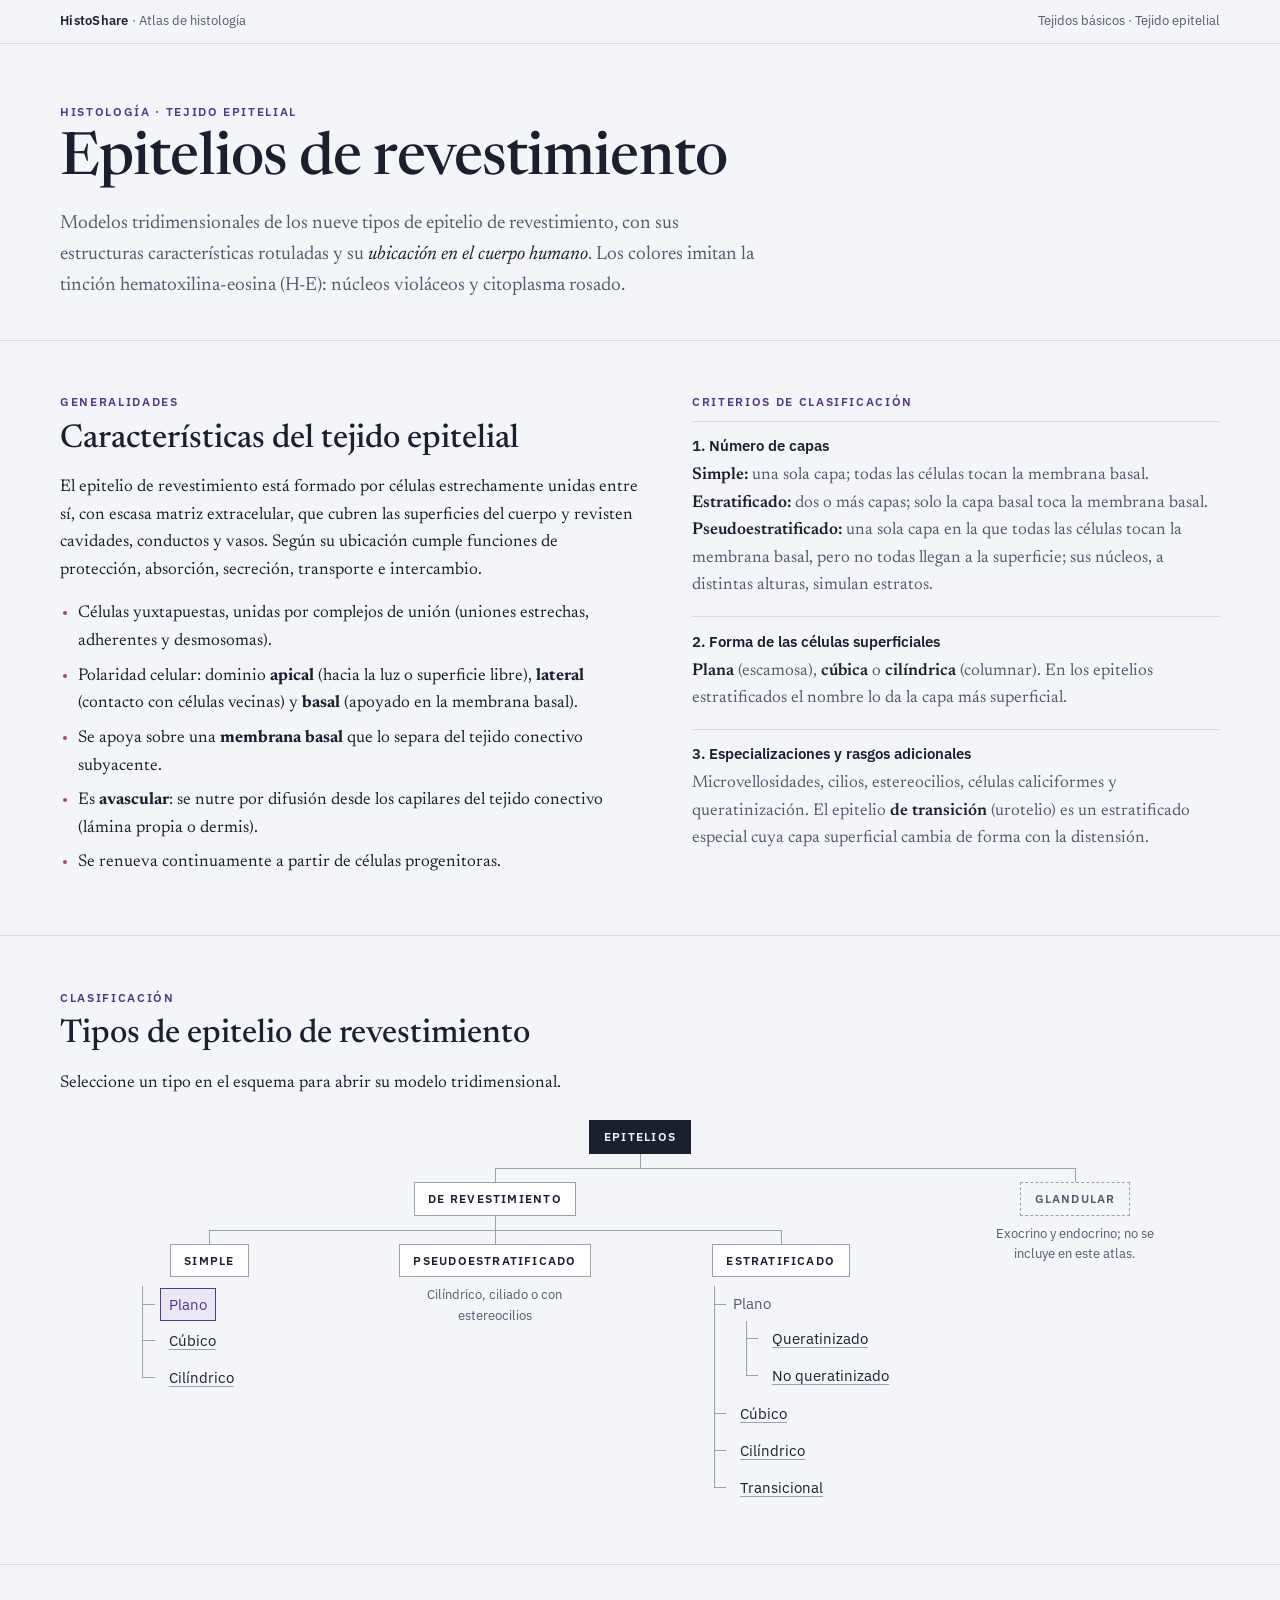
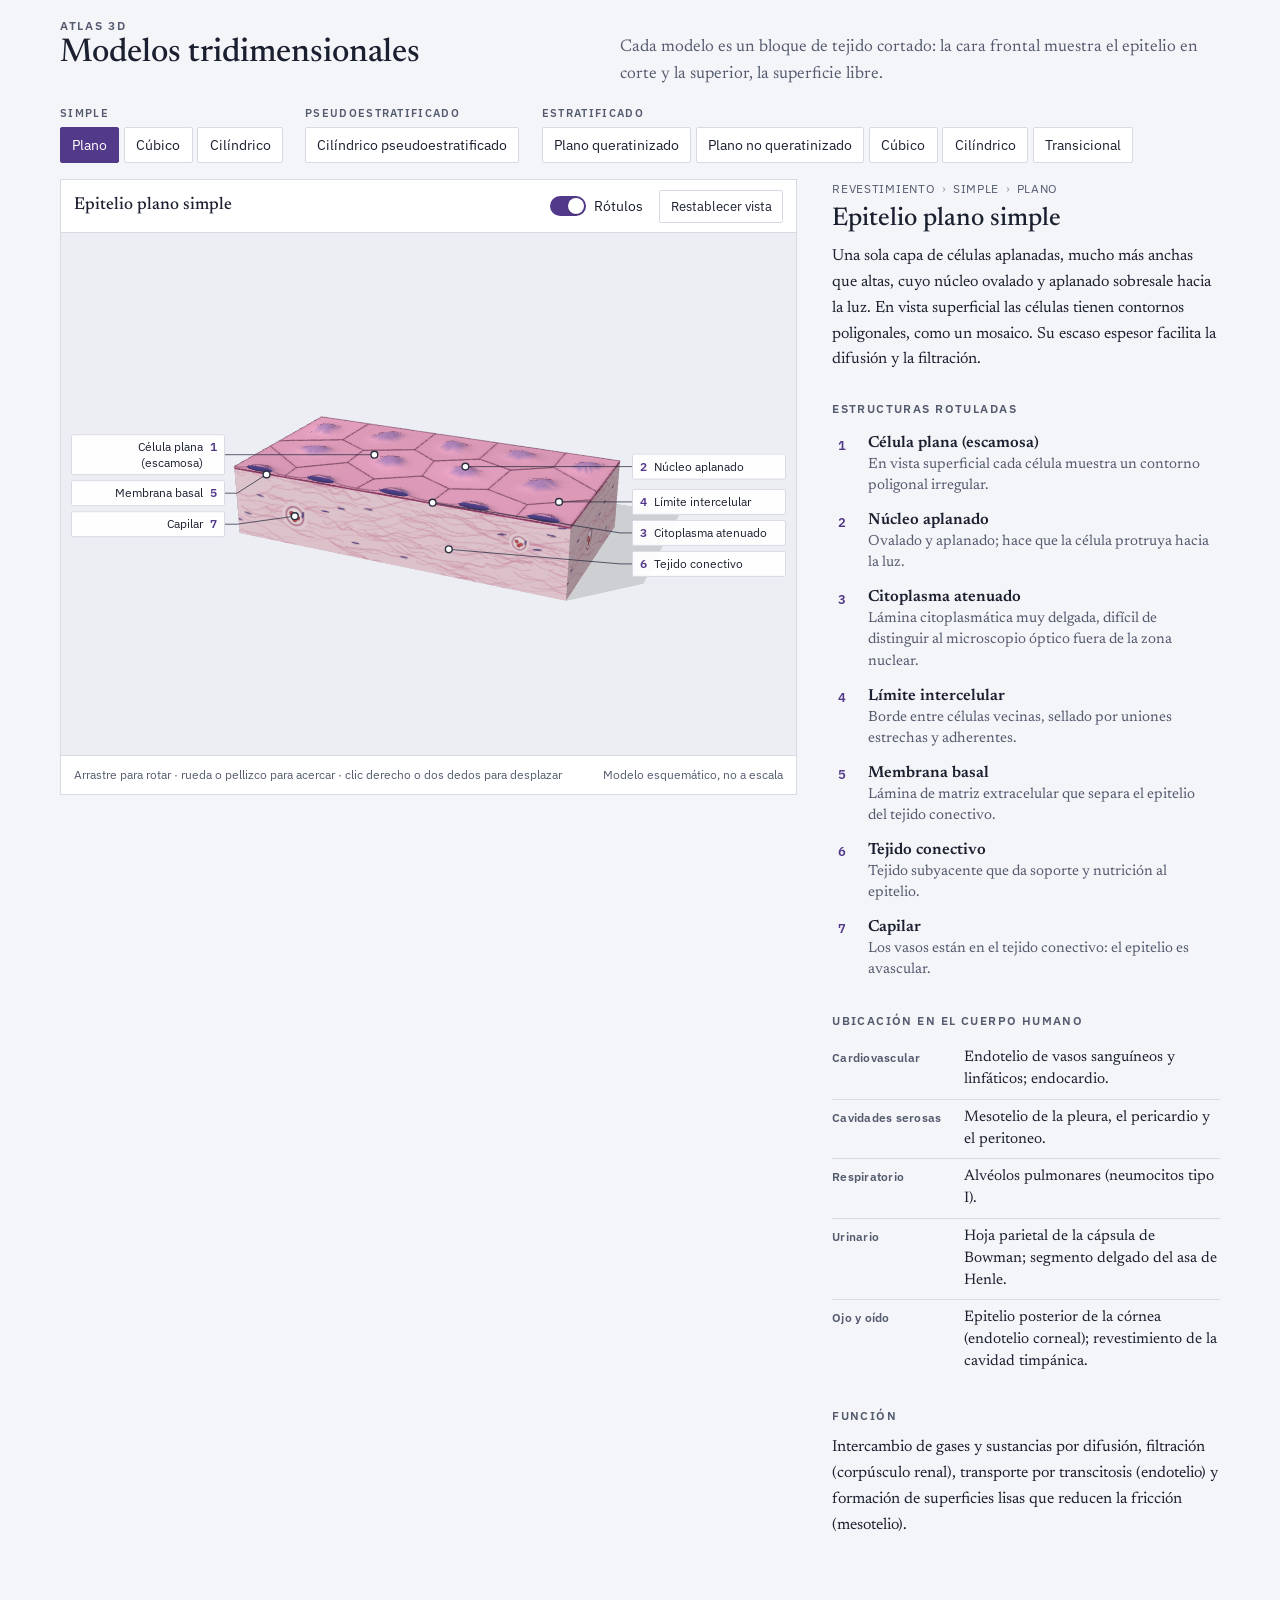
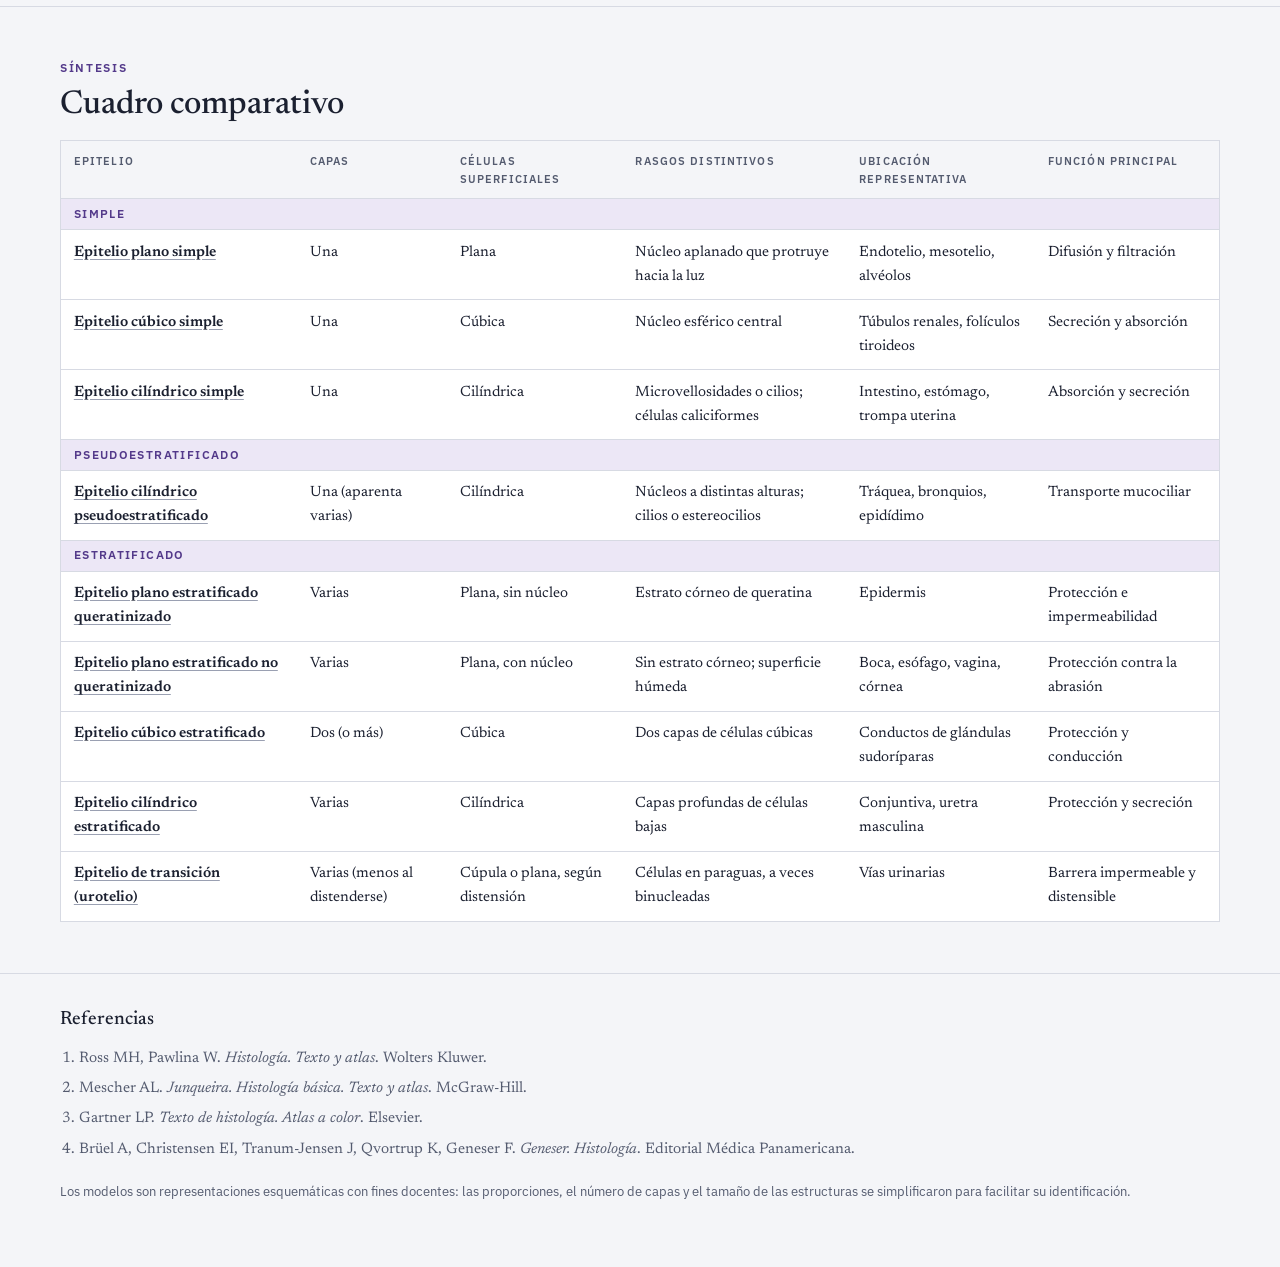
==== epitelios-offline.html @ 2f8d8593 "Add self-contained offline version of epitelios.html (three.js embedded) Co-Authored-By: Claude Opus" ====
<!DOCTYPE html>
<html lang="es">
<head>
<meta charset="UTF-8">
<meta name="viewport" content="width=device-width, initial-scale=1.0, viewport-fit=cover">
<title>Epitelios de revestimiento</title>
<meta name="description" content="Atlas tridimensional de los epitelios de revestimiento: clasificación, estructuras rotuladas y ubicación en el cuerpo humano.">
<link rel="preconnect" href="https://fonts.googleapis.com">
<link rel="preconnect" href="https://fonts.gstatic.com" crossorigin>
<link rel="stylesheet" href="https://fonts.googleapis.com/css2?family=Newsreader:ital,opsz,wght@0,6..72,400;0,6..72,500;0,6..72,600;1,6..72,400&family=IBM+Plex+Sans:wght@400;500;600&display=swap">
<style>
/* Layout: columna de lectura académica + banda ancha del atlas (visor 3D a la izquierda, ficha a la derecha) */
:root{
  --bg:#f4f5f8;
  --surface:#ffffff;
  --ink:#1b2030;
  --ink-2:#545b6f;
  --rule:#d7dae3;
  --line:#9aa0b2;
  --accent:#53398a;      /* hematoxilina */
  --accent-soft:#ece7f6;
  --eosin:#a8436d;       /* eosina */
  --stage:#eceef3;
  --label-bg:rgba(255,255,255,.93);
  --leader:#2a2f40;
  --focus:#7a5cc4;
  --font-display:"Newsreader","Iowan Old Style","Palatino Linotype",Georgia,serif;
  --font-ui:"IBM Plex Sans","Segoe UI",system-ui,-apple-system,sans-serif;
  color-scheme:light;
}
@media (prefers-color-scheme: dark){
  :root:not([data-theme="light"]){
    --bg:#111319; --surface:#181b23; --ink:#e6e4ec; --ink-2:#a4a8b7; --rule:#2c3040; --line:#5d6275;
    --accent:#b9a6ea; --accent-soft:#2a2442; --eosin:#e48bb0; --stage:#1d2029;
    --label-bg:rgba(24,27,35,.92); --leader:#d9d6e4; --focus:#c9b8f5;
    color-scheme:dark;
  }
}
:root[data-theme="dark"]{
  --bg:#111319; --surface:#181b23; --ink:#e6e4ec; --ink-2:#a4a8b7; --rule:#2c3040; --line:#5d6275;
  --accent:#b9a6ea; --accent-soft:#2a2442; --eosin:#e48bb0; --stage:#1d2029;
  --label-bg:rgba(24,27,35,.92); --leader:#d9d6e4; --focus:#c9b8f5;
  color-scheme:dark;
}

*,*::before,*::after{box-sizing:border-box}
html{-webkit-text-size-adjust:100%}
body{margin:0;background:var(--bg);color:var(--ink);font-family:var(--font-display);font-size:1.0625rem;line-height:1.62;font-optical-sizing:auto}
[hidden]{display:none!important}
a{color:var(--accent)}
:focus-visible{outline:2px solid var(--focus);outline-offset:2px}
.wrap{max-width:1240px;margin:0 auto;padding-inline:clamp(16px,4vw,40px)}

/* ---------- cabecera ---------- */
.topbar{border-bottom:1px solid var(--rule);font-family:var(--font-ui);font-size:.8rem;color:var(--ink-2)}
.topbar .wrap{display:flex;justify-content:space-between;gap:1rem;padding-block:.7rem;flex-wrap:wrap}
.topbar strong{color:var(--ink);font-weight:600;letter-spacing:.02em}
.masthead{padding-block:clamp(2rem,6vw,3.6rem) clamp(1.5rem,4vw,2.4rem);border-bottom:1px solid var(--rule)}
.eyebrow{font-family:var(--font-ui);font-size:.74rem;font-weight:600;letter-spacing:.14em;text-transform:uppercase;color:var(--accent);margin:0 0 .6rem}
h1{font-weight:500;font-size:clamp(2.3rem,5.6vw,3.7rem);line-height:1.04;letter-spacing:-.015em;margin:0 0 1rem;text-wrap:balance}
.lede{max-width:64ch;font-size:1.2rem;color:var(--ink-2);margin:0}
.lede em{color:var(--ink)}

/* ---------- secciones ---------- */
section{padding-block:clamp(2rem,5vw,3.2rem);border-bottom:1px solid var(--rule)}
h2{font-weight:500;font-size:clamp(1.6rem,3vw,2.05rem);line-height:1.15;margin:0 0 1rem;text-wrap:balance}
h3{font-weight:500;font-size:1.6rem;line-height:1.15;margin:0 0 .6rem;text-wrap:balance}
h4{font-family:var(--font-ui);font-size:.74rem;font-weight:600;letter-spacing:.12em;text-transform:uppercase;color:var(--ink-2);margin:1.6rem 0 .6rem}
p{margin:0 0 1rem}
.cols{display:grid;grid-template-columns:minmax(0,1.1fr) minmax(0,1fr);gap:clamp(1.5rem,4vw,3.5rem)}
.cols > *{min-width:0}
.prose{max-width:66ch}
.features{margin:0;padding-left:1.1rem}
.features li{margin-bottom:.45rem}
.features li::marker{color:var(--eosin)}
dl.criteria{margin:0;display:grid;gap:1rem}
dl.criteria div{border-top:1px solid var(--rule);padding-top:.8rem}
dl.criteria dt{font-family:var(--font-ui);font-weight:600;font-size:.92rem;margin-bottom:.25rem}
dl.criteria dd{margin:0;color:var(--ink-2)}
dl.criteria b{color:var(--ink);font-weight:600}

/* ---------- árbol de clasificación ---------- */
.tree{font-family:var(--font-ui);margin-top:1.4rem;overflow-x:auto;padding-bottom:.4rem}
.tree-inner{min-width:0}
.t-node{display:inline-block;padding:.38rem .85rem;border:1px solid var(--line);background:var(--surface);font-weight:600;font-size:.76rem;letter-spacing:.1em;text-transform:uppercase;color:var(--ink)}
.t-node.root{background:var(--ink);color:var(--bg);border-color:var(--ink)}
.t-center{text-align:center}
.t-level{display:grid;position:relative;padding-top:28px}
.t-level.two{grid-template-columns:3fr 1fr;--l:37.5%;--r:12.5%}
.t-level.three{grid-template-columns:1fr 1fr 1fr;--l:16.667%;--r:16.667%}
.t-level::before{content:"";position:absolute;top:14px;left:var(--l);right:var(--r);border-top:1px solid var(--line)}
.t-level::after{content:"";position:absolute;top:0;left:50%;height:14px;border-left:1px solid var(--line)}
.t-branch{position:relative;padding-inline:.4rem;min-width:0}
.t-branch > .t-head{text-align:center;position:relative}
.t-branch > .t-head::before{content:"";position:absolute;top:-14px;left:50%;height:14px;border-left:1px solid var(--line)}
.t-branch.muted .t-node{color:var(--ink-2);border-style:dashed;background:transparent}
.t-note{font-size:.8rem;color:var(--ink-2);text-align:center;margin:.5rem auto 0;max-width:22ch}
.leaves{list-style:none;margin:.55rem 0 0 calc(50% - 4.2rem);padding:0}
.leaves .leaves{margin:.1rem 0 0 .9rem}
.leaves li{position:relative;padding:.12rem 0 .12rem 1.1rem}
.leaves li::before{content:"";position:absolute;left:0;top:0;bottom:0;border-left:1px solid var(--line)}
.leaves li:last-child::before{bottom:auto;height:1.08rem}
.leaves li::after{content:"";position:absolute;left:0;top:1.08rem;width:.8rem;border-top:1px solid var(--line)}
.leaf-group{display:inline-block;padding:.22rem .1rem;font-size:.92rem;color:var(--ink-2)}
.leaf{font:inherit;font-size:.92rem;background:none;border:1px solid transparent;color:var(--ink);padding:.22rem .5rem;cursor:pointer;text-align:left;text-decoration:underline;text-decoration-color:var(--line);text-underline-offset:3px}
.leaf:hover{text-decoration-color:var(--accent);color:var(--accent)}
.leaf[aria-current="true"]{background:var(--accent-soft);border-color:var(--accent);color:var(--accent);text-decoration:none}
.t-head .leaf{font-weight:600;font-size:.76rem;letter-spacing:.1em;text-transform:uppercase;border:1px solid var(--line);background:var(--surface);text-decoration:none;padding:.38rem .85rem}
.t-head .leaf[aria-current="true"]{background:var(--accent-soft);border-color:var(--accent)}

/* ---------- atlas ---------- */
.atlas-head{display:flex;justify-content:space-between;align-items:end;gap:1rem;flex-wrap:wrap;margin-bottom:1rem}
.atlas-head p{margin:0;color:var(--ink-2);max-width:60ch}
.picker{display:flex;flex-wrap:wrap;gap:.6rem 1.4rem;font-family:var(--font-ui);margin-bottom:1rem}
.pk-group{display:flex;flex-direction:column;gap:.3rem;min-width:0}
.pk-label{font-size:.68rem;font-weight:600;letter-spacing:.12em;text-transform:uppercase;color:var(--ink-2)}
.pk-btns{display:flex;flex-wrap:wrap;gap:.3rem}
.pk{font:inherit;font-size:.85rem;padding:.38rem .7rem;border:1px solid var(--rule);background:var(--surface);color:var(--ink);cursor:pointer;border-radius:2px}
.pk:hover{border-color:var(--accent)}
.pk[aria-pressed="true"]{background:var(--accent);border-color:var(--accent);color:var(--surface)}

.atlas-grid{display:grid;grid-template-columns:minmax(0,1.9fr) minmax(0,1fr);gap:clamp(1.2rem,3vw,2.2rem);align-items:start}
.atlas-grid > *{min-width:0}
.viewer{margin:0;border:1px solid var(--rule);background:var(--surface);position:sticky;top:max(12px,env(safe-area-inset-top,0px))}
.toolbar{display:flex;align-items:center;justify-content:space-between;gap:.6rem 1rem;flex-wrap:wrap;padding:.6rem .8rem;border-bottom:1px solid var(--rule);font-family:var(--font-ui);font-size:.85rem}
.tb-title{font-family:var(--font-display);font-size:1.08rem;font-weight:500;margin:0;min-width:0}
.tb-controls{display:flex;align-items:center;gap:.6rem 1rem;flex-wrap:wrap}
.seg{display:inline-flex;border:1px solid var(--rule);border-radius:2px;overflow:hidden}
.seg button{font:inherit;font-size:.8rem;border:0;background:var(--surface);color:var(--ink);padding:.32rem .65rem;cursor:pointer}
.seg button + button{border-left:1px solid var(--rule)}
.seg button[aria-pressed="true"]{background:var(--accent-soft);color:var(--accent);font-weight:600}
.switch{display:inline-flex;align-items:center;gap:.5rem;font:inherit;font-size:.85rem;background:none;border:0;color:var(--ink);cursor:pointer;padding:.2rem 0}
.switch .track{width:36px;height:20px;border-radius:10px;background:var(--rule);position:relative;transition:background .18s}
.switch .track::after{content:"";position:absolute;top:2px;left:2px;width:16px;height:16px;border-radius:50%;background:var(--surface);box-shadow:0 1px 2px rgba(0,0,0,.25);transition:transform .18s}
.switch[aria-checked="true"] .track{background:var(--accent)}
.switch[aria-checked="true"] .track::after{transform:translateX(16px)}
.btn-ghost{font:inherit;font-size:.82rem;background:none;border:1px solid var(--rule);color:var(--ink);padding:.3rem .65rem;cursor:pointer;border-radius:2px}
.btn-ghost:hover{border-color:var(--accent)}

.stage{position:relative;height:clamp(380px,58vh,580px);background:var(--stage);overflow:hidden;touch-action:none}
.stage canvas{position:absolute;inset:0;width:100%;height:100%;display:block;cursor:grab}
.stage canvas:active{cursor:grabbing}
.leaders,.labels{position:absolute;inset:0;pointer-events:none}
.leaders{width:100%;height:100%;overflow:visible}
.leaders path{fill:none;stroke:var(--leader);stroke-width:1;opacity:.75}
.leaders circle{fill:var(--surface);stroke:var(--leader);stroke-width:1.4}
.leaders .hot{stroke:var(--eosin);opacity:1;stroke-width:1.6}
.callout{position:absolute;left:0;top:0;font-family:var(--font-ui);font-size:.76rem;line-height:1.25;color:var(--ink);background:var(--label-bg);border:1px solid var(--rule);padding:.28rem .45rem;border-radius:2px;display:flex;gap:.4rem;align-items:baseline;will-change:transform}
.callout.left{flex-direction:row-reverse;text-align:right}
.callout .cn{flex:none;font-weight:600;color:var(--accent);font-variant-numeric:tabular-nums}
.callout.hot{border-color:var(--eosin);box-shadow:0 0 0 1px var(--eosin)}
.labels.narrow .callout{padding:0;width:20px!important;height:20px;border-radius:50%;justify-content:center;align-items:center;background:var(--accent);border-color:var(--surface)}
.labels.narrow .callout .cn{color:var(--surface);font-size:.7rem}
.labels.narrow .callout .ct{display:none}
.labels.narrow .callout.hot{background:var(--eosin)}
.stage-msg{position:absolute;inset:0;display:flex;align-items:center;justify-content:center;text-align:center;padding:2rem;font-family:var(--font-ui);font-size:.9rem;color:var(--ink-2)}
.figcap{font-family:var(--font-ui);font-size:.76rem;color:var(--ink-2);padding:.55rem .8rem;border-top:1px solid var(--rule);display:flex;justify-content:space-between;gap:.4rem 1rem;flex-wrap:wrap}

.info{font-size:1rem}
.crumbs{font-family:var(--font-ui);font-size:.74rem;letter-spacing:.06em;color:var(--ink-2);margin:0 0 .4rem;text-transform:uppercase}
.crumbs span + span::before{content:"›";margin:0 .4rem;color:var(--line)}
.summary{color:var(--ink)}
ol.structs{list-style:none;margin:0;padding:0;display:grid;gap:.15rem}
ol.structs li{display:grid;grid-template-columns:1.6rem minmax(0,1fr);gap:.3rem;padding:.35rem .35rem;border-radius:2px;cursor:default}
ol.structs li:hover,ol.structs li.hot{background:var(--accent-soft)}
ol.structs .n{font-family:var(--font-ui);font-weight:600;font-size:.8rem;color:var(--accent);font-variant-numeric:tabular-nums;padding-top:.15rem}
ol.structs strong{display:block;font-weight:600;font-size:1rem;line-height:1.3}
ol.structs span.d{display:block;color:var(--ink-2);font-size:.92rem;line-height:1.45}
table.loc{width:100%;border-collapse:collapse;font-size:.95rem}
table.loc th{font-family:var(--font-ui);font-size:.76rem;font-weight:600;text-align:left;vertical-align:top;padding:.5rem .8rem .5rem 0;color:var(--ink-2);width:34%;letter-spacing:.02em}
table.loc td{padding:.45rem 0;vertical-align:top;line-height:1.45}
table.loc tr + tr > *{border-top:1px solid var(--rule)}
.tag{display:inline-block;font-family:var(--font-ui);font-size:.68rem;letter-spacing:.04em;padding:.05rem .35rem;border:1px solid var(--rule);border-radius:2px;color:var(--ink-2);margin-left:.35rem;vertical-align:1px;white-space:nowrap}
tr.match .tag{border-color:var(--accent);color:var(--accent);background:var(--accent-soft)}

/* ---------- cuadro comparativo ---------- */
.table-scroll{overflow-x:auto;border:1px solid var(--rule);background:var(--surface)}
table.cmp{border-collapse:collapse;width:100%;min-width:860px;font-size:.93rem}
table.cmp th,table.cmp td{padding:.65rem .8rem;text-align:left;vertical-align:top;border-bottom:1px solid var(--rule)}
table.cmp thead th{font-family:var(--font-ui);font-size:.7rem;letter-spacing:.1em;text-transform:uppercase;color:var(--ink-2);font-weight:600;background:var(--bg)}
table.cmp tbody tr:last-child > *{border-bottom:0}
table.cmp .grp td{font-family:var(--font-ui);font-size:.72rem;letter-spacing:.12em;text-transform:uppercase;font-weight:600;color:var(--accent);background:var(--accent-soft);padding:.35rem .8rem}
.cmp-name{font:inherit;font-weight:600;background:none;border:0;padding:0;color:var(--ink);cursor:pointer;text-align:left;text-decoration:underline;text-decoration-color:var(--line);text-underline-offset:3px}
.cmp-name:hover{color:var(--accent);text-decoration-color:var(--accent)}

/* ---------- pie ---------- */
footer{padding-block:2.2rem 3rem;font-size:.95rem;color:var(--ink-2)}
footer h2{font-size:1.2rem;color:var(--ink)}
footer ol{padding-left:1.2rem;margin:0 0 1.2rem}
footer li{margin-bottom:.35rem}
.note{font-family:var(--font-ui);font-size:.82rem}

@media (max-width:1000px){
  .atlas-grid{grid-template-columns:minmax(0,1fr)}
  .viewer{position:relative;top:auto}
}
@media (max-width:760px){
  .cols{grid-template-columns:minmax(0,1fr)}
  .t-level,.t-level.two,.t-level.three{grid-template-columns:minmax(0,1fr);padding-top:.6rem;padding-left:1rem;margin-left:.6rem;border-left:1px solid var(--line);gap:.8rem}
  .t-level::before,.t-level::after,.t-branch > .t-head::before{display:none}
  .t-center,.t-branch > .t-head{text-align:left}
  .t-note{text-align:left;margin-left:0}
  .leaves{margin-left:.6rem}
  .stage{height:clamp(300px,92vw,460px)}
}
@media (prefers-reduced-motion:reduce){
  *{transition:none!important;scroll-behavior:auto!important}
}
</style>
</head>
<body>

<div class="topbar">
  <div class="wrap">
    <span><strong>HistoShare</strong> · Atlas de histología</span>
    <span>Tejidos básicos · Tejido epitelial</span>
  </div>
</div>

<header class="masthead">
  <div class="wrap">
    <p class="eyebrow">Histología · Tejido epitelial</p>
    <h1>Epitelios de revestimiento</h1>
    <p class="lede">Modelos tridimensionales de los nueve tipos de epitelio de revestimiento, con sus estructuras características rotuladas y su <em>ubicación en el cuerpo humano</em>. Los colores imitan la tinción hematoxilina-eosina (H-E): núcleos violáceos y citoplasma rosado.</p>
  </div>
</header>

<main>
  <section id="generalidades">
    <div class="wrap cols">
      <div class="prose">
        <p class="eyebrow">Generalidades</p>
        <h2>Características del tejido epitelial</h2>
        <p>El epitelio de revestimiento está formado por células estrechamente unidas entre sí, con escasa matriz extracelular, que cubren las superficies del cuerpo y revisten cavidades, conductos y vasos. Según su ubicación cumple funciones de protección, absorción, secreción, transporte e intercambio.</p>
        <ul class="features">
          <li>Células yuxtapuestas, unidas por complejos de unión (uniones estrechas, adherentes y desmosomas).</li>
          <li>Polaridad celular: dominio <b>apical</b> (hacia la luz o superficie libre), <b>lateral</b> (contacto con células vecinas) y <b>basal</b> (apoyado en la membrana basal).</li>
          <li>Se apoya sobre una <b>membrana basal</b> que lo separa del tejido conectivo subyacente.</li>
          <li>Es <b>avascular</b>: se nutre por difusión desde los capilares del tejido conectivo (lámina propia o dermis).</li>
          <li>Se renueva continuamente a partir de células progenitoras.</li>
        </ul>
      </div>
      <div>
        <p class="eyebrow">Criterios de clasificación</p>
        <dl class="criteria">
          <div>
            <dt>1. Número de capas</dt>
            <dd><b>Simple:</b> una sola capa; todas las células tocan la membrana basal. <b>Estratificado:</b> dos o más capas; solo la capa basal toca la membrana basal. <b>Pseudoestratificado:</b> una sola capa en la que todas las células tocan la membrana basal, pero no todas llegan a la superficie; sus núcleos, a distintas alturas, simulan estratos.</dd>
          </div>
          <div>
            <dt>2. Forma de las células superficiales</dt>
            <dd><b>Plana</b> (escamosa), <b>cúbica</b> o <b>cilíndrica</b> (columnar). En los epitelios estratificados el nombre lo da la capa más superficial.</dd>
          </div>
          <div>
            <dt>3. Especializaciones y rasgos adicionales</dt>
            <dd>Microvellosidades, cilios, estereocilios, células caliciformes y queratinización. El epitelio <b>de transición</b> (urotelio) es un estratificado especial cuya capa superficial cambia de forma con la distensión.</dd>
          </div>
        </dl>
      </div>
    </div>
  </section>

  <section id="clasificacion">
    <div class="wrap">
      <p class="eyebrow">Clasificación</p>
      <h2>Tipos de epitelio de revestimiento</h2>
      <p class="prose">Seleccione un tipo en el esquema para abrir su modelo tridimensional.</p>
      <div class="tree" aria-label="Esquema de clasificación de los epitelios">
        <div class="tree-inner">
          <div class="t-center"><span class="t-node root">Epitelios</span></div>
          <div class="t-level two">
            <div class="t-branch">
              <div class="t-head"><span class="t-node">De revestimiento</span></div>
              <div class="t-level three">
                <div class="t-branch">
                  <div class="t-head"><span class="t-node">Simple</span></div>
                  <ul class="leaves">
                    <li><button class="leaf" data-go="simple-plano">Plano</button></li>
                    <li><button class="leaf" data-go="simple-cubico">Cúbico</button></li>
                    <li><button class="leaf" data-go="simple-cilindrico">Cilíndrico</button></li>
                  </ul>
                </div>
                <div class="t-branch">
                  <div class="t-head"><button class="leaf" data-go="pseudo">Pseudoestratificado</button></div>
                  <p class="t-note">Cilíndrico, ciliado o con estereocilios</p>
                </div>
                <div class="t-branch">
                  <div class="t-head"><span class="t-node">Estratificado</span></div>
                  <ul class="leaves">
                    <li><span class="leaf-group">Plano</span>
                      <ul class="leaves">
                        <li><button class="leaf" data-go="estr-plano-q">Queratinizado</button></li>
                        <li><button class="leaf" data-go="estr-plano-nq">No queratinizado</button></li>
                      </ul>
                    </li>
                    <li><button class="leaf" data-go="estr-cubico">Cúbico</button></li>
                    <li><button class="leaf" data-go="estr-cilindrico">Cilíndrico</button></li>
                    <li><button class="leaf" data-go="transicional">Transicional</button></li>
                  </ul>
                </div>
              </div>
            </div>
            <div class="t-branch muted">
              <div class="t-head"><span class="t-node">Glandular</span></div>
              <p class="t-note">Exocrino y endocrino; no se incluye en este atlas.</p>
            </div>
          </div>
        </div>
      </div>
    </div>
  </section>

  <section id="atlas">
    <div class="wrap">
      <div class="atlas-head">
        <div>
          <p class="eyebrow">Atlas 3D</p>
          <h2>Modelos tridimensionales</h2>
        </div>
        <p>Cada modelo es un bloque de tejido cortado: la cara frontal muestra el epitelio en corte y la superior, la superficie libre.</p>
      </div>

      <nav class="picker" id="picker" aria-label="Seleccionar epitelio"></nav>

      <div class="atlas-grid">
        <figure class="viewer" id="viewer">
          <div class="toolbar">
            <p class="tb-title" id="tb-title">Epitelio plano simple</p>
            <div class="tb-controls">
              <div class="seg" id="variants" role="group" aria-label="Variante" hidden></div>
              <button class="switch" id="sw-labels" role="switch" aria-checked="true" type="button">
                <span class="track" aria-hidden="true"></span><span>Rótulos</span>
              </button>
              <button class="btn-ghost" id="btn-reset" type="button">Restablecer vista</button>
            </div>
          </div>
          <div class="stage" id="stage">
            <svg class="leaders" id="leaders" aria-hidden="true"></svg>
            <div class="labels" id="labels"></div>
            <div class="stage-msg" id="stage-msg">Cargando modelo 3D…</div>
          </div>
          <figcaption class="figcap">
            <span>Arrastre para rotar · rueda o pellizco para acercar · clic derecho o dos dedos para desplazar</span>
            <span>Modelo esquemático, no a escala</span>
          </figcaption>
        </figure>

        <aside class="info" id="info" aria-live="polite"></aside>
      </div>
    </div>
  </section>

  <section id="cuadro">
    <div class="wrap">
      <p class="eyebrow">Síntesis</p>
      <h2>Cuadro comparativo</h2>
      <div class="table-scroll">
        <table class="cmp" id="cmp">
          <thead>
            <tr><th scope="col">Epitelio</th><th scope="col">Capas</th><th scope="col">Células superficiales</th><th scope="col">Rasgos distintivos</th><th scope="col">Ubicación representativa</th><th scope="col">Función principal</th></tr>
          </thead>
          <tbody></tbody>
        </table>
      </div>
    </div>
  </section>
</main>

<footer>
  <div class="wrap">
    <h2>Referencias</h2>
    <ol>
      <li>Ross MH, Pawlina W. <i>Histología. Texto y atlas</i>. Wolters Kluwer.</li>
      <li>Mescher AL. <i>Junqueira. Histología básica. Texto y atlas</i>. McGraw-Hill.</li>
      <li>Gartner LP. <i>Texto de histología. Atlas a color</i>. Elsevier.</li>
      <li>Brüel A, Christensen EI, Tranum-Jensen J, Qvortrup K, Geneser F. <i>Geneser. Histología</i>. Editorial Médica Panamericana.</li>
    </ol>
    <p class="note">Los modelos son representaciones esquemáticas con fines docentes: las proporciones, el número de capas y el tamaño de las estructuras se simplificaron para facilitar su identificación.</p>
  </div>
</footer>

<!-- Contenido, ficha descriptiva y controles (funciona aunque el visor 3D no cargue) -->
<script>
(function () {
  var DATA = [
    {
      id: 'simple-plano', grupo: 'Simple', corto: 'Plano',
      nombre: 'Epitelio plano simple', ruta: ['Revestimiento', 'Simple', 'Plano'],
      resumen: 'Una sola capa de células aplanadas, mucho más anchas que altas, cuyo núcleo ovalado y aplanado sobresale hacia la luz. En vista superficial las células tienen contornos poligonales, como un mosaico. Su escaso espesor facilita la difusión y la filtración.',
      variantes: [{ id: 'base', nombre: null, estructuras: [
        { k: 'celula', t: 'Célula plana (escamosa)', d: 'En vista superficial cada célula muestra un contorno poligonal irregular.' },
        { k: 'nucleo', t: 'Núcleo aplanado', d: 'Ovalado y aplanado; hace que la célula protruya hacia la luz.' },
        { k: 'citoplasma', t: 'Citoplasma atenuado', d: 'Lámina citoplasmática muy delgada, difícil de distinguir al microscopio óptico fuera de la zona nuclear.' },
        { k: 'limite', t: 'Límite intercelular', d: 'Borde entre células vecinas, sellado por uniones estrechas y adherentes.' },
        { k: 'mb', t: 'Membrana basal', d: 'Lámina de matriz extracelular que separa el epitelio del tejido conectivo.' },
        { k: 'tc', t: 'Tejido conectivo', d: 'Tejido subyacente que da soporte y nutrición al epitelio.' },
        { k: 'capilar', t: 'Capilar', d: 'Los vasos están en el tejido conectivo: el epitelio es avascular.' }
      ] }],
      ubicacion: [
        { s: 'Cardiovascular', t: 'Endotelio de vasos sanguíneos y linfáticos; endocardio.' },
        { s: 'Cavidades serosas', t: 'Mesotelio de la pleura, el pericardio y el peritoneo.' },
        { s: 'Respiratorio', t: 'Alvéolos pulmonares (neumocitos tipo I).' },
        { s: 'Urinario', t: 'Hoja parietal de la cápsula de Bowman; segmento delgado del asa de Henle.' },
        { s: 'Ojo y oído', t: 'Epitelio posterior de la córnea (endotelio corneal); revestimiento de la cavidad timpánica.' }
      ],
      funcion: 'Intercambio de gases y sustancias por difusión, filtración (corpúsculo renal), transporte por transcitosis (endotelio) y formación de superficies lisas que reducen la fricción (mesotelio).',
      tabla: { capas: 'Una', forma: 'Plana', rasgos: 'Núcleo aplanado que protruye hacia la luz', ubic: 'Endotelio, mesotelio, alvéolos', fn: 'Difusión y filtración' }
    },
    {
      id: 'simple-cubico', grupo: 'Simple', corto: 'Cúbico',
      nombre: 'Epitelio cúbico simple', ruta: ['Revestimiento', 'Simple', 'Cúbico'],
      resumen: 'Una sola capa de células cuya altura es aproximadamente igual a su ancho. En corte se ven como cuadrados con un núcleo esférico central; en vista superficial, como polígonos. Es frecuente en conductos y túbulos con funciones de secreción y absorción.',
      variantes: [{ id: 'base', nombre: null, estructuras: [
        { k: 'celula', t: 'Célula cúbica', d: 'Altura y ancho similares; en vista superficial es poligonal.' },
        { k: 'nucleo', t: 'Núcleo esférico central', d: 'Redondo y ubicado en el centro de la célula.' },
        { k: 'apical', t: 'Superficie apical', d: 'Dominio orientado hacia la luz; en el túbulo contorneado proximal presenta ribete en cepillo (microvellosidades).' },
        { k: 'lateral', t: 'Superficie lateral', d: 'Zona de contacto con las células vecinas mediante complejos de unión.' },
        { k: 'mb', t: 'Membrana basal', d: 'Separa el epitelio del tejido conectivo subyacente.' },
        { k: 'tc', t: 'Tejido conectivo', d: 'Contiene los vasos que nutren al epitelio.' },
        { k: 'capilar', t: 'Capilar', d: 'Ubicado en el tejido conectivo, nunca entre las células epiteliales.' }
      ] }],
      ubicacion: [
        { s: 'Urinario', t: 'Túbulos renales (contorneados proximal y distal) y túbulos colectores.' },
        { s: 'Endocrino', t: 'Folículos de la glándula tiroides (su altura varía con la actividad).' },
        { s: 'Glándulas exocrinas', t: 'Conductos excretores pequeños (intercalares).' },
        { s: 'Respiratorio', t: 'Bronquiolos terminales y respiratorios.' },
        { s: 'Hígado', t: 'Conductillos y conductos biliares pequeños.' },
        { s: 'Ojo', t: 'Epitelio pigmentario de la retina; epitelio anterior del cristalino.' },
        { s: 'Reproductor femenino', t: 'Superficie del ovario (epitelio superficial).' },
        { s: 'Sistema nervioso', t: 'Plexos coroideos.' }
      ],
      funcion: 'Secreción, absorción y transporte de iones y agua; revestimiento de conductos y túbulos.',
      tabla: { capas: 'Una', forma: 'Cúbica', rasgos: 'Núcleo esférico central', ubic: 'Túbulos renales, folículos tiroideos', fn: 'Secreción y absorción' }
    },
    {
      id: 'simple-cilindrico', grupo: 'Simple', corto: 'Cilíndrico',
      nombre: 'Epitelio cilíndrico simple', ruta: ['Revestimiento', 'Simple', 'Cilíndrico'],
      resumen: 'Una sola capa de células más altas que anchas, con núcleos ovoides alineados cerca de la base. Puede presentar microvellosidades (chapa estriada) para la absorción o cilios para desplazar el contenido de la luz, y a menudo se acompaña de células caliciformes secretoras de moco.',
      variantes: [
        { id: 'microvellosidades', nombre: 'Con microvellosidades', estructuras: [
          { k: 'chapa', t: 'Chapa estriada (microvellosidades)', d: 'Proyecciones apicales densas que amplían la superficie de absorción.' },
          { k: 'enterocito', t: 'Enterocito (célula absortiva)', d: 'Célula cilíndrica principal del epitelio intestinal.' },
          { k: 'nucleo', t: 'Núcleo ovoide basal', d: 'Alargado según el eje mayor de la célula, en su tercio basal.' },
          { k: 'caliciforme', t: 'Célula caliciforme', d: 'Glándula unicelular con forma de copa: un tallo basal estrecho apoyado en la membrana basal y una teca apical ensanchada.' },
          { k: 'mucinogeno', t: 'Teca (gránulos de mucinógeno)', d: 'Porción apical expandida, llena de gránulos de mucinógeno; se ve pálida con H-E y comprime a las células vecinas.' },
          { k: 'nucCalic', t: 'Núcleo de la célula caliciforme', d: 'Basal, aplanado y heterocromático, comprimido justo bajo la teca.' },
          { k: 'union', t: 'Complejo de unión (barra terminal)', d: 'Uniones estrechas, adherentes y desmosomas en la parte apical de las caras laterales.' },
          { k: 'mb', t: 'Membrana basal', d: 'Base de apoyo de todas las células.' },
          { k: 'lp', t: 'Lámina propia', d: 'Tejido conectivo laxo de la mucosa, rico en capilares.' }
        ] },
        { id: 'ciliado', nombre: 'Ciliado', estructuras: [
          { k: 'cilios', t: 'Cilios', d: 'Prolongaciones móviles (axonema 9+2) que baten de forma coordinada.' },
          { k: 'cuerpos', t: 'Cuerpos basales', d: 'Centríolos modificados en la base de cada cilio; forman una línea oscura bajo la superficie.' },
          { k: 'ciliada', t: 'Célula ciliada', d: 'Desplaza el contenido de la luz, por ejemplo el ovocito en la trompa uterina.' },
          { k: 'clavija', t: 'Célula secretora (en clavija)', d: 'Célula no ciliada, de ápice abombado, que aporta una secreción nutritiva.' },
          { k: 'nucleo', t: 'Núcleo ovoide', d: 'Alargado y ubicado en la mitad basal de la célula ciliada.' },
          { k: 'mb', t: 'Membrana basal', d: 'Base de apoyo de todas las células.' },
          { k: 'lp', t: 'Lámina propia', d: 'Tejido conectivo de la mucosa.' }
        ] }
      ],
      ubicacion: [
        { s: 'Digestivo', t: 'Intestino delgado y grueso (chapa estriada y células caliciformes).', v: 'microvellosidades' },
        { s: 'Digestivo', t: 'Vesícula biliar (microvellosidades, sin células caliciformes).', v: 'microvellosidades' },
        { s: 'Digestivo', t: 'Estómago (células mucosas superficiales, sin células caliciformes).', v: 'secretor' },
        { s: 'Reproductor femenino', t: 'Trompas uterinas y endometrio (células ciliadas y secretoras).', v: 'ciliado' },
        { s: 'Reproductor femenino', t: 'Endocérvix (células mucosecretoras).', v: 'secretor' },
        { s: 'Reproductor masculino', t: 'Conductillos eferentes del testículo (alterna con células cúbicas).', v: 'ciliado' },
        { s: 'Respiratorio', t: 'Bronquiolos de pequeño calibre.', v: 'ciliado' },
        { s: 'Sistema nervioso', t: 'Epéndimo de los ventrículos y del conducto central de la médula (cúbico a cilíndrico).', v: 'ciliado' }
      ],
      funcion: 'Absorción (enterocitos), secreción de moco, protección y transporte de partículas o células mediante el batido ciliar.',
      tabla: { capas: 'Una', forma: 'Cilíndrica', rasgos: 'Microvellosidades o cilios; células caliciformes', ubic: 'Intestino, estómago, trompa uterina', fn: 'Absorción y secreción' }
    },
    {
      id: 'pseudo', grupo: 'Pseudoestratificado', corto: 'Cilíndrico pseudoestratificado',
      nombre: 'Epitelio cilíndrico pseudoestratificado', ruta: ['Revestimiento', 'Pseudoestratificado'],
      resumen: 'Parece estratificado porque sus núcleos se ubican a distintas alturas, pero es un epitelio de una sola capa: todas las células se apoyan en la membrana basal, aunque no todas alcanzan la superficie libre. Las células basales, bajas, son las progenitoras de las demás.',
      variantes: [
        { id: 'ciliado', nombre: 'Ciliado (respiratorio)', estructuras: [
          { k: 'cilios', t: 'Cilios', d: 'Prolongaciones móviles (5-10 µm) que nacen de una línea de cuerpos basales y desplazan el moco hacia la faringe.' },
          { k: 'ciliada', t: 'Célula cilíndrica ciliada', d: 'Va desde la membrana basal hasta la luz: ancha arriba y con un tallo delgado que pasa entre las células basales. Su núcleo ovalado está en la parte media.' },
          { k: 'caliciforme', t: 'Célula caliciforme', d: 'Teca apical llena de mucinógeno y tallo estrecho que llega a la membrana basal; secreta el moco que atrapa partículas inhaladas.' },
          { k: 'nucCalic', t: 'Núcleo de la célula caliciforme', d: 'Aplanado y oscuro, en la base de la teca.' },
          { k: 'basal', t: 'Célula basal', d: 'Célula baja, en forma de cúpula, apoyada en la membrana basal; no alcanza la superficie libre. Es la célula madre del epitelio.' },
          { k: 'alturas', t: 'Núcleos a distintas alturas', d: 'Dan la falsa apariencia de varios estratos.' },
          { k: 'mb', t: 'Membrana basal engrosada', d: 'Banda homogénea y vítrea, bien visible con H-E en la tráquea (lámina reticular).' },
          { k: 'lp', t: 'Lámina propia', d: 'Tejido conectivo con glándulas seromucosas y vasos.' }
        ] },
        { id: 'estereocilios', nombre: 'Con estereocilios (epidídimo)', estructuras: [
          { k: 'estereocilios', t: 'Estereocilios', d: 'Microvellosidades muy largas e inmóviles que aumentan la superficie de absorción.' },
          { k: 'principal', t: 'Célula principal', d: 'Célula cilíndrica alta que absorbe líquido y secreta glucoproteínas.' },
          { k: 'basal', t: 'Célula basal', d: 'Célula baja apoyada en la membrana basal, que no alcanza la luz; es progenitora.' },
          { k: 'alturas', t: 'Núcleos a distintas alturas', d: 'Núcleos basales redondos y núcleos alargados de células principales.' },
          { k: 'mb', t: 'Membrana basal', d: 'Todas las células se apoyan en ella.' },
          { k: 'tc', t: 'Tejido conectivo', d: 'Rodeado por células musculares lisas en el órgano.' }
        ] }
      ],
      ubicacion: [
        { s: 'Respiratorio', t: 'Cavidad nasal (región respiratoria) y senos paranasales.', v: 'ciliado' },
        { s: 'Respiratorio', t: 'Nasofaringe, laringe (excepto pliegues vocales), tráquea y bronquios.', v: 'ciliado' },
        { s: 'Oído', t: 'Trompa auditiva (de Eustaquio).', v: 'ciliado' },
        { s: 'Vías lagrimales', t: 'Saco lagrimal y conducto nasolagrimal.', v: 'ciliado' },
        { s: 'Reproductor masculino', t: 'Epidídimo y conducto deferente.', v: 'estereocilios' },
        { s: 'Urinario', t: 'Uretra masculina, porciones membranosa y esponjosa (transición a cilíndrico estratificado).' }
      ],
      funcion: 'En la vía aérea forma el aparato mucociliar: las células caliciformes secretan moco que atrapa partículas y los cilios lo desplazan hacia la faringe. En el epidídimo, los estereocilios participan en la absorción de líquido.',
      tabla: { capas: 'Una (aparenta varias)', forma: 'Cilíndrica', rasgos: 'Núcleos a distintas alturas; cilios o estereocilios', ubic: 'Tráquea, bronquios, epidídimo', fn: 'Transporte mucociliar' }
    },
    {
      id: 'estr-plano-q', grupo: 'Estratificado', corto: 'Plano queratinizado',
      nombre: 'Epitelio plano estratificado queratinizado', ruta: ['Revestimiento', 'Estratificado', 'Plano', 'Queratinizado'],
      resumen: 'Varias capas de células: las basales son cúbicas o cilíndricas y se aplanan progresivamente hacia la superficie, mientras sus núcleos pasan de ovoides y perpendiculares a la membrana basal, a redondos en el estrato espinoso y a aplanados y picnóticos en el granuloso. Al llegar al estrato córneo las células pierden el núcleo y se transforman en escamas llenas de queratina, una capa resistente e impermeable. Es el epitelio de la epidermis; en la piel gruesa (palmas y plantas) el estrato córneo es el más grueso y existe un estrato lúcido.',
      variantes: [
        { id: 'gruesa', nombre: 'Piel gruesa', estructuras: null },
        { id: 'delgada', nombre: 'Piel delgada', estructuras: null }
      ],
      estructurasComunes: [
        { k: 'descamacion', t: 'Escamas en descamación', d: 'Las células córneas más superficiales se desprenden continuamente.' },
        { k: 'corneo', t: 'Estrato córneo', d: 'Capas de células planas, anucleadas, llenas de queratina. Compacto y muy grueso en la piel gruesa; laxo, en "tejido de cesta" (artefacto de procesamiento), en la piel delgada.' },
        { k: 'lucido', t: 'Estrato lúcido', d: 'Banda delgada, clara y homogénea, sin núcleos; solo existe en la piel gruesa (palmas y plantas).', solo: 'gruesa' },
        { k: 'granuloso', t: 'Estrato granuloso', d: 'Células aplanadas con núcleos picnóticos paralelos a la superficie y gránulos basófilos de queratohialina. Es la última capa con núcleos.' },
        { k: 'espinoso', t: 'Estrato espinoso', d: 'Células poliédricas grandes, con núcleo redondo y vesicular, separadas por hendiduras que cruzan los puentes intercelulares ("espinas", desmosomas). Hacia arriba se aplanan.' },
        { k: 'basal', t: 'Estrato basal (germinativo)', d: 'Una capa de células cúbicas a cilíndricas, basófilas, con núcleos ovoides perpendiculares a la membrana basal. Aquí (y en la parte profunda del estrato espinoso) ocurren las mitosis.' },
        { k: 'melanocito', t: 'Melanocito', d: 'Célula clara del estrato basal, con núcleo pequeño; transfiere melanina a los queratinocitos, donde forma capuchones sobre el núcleo. Sus dendritas no se ven con H-E.' },
        { k: 'mb', t: 'Membrana basal', d: 'Une la epidermis a la dermis y sigue el contorno de las papilas.' },
        { k: 'papila', t: 'Papila dérmica', d: 'Proyección del tejido conectivo que aumenta la superficie de unión con el epitelio; en la piel gruesa son altas y regulares.' },
        { k: 'dermis', t: 'Dermis', d: 'Tejido conectivo que sostiene y nutre la epidermis.' }
      ],
      ubicacion: [
        { s: 'Tegumentario', t: 'Epidermis de la piel delgada y de la piel gruesa (palmas y plantas, con estrato lúcido).' },
        { s: 'Cavidad oral', t: 'Encía y paladar duro (mucosa masticatoria; orto- o paraqueratinizado).' },
        { s: 'Cavidad oral', t: 'Dorso de la lengua, en las papilas filiformes.' },
        { s: 'Labios', t: 'Borde rojo (bermellón), con una capa córnea delgada.' },
        { s: 'Digestivo', t: 'Porción distal del conducto anal (zona cutánea) y piel perianal.' }
      ],
      funcion: 'Protección contra la abrasión, la deshidratación y la invasión de microorganismos; los melanocitos aportan protección frente a la radiación ultravioleta.',
      tabla: { capas: 'Varias', forma: 'Plana, sin núcleo', rasgos: 'Estrato córneo de queratina', ubic: 'Epidermis', fn: 'Protección e impermeabilidad' }
    },
    {
      id: 'estr-plano-nq', grupo: 'Estratificado', corto: 'Plano no queratinizado',
      nombre: 'Epitelio plano estratificado no queratinizado', ruta: ['Revestimiento', 'Estratificado', 'Plano', 'No queratinizado'],
      resumen: 'Tiene la misma organización estratificada que el queratinizado, pero no presenta estrato granuloso ni córneo: los núcleos persisten hasta la superficie, cada vez más pequeños, oscuros y aplanados. Reviste superficies húmedas sometidas a roce, mantenidas así por secreciones glandulares.',
      variantes: [{ id: 'base', nombre: null, estructuras: [
        { k: 'descamacion', t: 'Célula superficial en descamación', d: 'Las células superficiales se desprenden y se reponen desde la capa basal.' },
        { k: 'superficial', t: 'Células superficiales planas', d: 'Aplanadas y de citoplasma claro; todas conservan un núcleo pequeño, picnótico y paralelo a la superficie, también visible desde arriba.' },
        { k: 'intermedio', t: 'Estrato intermedio (espinoso)', d: 'Células poliédricas con núcleo redondo y vesicular, unidas por desmosomas; hacia la superficie crecen, se aplanan y su citoplasma se aclara (glucógeno).' },
        { k: 'basal', t: 'Estrato basal', d: 'Células cúbicas o cilíndricas bajas con núcleos ovoides perpendiculares a la membrana basal; sobre ellas, 1 o 2 capas parabasales. Tiene actividad mitótica.' },
        { k: 'mb', t: 'Membrana basal', d: 'Sigue el contorno ondulado de las papilas.' },
        { k: 'papila', t: 'Papila de la lámina propia (papila conectiva)', d: 'Proyección alta y estrecha del tejido conectivo, con capilares; aumenta la superficie de anclaje y de nutrición del epitelio.' },
        { k: 'lp', t: 'Lámina propia', d: 'Tejido conectivo de la mucosa.' }
      ] }],
      ubicacion: [
        { s: 'Cavidad oral', t: 'Mucosa de revestimiento: mejillas, cara interna de los labios, piso de la boca, cara ventral de la lengua y paladar blando.' },
        { s: 'Digestivo', t: 'Orofaringe, laringofaringe y esófago.' },
        { s: 'Digestivo', t: 'Conducto anal, entre la línea pectínea y la línea anocutánea.' },
        { s: 'Respiratorio', t: 'Pliegues vocales verdaderos; cara lingual de la epiglotis.' },
        { s: 'Reproductor femenino', t: 'Vagina y exocérvix.' },
        { s: 'Ojo', t: 'Epitelio anterior de la córnea.' },
        { s: 'Urinario', t: 'Porción distal de la uretra (fosa navicular en el hombre).' }
      ],
      funcion: 'Protección contra la abrasión en superficies húmedas y barrera frente a microorganismos.',
      tabla: { capas: 'Varias', forma: 'Plana, con núcleo', rasgos: 'Sin estrato córneo; superficie húmeda', ubic: 'Boca, esófago, vagina, córnea', fn: 'Protección contra la abrasión' }
    },
    {
      id: 'estr-cubico', grupo: 'Estratificado', corto: 'Cúbico',
      nombre: 'Epitelio cúbico estratificado', ruta: ['Revestimiento', 'Estratificado', 'Cúbico'],
      resumen: 'Formado generalmente por dos capas de células cúbicas. Es poco abundante y se encuentra sobre todo en conductos excretores de glándulas, donde forma una pared más resistente que la de un epitelio simple.',
      variantes: [{ id: 'base', nombre: null, estructuras: [
        { k: 'superficial', t: 'Capa luminal de células cúbicas', d: 'Delimita la luz del conducto y da nombre al epitelio; sus células son algo más pequeñas que las basales.' },
        { k: 'basal', t: 'Capa basal de células cúbicas', d: 'Apoyada sobre la membrana basal; sus límites no coinciden con los de la capa luminal.' },
        { k: 'nucleo', t: 'Núcleo esférico', d: 'Redondo y central en las células de ambas capas.' },
        { k: 'cuticula', t: 'Borde cuticular apical', d: 'Banda apical homogénea e intensamente eosinófila de las células luminales (conducto sudoríparo).' },
        { k: 'luz', t: 'Superficie libre (luz)', d: 'Corresponde a la luz del conducto glandular.' },
        { k: 'mb', t: 'Membrana basal', d: 'Solo la capa basal está en contacto con ella.' },
        { k: 'tc', t: 'Tejido conectivo', d: 'Rodea el conducto y aporta vasos.' }
      ] }],
      ubicacion: [
        { s: 'Tegumentario', t: 'Conductos de las glándulas sudoríparas.' },
        { s: 'Glándulas exocrinas', t: 'Conductos excretores de mayor calibre (por ejemplo, de las glándulas salivales).' },
        { s: 'Reproductor femenino', t: 'Capa granulosa de los folículos ováricos en crecimiento.' },
        { s: 'Digestivo', t: 'Unión anorrectal (zona de transición).' }
      ],
      funcion: 'Protección y conducción de secreciones; en los conductos sudoríparos participa en la reabsorción de iones.',
      tabla: { capas: 'Dos (o más)', forma: 'Cúbica', rasgos: 'Dos capas de células cúbicas', ubic: 'Conductos de glándulas sudoríparas', fn: 'Protección y conducción' }
    },
    {
      id: 'estr-cilindrico', grupo: 'Estratificado', corto: 'Cilíndrico',
      nombre: 'Epitelio cilíndrico estratificado', ruta: ['Revestimiento', 'Estratificado', 'Cilíndrico'],
      resumen: 'Su capa superficial está formada por células cilíndricas, mientras que las capas profundas son de células bajas, poliédricas o cúbicas. Es escaso y suele ubicarse en zonas de transición entre otros tipos de epitelio.',
      variantes: [{ id: 'base', nombre: null, estructuras: [
        { k: 'superficial', t: 'Células cilíndricas superficiales', d: 'Alcanzan la luz pero no la membrana basal: su base se encaja entre las cúpulas de las células basales. Dan nombre al epitelio.' },
        { k: 'nucleo', t: 'Núcleo ovoide', d: 'Eje mayor perpendicular a la membrana basal, en la mitad basal de la célula superficial.' },
        { k: 'basales', t: 'Células basales', d: 'Células bajas, cúbicas o poliédricas, con núcleo redondo; no alcanzan la superficie.' },
        { k: 'mb', t: 'Membrana basal', d: 'Solo las células basales se apoyan en ella.' },
        { k: 'tc', t: 'Tejido conectivo', d: 'Lámina propia subyacente.' }
      ] }],
      ubicacion: [
        { s: 'Ojo', t: 'Conjuntiva (palpebral y del fondo de saco).' },
        { s: 'Glándulas exocrinas', t: 'Conductos excretores principales, de mayor calibre (por ejemplo, de las glándulas salivales).' },
        { s: 'Urinario', t: 'Uretra masculina, porciones membranosa y esponjosa.' },
        { s: 'Digestivo', t: 'Unión anorrectal (zona de transición).' }
      ],
      funcion: 'Protección y secreción; reviste conductos de gran calibre y zonas de transición epitelial.',
      tabla: { capas: 'Varias', forma: 'Cilíndrica', rasgos: 'Capas profundas de células bajas', ubic: 'Conjuntiva, uretra masculina', fn: 'Protección y secreción' }
    },
    {
      id: 'transicional', grupo: 'Estratificado', corto: 'Transicional',
      nombre: 'Epitelio de transición (urotelio)', ruta: ['Revestimiento', 'Estratificado', 'Transicional'],
      resumen: 'Epitelio estratificado exclusivo de las vías urinarias. Su aspecto cambia con el grado de distensión: relajado presenta unas 5 a 7 capas y células superficiales grandes en forma de cúpula (células en paraguas), más grandes y redondeadas que las de abajo y con núcleos que no se aplanan; distendido se adelgaza a 2 o 3 capas y sus células se aplanan y reordenan, sin perderse.',
      variantes: [
        { id: 'relajado', nombre: 'Relajado', estructuras: null },
        { id: 'distendido', nombre: 'Distendido', estructuras: null }
      ],
      estructurasComunes: [
        { k: 'paraguas', t: 'Célula en paraguas (superficial)', d: 'Célula grande con superficie apical en cúpula; su base se amolda sobre varias células intermedias, a las que cubre como un paraguas.' },
        { k: 'placas', t: 'Zona apical densa (placas de uroplaquina)', d: 'Banda apical más eosinófila (citoesqueleto y vesículas fusiformes). Las placas de uroplaquina de la membrana, visibles solo con microscopía electrónica, forman la barrera impermeable a la orina.' },
        { k: 'binucleada', t: 'Célula binucleada', d: 'Algunas células en paraguas son binucleadas o poliploides; sus núcleos son los más grandes del epitelio.' },
        { k: 'intermedias', t: 'Células intermedias', d: 'Varias capas de células de citoplasma pálido que aumentan de tamaño hacia la superficie; la capa más alta tiene ápices abombados.' },
        { k: 'basales', t: 'Células basales', d: 'Células pequeñas y cúbicas, de núcleo oscuro, apoyadas en la membrana basal; son progenitoras.' },
        { k: 'mb', t: 'Membrana basal', d: 'Delgada; el urotelio carece de papilas marcadas.' },
        { k: 'lp', t: 'Lámina propia', d: 'Tejido conectivo de la mucosa urinaria.' }
      ],
      ubicacion: [
        { s: 'Urinario', t: 'Cálices renales menores y mayores, y pelvis renal.' },
        { s: 'Urinario', t: 'Uréteres.' },
        { s: 'Urinario', t: 'Vejiga urinaria.' },
        { s: 'Urinario', t: 'Porción proximal de la uretra (uretra prostática en el hombre).' }
      ],
      funcion: 'Barrera osmótica entre la orina y los tejidos, y adaptación a los cambios de volumen sin perder su integridad.',
      tabla: { capas: 'Varias (menos al distenderse)', forma: 'Cúpula o plana, según distensión', rasgos: 'Células en paraguas, a veces binucleadas', ubic: 'Vías urinarias', fn: 'Barrera impermeable y distensible' }
    }
  ];

  DATA.forEach(function (m) {
    if (m.estructurasComunes) m.variantes.forEach(function (v) {
      v.estructuras = m.estructurasComunes.filter(function (e) { return !e.solo || e.solo === v.id; });
    });
  });

  var TAGS = { microvellosidades: 'con microvellosidades', ciliado: 'ciliado', secretor: 'secretor mucoso', estereocilios: 'con estereocilios' };
  var GROUPS = ['Simple', 'Pseudoestratificado', 'Estratificado'];
  var state = { id: DATA[0].id, variant: DATA[0].variantes[0].id, labels: true, hot: null };

  function $(id) { return document.getElementById(id); }
  function el(tag, attrs, text) {
    var e = document.createElement(tag);
    if (attrs) Object.keys(attrs).forEach(function (k) { e.setAttribute(k, attrs[k]); });
    if (text != null) e.textContent = text;
    return e;
  }
  function getModel(id) { for (var i = 0; i < DATA.length; i++) if (DATA[i].id === id) return DATA[i]; return null; }
  function getVariant(m) { for (var i = 0; i < m.variantes.length; i++) if (m.variantes[i].id === state.variant) return m.variantes[i]; return m.variantes[0]; }
  var reduced = window.matchMedia && window.matchMedia('(prefers-reduced-motion: reduce)').matches;

  // ---- selector junto al visor
  var picker = $('picker');
  GROUPS.forEach(function (g) {
    var grp = el('div', { 'class': 'pk-group' });
    grp.appendChild(el('span', { 'class': 'pk-label' }, g));
    var btns = el('div', { 'class': 'pk-btns' });
    DATA.filter(function (m) { return m.grupo === g; }).forEach(function (m) {
      var b = el('button', { 'class': 'pk', type: 'button', 'data-id': m.id, 'aria-pressed': 'false' }, m.corto);
      b.addEventListener('click', function () { select(m.id); });
      btns.appendChild(b);
    });
    grp.appendChild(btns);
    picker.appendChild(grp);
  });

  // ---- árbol
  Array.prototype.forEach.call(document.querySelectorAll('[data-go]'), function (b) {
    b.addEventListener('click', function () { select(b.getAttribute('data-go'), true); });
  });

  // ---- cuadro comparativo
  var tbody = document.querySelector('#cmp tbody');
  GROUPS.forEach(function (g) {
    var gr = el('tr', { 'class': 'grp' }); gr.appendChild(el('td', { colspan: '6' }, g)); tbody.appendChild(gr);
    DATA.filter(function (m) { return m.grupo === g; }).forEach(function (m) {
      var tr = el('tr');
      var th = el('th', { scope: 'row' });
      var b = el('button', { 'class': 'cmp-name', type: 'button' }, m.nombre);
      b.addEventListener('click', function () { select(m.id, true); });
      th.appendChild(b); tr.appendChild(th);
      [m.tabla.capas, m.tabla.forma, m.tabla.rasgos, m.tabla.ubic, m.tabla.fn].forEach(function (t) { tr.appendChild(el('td', null, t)); });
      tbody.appendChild(tr);
    });
  });

  // ---- controles del visor
  var sw = $('sw-labels');
  sw.addEventListener('click', function () {
    state.labels = !state.labels;
    sw.setAttribute('aria-checked', String(state.labels));
    sync();
  });
  $('btn-reset').addEventListener('click', function () { if (window.EPI3D) window.EPI3D.reset(); });

  function select(id, scroll) {
    var m = getModel(id); if (!m) return;
    if (state.id !== id) { state.id = id; state.variant = m.variantes[0].id; }
    state.hot = null;
    render(); sync();
    try { history.replaceState(null, '', '#' + id); } catch (e) {}
    if (scroll) {
      var target = window.innerWidth <= 1000 ? $('viewer') : $('atlas');
      target.scrollIntoView({ behavior: reduced ? 'auto' : 'smooth', block: 'start' });
    }
  }

  function setVariant(v) { state.variant = v; state.hot = null; render(); sync(); }

  function hot(k) {
    state.hot = k;
    Array.prototype.forEach.call(document.querySelectorAll('ol.structs li'), function (li) {
      li.classList.toggle('hot', li.getAttribute('data-k') === k);
    });
    if (window.EPI3D) window.EPI3D.highlight(k);
  }

  function render() {
    var m = getModel(state.id), v = getVariant(m);
    Array.prototype.forEach.call(document.querySelectorAll('.pk'), function (b) {
      b.setAttribute('aria-pressed', String(b.getAttribute('data-id') === m.id));
    });
    Array.prototype.forEach.call(document.querySelectorAll('[data-go]'), function (b) {
      b.setAttribute('aria-current', String(b.getAttribute('data-go') === m.id));
    });
    $('tb-title').textContent = m.nombre;

    var seg = $('variants');
    seg.innerHTML = '';
    if (m.variantes.length > 1) {
      seg.hidden = false;
      m.variantes.forEach(function (vv) {
        var b = el('button', { type: 'button', 'aria-pressed': String(vv.id === v.id) }, vv.nombre);
        b.addEventListener('click', function () { setVariant(vv.id); });
        seg.appendChild(b);
      });
    } else seg.hidden = true;

    var info = $('info');
    info.innerHTML = '';
    var crumbs = el('p', { 'class': 'crumbs' });
    m.ruta.forEach(function (r) { crumbs.appendChild(el('span', null, r)); });
    info.appendChild(crumbs);
    info.appendChild(el('h3', null, m.nombre + (v.nombre ? ' · ' + v.nombre.toLowerCase() : '')));
    info.appendChild(el('p', { 'class': 'summary' }, m.resumen));

    info.appendChild(el('h4', null, 'Estructuras rotuladas'));
    var ol = el('ol', { 'class': 'structs' });
    v.estructuras.forEach(function (s, i) {
      var li = el('li', { 'data-k': s.k });
      li.appendChild(el('span', { 'class': 'n' }, String(i + 1)));
      var d = el('div');
      d.appendChild(el('strong', null, s.t));
      d.appendChild(el('span', { 'class': 'd' }, s.d));
      li.appendChild(d);
      li.addEventListener('mouseenter', function () { hot(s.k); });
      li.addEventListener('mouseleave', function () { hot(null); });
      ol.appendChild(li);
    });
    info.appendChild(ol);

    info.appendChild(el('h4', null, 'Ubicación en el cuerpo humano'));
    var tbl = el('table', { 'class': 'loc' });
    var tb = el('tbody');
    m.ubicacion.forEach(function (u) {
      var tr = el('tr', u.v && u.v === v.id ? { 'class': 'match' } : null);
      tr.appendChild(el('th', { scope: 'row' }, u.s));
      var td = el('td', null, u.t);
      if (u.v) td.appendChild(el('span', { 'class': 'tag' }, TAGS[u.v] || u.v));
      tr.appendChild(td);
      tb.appendChild(tr);
    });
    tbl.appendChild(tb);
    info.appendChild(tbl);

    info.appendChild(el('h4', null, 'Función'));
    info.appendChild(el('p', null, m.funcion));
  }

  function sync() {
    var m = getModel(state.id), v = getVariant(m);
    window.EPI_STATE = {
      id: state.id, variant: v.id, labels: state.labels,
      estructuras: v.estructuras.map(function (s) { return { k: s.k, t: s.t }; })
    };
    if (window.EPI3D) window.EPI3D.update(window.EPI_STATE);
  }

  var initial = (location.hash || '').replace('#', '');
  if (getModel(initial)) { state.id = initial; state.variant = getModel(initial).variantes[0].id; }
  render(); sync();
})();
</script>

<script type="importmap">
{ "imports": {
  "three": "[data-uri]",
  "three/addons/controls/OrbitControls.js": "[data-uri]"
} }
</script>

<!-- Visor 3D: modelos procedurales de cada epitelio -->
<script type="module">
(async function () {
  const stage = document.getElementById('stage');
  const msg = document.getElementById('stage-msg');
  const fail = (t) => { msg.textContent = t; msg.hidden = false; };

  let THREE, OrbitControls;
  try {
    THREE = await import('three');
    ({ OrbitControls } = await import('three/addons/controls/OrbitControls.js'));
  } catch (e) {
    fail('No se pudo cargar el visor 3D. Revise su conexión a internet y vuelva a cargar la página.');
    return;
  }

  let renderer;
  try {
    renderer = new THREE.WebGLRenderer({ antialias: true, alpha: true });
  } catch (e) {
    fail('Su navegador no admite WebGL, necesario para mostrar los modelos 3D.');
    return;
  }
  msg.hidden = true;

  const reduced = window.matchMedia('(prefers-reduced-motion: reduce)').matches;
  renderer.setPixelRatio(Math.min(window.devicePixelRatio || 1, 2));
  renderer.setClearColor(0x000000, 0);
  renderer.shadowMap.enabled = true;
  renderer.shadowMap.type = THREE.PCFSoftShadowMap;
  renderer.localClippingEnabled = true;
  stage.prepend(renderer.domElement);
  renderer.domElement.setAttribute('aria-label', 'Modelo tridimensional del epitelio seleccionado');
  renderer.domElement.setAttribute('role', 'img');

  const scene = new THREE.Scene();
  const camera = new THREE.PerspectiveCamera(30, 1, 0.1, 400);
  const controls = new OrbitControls(camera, renderer.domElement);
  controls.enableDamping = !reduced;
  controls.dampingFactor = 0.09;
  controls.maxPolarAngle = Math.PI * 0.64;
  controls.minDistance = 1.5;
  controls.maxDistance = 60;

  // ---------- dimensiones del bloque ----------
  const W = 6.4, D = 3.2, CT_H = 1.3, TEX_H = CT_H + 1.0;
  const CAP = { x: -1.95, y: -0.72, r: 0.2 };
  const FZ = D / 2;
  const V = (x, y, z) => new THREE.Vector3(x, y, z);
  const Q0 = new THREE.Quaternion();
  const UPV = V(0, 1, 0);
  const qYaw = (a) => new THREE.Quaternion().setFromAxisAngle(UPV, a);
  const mtx = (p, q, s) => new THREE.Matrix4().compose(p, q || Q0, s);
  const ZERO = () => 0;

  // ---------- luces y sombras ----------
  scene.add(new THREE.HemisphereLight(0xffffff, 0xc2aab8, 0.85));
  const KEY_DIR = V(-0.55, 0.72, 0.6).normalize();
  const key = new THREE.DirectionalLight(0xffffff, 2.75);
  key.castShadow = true;
  key.shadow.mapSize.set(2048, 2048);
  key.shadow.bias = -0.0004;
  key.shadow.normalBias = 0.018;
  scene.add(key, key.target);
  const fill = new THREE.DirectionalLight(0xffffff, 0.75);
  fill.position.set(7, 3, 3);
  scene.add(fill);
  // Sombra de contacto del bloque sobre el fondo
  const ground = new THREE.Mesh(new THREE.PlaneGeometry(80, 80), new THREE.ShadowMaterial({ opacity: 0.13 }));
  ground.rotation.x = -Math.PI / 2;
  ground.position.y = -CT_H - 0.004;
  ground.receiveShadow = true;
  scene.add(ground);
  function aimLight(box) {
    const c = box.getCenter(new THREE.Vector3()), r = box.getSize(new THREE.Vector3()).length() / 2 + 0.4;
    key.target.position.copy(c);
    key.position.copy(c).addScaledVector(KEY_DIR, r * 3);
    const cam = key.shadow.camera, e = r * 1.7;
    cam.left = -e; cam.right = e; cam.top = e; cam.bottom = -e;
    cam.near = r * 0.5; cam.far = r * 6;
    cam.updateProjectionMatrix();
  }

  // ---------- materiales (colores tipo H-E) ----------
  const std = (color, extra) => new THREE.MeshStandardMaterial(Object.assign({ color, roughness: 0.68, metalness: 0, side: THREE.DoubleSide }, extra || {}));
  // Citoplasma: admite un leve matiz por célula (colores por vértice) para que las células vecinas se distingan
  const cellMat = (color, f) => std(color, { vertexColors: true, polygonOffset: true, polygonOffsetFactor: f || 1, polygonOffsetUnits: f || 1 });
  // Planos de corte: lo que sobresale de las caras del bloque se recorta
  const CLIP = [
    new THREE.Plane(new THREE.Vector3(0, 0, -1), D / 2), new THREE.Plane(new THREE.Vector3(0, 0, 1), D / 2),
    new THREE.Plane(new THREE.Vector3(-1, 0, 0), W / 2), new THREE.Plane(new THREE.Vector3(1, 0, 0), W / 2)
  ];
  const M = {
    // citoplasmas
    squam: cellMat(0xe29dbc),
    cub: cellMat(0xe8a9c0),
    entero: cellMat(0xe8a6bd),
    cil: cellMat(0xefc0d2),
    peg: cellMat(0xd68cab),
    tall: cellMat(0xefc0d2, 2),
    principal: cellMat(0xecb8cb, 2),
    pBasal: cellMat(0xd6a8c9),
    goblet: cellMat(0xe8a6bd),
    fill: cellMat(0xdcaac0, 3),
    basal: cellMat(0xc8a3d1),
    parabasal: cellMat(0xd8b0d0),
    spin: cellMat(0xefc0cf),
    spinUp: cellMat(0xf2c9d6),
    glyc: cellMat(0xf6dde6),
    gran: cellMat(0xe6b0c5),
    sup: cellMat(0xf5d8e2),
    ker: cellMat(0xec97aa),
    lucid: cellMat(0xf6dce4),
    melano: cellMat(0xeee0ea),
    uBasal: cellMat(0xdab0cf),
    uInter: cellMat(0xf3d6e0),
    umb: cellMat(0xe8a2bd),
    crust: cellMat(0xd27b9d),
    sBasal: cellMat(0xd9adcb),
    sLum: cellMat(0xebb6ca),
    cuticle: cellMat(0xe0819f),
    cBasal: cellMat(0xcfa7cd),
    cMid: cellMat(0xe3b1c9),
    cCol: cellMat(0xebb4c9),
    cleft: std(0xf8eef2, { roughness: 0.9 }),
    fillPlain: std(0xe6b4c8, { polygonOffset: true, polygonOffsetFactor: 3, polygonOffsetUnits: 3, roughness: 0.8 }),
    nucSq: std(0x5b4a9e, { roughness: 0.72 }),
    // célula caliciforme
    theca: cellMat(0xe5e1ec),
    thecaRim: cellMat(0xc79bb8),
    stem: cellMat(0xa985b3),
    thecaGran: std(0xd3cce0, { roughness: 0.8 }),
    thecaTop: std(0xe2deea, { roughness: 0.85 }),
    mucus: std(0xd9d5e6, { roughness: 0.9, transparent: true, opacity: 0.75 }),
    // núcleos: vesiculares (claros, con nucléolo), hipercromáticos, picnóticos y comprimidos
    nucVes: std(0x7b69bc, { roughness: 0.75 }),
    nucRim: std(0x45367f, { roughness: 0.75 }),
    nucleolus: std(0x2a1a55, { roughness: 0.7 }),
    nucHyper: std(0x4a3b88, { roughness: 0.72 }),
    nucPyk: std(0x30235a, { roughness: 0.72 }),
    nucDense: std(0x2b2155, { roughness: 0.72 }),
    nucClip: std(0x3f2f7a, { roughness: 0.4, clippingPlanes: CLIP }),
    film: std(0xe29dbc, { transparent: true, opacity: 0.5, depthWrite: false, clippingPlanes: CLIP }),
    squamCap: std(0xe29dbc),
    // especializaciones y otros
    brush: std(0xd27fa3),
    cilia: std(0xc0789c),
    body: std(0x5a2a5e),
    junction: std(0x4a1533),
    granule: std(0x2f1f62),
    melanin: std(0x6b4423),
    spine: std(0xe3a3bd),
    spineNode: std(0x7a4a8a),
    bm: std(0xb2477c, { roughness: 0.55 }),
    bmGlass: std(0xeba5c1, { roughness: 0.3 }),
    ctTop: std(0xf0cad6),
    ctSide: std(0xffffff),
    edge: new THREE.LineBasicMaterial({ color: 0x5a2140, transparent: true, opacity: 0.32 }),
    edgeFaint: new THREE.LineBasicMaterial({ color: 0x8a3d4c, transparent: true, opacity: 0.2 })
  };

  // Textura de la cara de corte del tejido conectivo (fibras colágenas, fibroblastos y capilares)
  (function makeCTTexture() {
    const PX = 300;
    const c = document.createElement('canvas');
    c.width = Math.round(W * PX); c.height = Math.round(TEX_H * PX);
    const g = c.getContext('2d');
    const R = rng(7);
    const toC = (x, y) => [(x + W / 2) * PX, (TEX_H - (y + CT_H)) * PX];
    g.fillStyle = '#f4d9e2'; g.fillRect(0, 0, c.width, c.height);
    for (let i = 0; i < 260; i++) {
      const [x0, y0] = toC(-W / 2 - 0.5 + R() * (W + 1), -CT_H + R() * TEX_H);
      const len = (0.5 + R() * 1.3) * PX, ang = (R() - 0.5) * 0.7, amp = 6 + R() * 10, waves = 2 + Math.floor(R() * 3);
      g.beginPath();
      for (let s = 0; s <= 30; s++) {
        const t = s / 30, al = t * len, off = Math.sin(t * Math.PI * waves) * amp;
        g.lineTo(x0 + Math.cos(ang) * al - Math.sin(ang) * off, y0 + Math.sin(ang) * al + Math.cos(ang) * off);
      }
      g.strokeStyle = R() < 0.5 ? 'rgba(214,128,160,0.5)' : 'rgba(226,155,182,0.55)';
      g.lineWidth = 2 + R() * 5; g.lineCap = 'round'; g.stroke();
    }
    for (let i = 0; i < 26; i++) {
      const [x, y] = toC(-W / 2 + R() * W, -CT_H + 0.1 + R() * (TEX_H - 0.2));
      g.save(); g.translate(x, y); g.rotate((R() - 0.5) * 0.4);
      g.fillStyle = '#5b3d88'; g.beginPath(); g.ellipse(0, 0, 0.085 * PX, 0.018 * PX, 0, 0, Math.PI * 2); g.fill(); g.restore();
    }
    const vessel = (vx, vy, r) => {
      const [x, y] = toC(vx, vy), rp = r * PX;
      g.fillStyle = '#f6dfe6'; g.beginPath(); g.arc(x, y, rp * 1.35, 0, Math.PI * 2); g.fill();
      g.fillStyle = '#c47f9b'; g.beginPath(); g.arc(x, y, rp, 0, Math.PI * 2); g.fill();
      g.fillStyle = '#fbf0f3'; g.beginPath(); g.arc(x, y, rp * 0.8, 0, Math.PI * 2); g.fill();
      [[-0.32, -0.18], [0.28, 0.12], [-0.05, 0.35]].forEach(([dx, dy]) => {
        g.fillStyle = '#b8323f'; g.beginPath(); g.arc(x + dx * rp, y + dy * rp, rp * 0.28, 0, Math.PI * 2); g.fill();
        g.fillStyle = '#d4606b'; g.beginPath(); g.arc(x + dx * rp, y + dy * rp, rp * 0.12, 0, Math.PI * 2); g.fill();
      });
      g.fillStyle = '#4c3080'; g.beginPath(); g.ellipse(x + rp * 0.86, y - rp * 0.25, rp * 0.13, rp * 0.36, 0.3, 0, Math.PI * 2); g.fill();
    };
    vessel(CAP.x, CAP.y, CAP.r);
    vessel(2.35, -0.42, 0.13);
    const tex = new THREE.CanvasTexture(c);
    tex.colorSpace = THREE.SRGBColorSpace;
    tex.anisotropy = renderer.capabilities.getMaxAnisotropy();
    tex.wrapS = THREE.RepeatWrapping;
    M.ctSide.map = tex; M.ctSide.needsUpdate = true;
  })();

  // ---------- geometrías compartidas ----------
  const shared = (g) => { g.userData.shared = true; return g; };
  const G = {
    sphere: shared(new THREE.SphereGeometry(1, 24, 16)),
    small: shared(new THREE.SphereGeometry(1, 10, 8)),
    hemi: shared(new THREE.SphereGeometry(1, 32, 12, 0, Math.PI * 2, 0, Math.PI / 2)),
    halfDisc: shared(new THREE.CircleGeometry(1, 28, 0, Math.PI)),
    disc: shared(new THREE.CircleGeometry(1, 28)),
    cyl: shared((() => { const g = new THREE.CylinderGeometry(1, 1, 1, 6, 1); g.translate(0, 0.5, 0); return g; })()),
    cilium: shared(new THREE.TubeGeometry(new THREE.QuadraticBezierCurve3(V(0, 0, 0), V(0, 0.6, 0), V(0.08, 1, 0)), 6, 0.0085, 4, false))
  };

  // ---------- utilidades geométricas ----------
  function rng(seed) {
    let s = seed >>> 0;
    return function () {
      s = (s + 0x6D2B79F5) >>> 0;
      let t = s;
      t = Math.imul(t ^ (t >>> 15), t | 1);
      t ^= t + Math.imul(t ^ (t >>> 7), t | 61);
      return ((t ^ (t >>> 14)) >>> 0) / 4294967296;
    };
  }
  // Semillas en red hexagonal con desplazamiento y fase aleatorios (cada capa queda desalineada de la anterior)
  function hexSeeds(sp, R, jit, phase) {
    jit = jit == null ? 0.3 : jit;
    const out = [], dz = sp * 0.866;
    const ox = phase ? R() * sp : 0, oz = phase ? R() * dz : 0;
    let row = 0;
    for (let z = -D / 2 + dz * 0.45 - oz; z < D / 2; z += dz, row++) {
      if (z < -D / 2) continue;
      for (let x = -W / 2 + sp * (row % 2 ? 0.75 : 0.25) - ox; x < W / 2; x += sp) {
        if (x < -W / 2) continue;
        const px = x + (R() - 0.5) * jit * sp, pz = z + (R() - 0.5) * jit * sp;
        out.push([Math.max(-W / 2 + 0.01, Math.min(W / 2 - 0.01, px)), Math.max(-D / 2 + 0.01, Math.min(D / 2 - 0.01, pz))]);
      }
    }
    return out;
  }
  function clip(poly, nx, nz, c) {
    const out = [];
    for (let i = 0; i < poly.length; i++) {
      const a = poly[i], b = poly[(i + 1) % poly.length];
      const da = nx * a[0] + nz * a[1] - c, db = nx * b[0] + nz * b[1] - c;
      if (da <= 0) out.push(a);
      if ((da < 0 && db > 0) || (da > 0 && db < 0)) {
        const t = da / (da - db);
        out.push([a[0] + (b[0] - a[0]) * t, a[1] + (b[1] - a[1]) * t]);
      }
    }
    return out;
  }
  const RECT = [[-W / 2, -D / 2], [W / 2, -D / 2], [W / 2, D / 2], [-W / 2, D / 2]];
  function clipRect(poly) {
    let p = clip(poly, 1, 0, W / 2); p = clip(p, -1, 0, W / 2);
    p = clip(p, 0, 1, D / 2); p = clip(p, 0, -1, D / 2);
    return p;
  }
  function area(p) { let a = 0; for (let i = 0; i < p.length; i++) { const q = p[(i + 1) % p.length]; a += p[i][0] * q[1] - q[0] * p[i][1]; } return a / 2; }
  function voronoi(seeds) {
    const polys = [];
    for (let i = 0; i < seeds.length; i++) {
      const s = seeds[i];
      let poly = RECT;
      for (let j = 0; j < seeds.length && poly.length >= 3; j++) {
        if (i === j) continue;
        const t = seeds[j], dx = t[0] - s[0], dz = t[1] - s[1];
        if (dx * dx + dz * dz < 1e-9) continue;
        poly = clip(poly, dx, dz, dx * (s[0] + t[0]) / 2 + dz * (s[1] + t[1]) / 2);
      }
      if (poly.length >= 3 && Math.abs(area(poly)) > 1e-4) { poly.seed = s; polys.push(poly); }
    }
    return polys;
  }
  function centroid(p) {
    let a = 0, cx = 0, cz = 0;
    for (let i = 0; i < p.length; i++) {
      const q = p[(i + 1) % p.length], cr = p[i][0] * q[1] - q[0] * p[i][1];
      a += cr; cx += (p[i][0] + q[0]) * cr; cz += (p[i][1] + q[1]) * cr;
    }
    a *= 0.5;
    return [cx / (6 * a), cz / (6 * a)];
  }
  function inPoly(pt, p) {
    let inside = false;
    for (let i = 0, j = p.length - 1; i < p.length; j = i++) {
      const xi = p[i][0], zi = p[i][1], xj = p[j][0], zj = p[j][1];
      if ((zi > pt[1]) !== (zj > pt[1]) && pt[0] < (xj - xi) * (pt[1] - zi) / (zj - zi) + xi) inside = !inside;
    }
    return inside;
  }
  function inradius(p, c) {
    let m = Infinity;
    for (let i = 0; i < p.length; i++) {
      const a = p[i], b = p[(i + 1) % p.length];
      const ex = b[0] - a[0], ez = b[1] - a[1], L = Math.hypot(ex, ez) || 1;
      m = Math.min(m, Math.abs((c[0] - a[0]) * ez - (c[1] - a[1]) * ex) / L);
    }
    return m;
  }
  const scaleAbout = (p, c, s) => [c[0] + (p[0] - c[0]) * s, c[1] + (p[1] - c[1]) * s];
  function subdivide(poly, seg) {
    const pts = [], corners = [];
    for (let i = 0; i < poly.length; i++) {
      const a = poly[i], b = poly[(i + 1) % poly.length];
      const k = Math.max(1, Math.ceil(Math.hypot(b[0] - a[0], b[1] - a[1]) / seg));
      corners.push(pts.length);
      for (let j = 0; j < k; j++) pts.push([a[0] + (b[0] - a[0]) * j / k, a[1] + (b[1] - a[1]) * j / k]);
    }
    return { pts, corners };
  }
  function samplePoly(poly, c, n, R, s) {
    const inner = poly.map((p) => scaleAbout(p, c, s));
    let minx = Infinity, maxx = -Infinity, minz = Infinity, maxz = -Infinity;
    inner.forEach((p) => { minx = Math.min(minx, p[0]); maxx = Math.max(maxx, p[0]); minz = Math.min(minz, p[1]); maxz = Math.max(maxz, p[1]); });
    const out = [];
    for (let tries = 0; out.length < n && tries < n * 30; tries++) {
      const p = [minx + R() * (maxx - minx), minz + R() * (maxz - minz)];
      if (inPoly(p, inner)) out.push(p);
    }
    return out;
  }
  function gridPoly(poly, c, step, s, R) {
    const inner = poly.map((p) => scaleAbout(p, c, s));
    let minx = Infinity, maxx = -Infinity, minz = Infinity, maxz = -Infinity;
    inner.forEach((p) => { minx = Math.min(minx, p[0]); maxx = Math.max(maxx, p[0]); minz = Math.min(minz, p[1]); maxz = Math.max(maxz, p[1]); });
    const out = [];
    for (let x = minx; x <= maxx; x += step) for (let z = minz; z <= maxz; z += step) {
      const p = [x + (R() - 0.5) * step * 0.5, z + (R() - 0.5) * step * 0.5];
      if (inPoly(p, inner)) out.push(p);
    }
    return out;
  }
  const nearest = (recs, x, z) => recs.reduce((b, r) => (Math.hypot(r.c[0] - x, r.c[1] - z) < Math.hypot(b.c[0] - x, b.c[1] - z) ? r : b), recs[0]);
  const fn = (v) => (typeof v === 'function' ? v : () => v);
  const lerp = (a, b, t) => a + (b - a) * t;
  const smooth = (e0, e1, x) => { const t = Math.max(0, Math.min(1, (x - e0) / (e1 - e0))); return t * t * (3 - 2 * t); };

  // Matiz leve y estable por célula (±5 %)
  const tintOf = (x, z) => 0.95 + 0.1 * (((Math.sin(x * 12.9898 + z * 78.233) * 43758.5453) % 1 + 1) % 1);

  // ---------- constructor de un modelo ----------
  class Builder {
    constructor() {
      this.group = new THREE.Group();
      this.tris = new Map();
      this.lines = { main: [], faint: [] };
      this.inst = new Map();
      this.anchors = {};
      this.tint = 1;
    }
    tri(mat, P, N, C) {
      let t = this.tris.get(mat);
      if (!t) { t = { p: [], n: [], c: [] }; this.tris.set(mat, t); }
      const k = this.tint;
      for (let i = 0; i < P.length; i++) { t.p.push(P[i]); t.n.push(N[i]); t.c.push(C ? C[i] * k : k); }
    }
    // Triángulos con normal plana (caras internas o rectas)
    flat(mat, P) {
      const N = new Array(P.length);
      for (let i = 0; i < P.length; i += 9) {
        const ux = P[i + 3] - P[i], uy = P[i + 4] - P[i + 1], uz = P[i + 5] - P[i + 2];
        const vx = P[i + 6] - P[i], vy = P[i + 7] - P[i + 1], vz = P[i + 8] - P[i + 2];
        let nx = uy * vz - uz * vy, ny = uz * vx - ux * vz, nz = ux * vy - uy * vx;
        const l = Math.hypot(nx, ny, nz) || 1; nx /= l; ny /= l; nz /= l;
        for (let k = 0; k < 9; k += 3) { N[i + k] = nx; N[i + k + 1] = ny; N[i + k + 2] = nz; }
      }
      this.tri(mat, P, N);
    }
    addLines(kind, arr) { const t = this.lines[kind]; for (let i = 0; i < arr.length; i++) t.push(arr[i]); }
    addInst(geo, mat, m, noShadow) {
      const k = geo.uuid + mat.uuid;
      if (!this.inst.has(k)) this.inst.set(k, { geo, mat, list: [], noShadow });
      this.inst.get(k).list.push(m);
    }
    add(obj) { obj.castShadow = true; obj.receiveShadow = true; this.group.add(obj); return obj; }
    finish() {
      for (const [mat, t] of this.tris) {
        const g = new THREE.BufferGeometry();
        g.setAttribute('position', new THREE.Float32BufferAttribute(t.p, 3));
        g.setAttribute('normal', new THREE.Float32BufferAttribute(t.n, 3));
        g.setAttribute('color', new THREE.Float32BufferAttribute(t.c, 3));
        this.add(new THREE.Mesh(g, mat));
      }
      for (const kind of ['main', 'faint']) {
        if (!this.lines[kind].length) continue;
        const g = new THREE.BufferGeometry();
        g.setAttribute('position', new THREE.Float32BufferAttribute(this.lines[kind], 3));
        const ls = new THREE.LineSegments(g, kind === 'main' ? M.edge : M.edgeFaint);
        ls.renderOrder = 2;
        this.group.add(ls);
      }
      for (const { geo, mat, list, noShadow } of this.inst.values()) {
        const im = new THREE.InstancedMesh(geo, mat, list.length);
        list.forEach((m, i) => im.setMatrixAt(i, m));
        im.instanceMatrix.needsUpdate = true;
        im.frustumCulled = false;
        im.castShadow = false; im.receiveShadow = !noShadow;
        this.group.add(im);
      }
      return this.group;
    }
  }

  function transformArr(arr, m) {
    const v = new THREE.Vector3();
    for (let i = 0; i < arr.length; i += 3) { v.set(arr[i], arr[i + 1], arr[i + 2]).applyMatrix4(m); arr[i] = v.x; arr[i + 1] = v.y; arr[i + 2] = v.z; }
  }

  // Superficie lisa con normales suavizadas; los triángulos se orientan hacia "out(punto)"
  function emitSmooth(b, mat, verts, idx, out, shade) {
    const acc = verts.map(() => [0, 0, 0]);
    for (let t = 0; t < idx.length; t += 3) {
      const A = verts[idx[t]], B = verts[idx[t + 1]], C = verts[idx[t + 2]];
      let nx = (B[1] - A[1]) * (C[2] - A[2]) - (B[2] - A[2]) * (C[1] - A[1]);
      let ny = (B[2] - A[2]) * (C[0] - A[0]) - (B[0] - A[0]) * (C[2] - A[2]);
      let nz = (B[0] - A[0]) * (C[1] - A[1]) - (B[1] - A[1]) * (C[0] - A[0]);
      const o = out([(A[0] + B[0] + C[0]) / 3, (A[1] + B[1] + C[1]) / 3, (A[2] + B[2] + C[2]) / 3]);
      if (nx * o[0] + ny * o[1] + nz * o[2] < 0) { const s = idx[t + 1]; idx[t + 1] = idx[t + 2]; idx[t + 2] = s; nx = -nx; ny = -ny; nz = -nz; }
      for (let k = 0; k < 3; k++) { const q = acc[idx[t + k]]; q[0] += nx; q[1] += ny; q[2] += nz; }
    }
    const P = [], N = [], C = shade ? [] : null;
    for (let t = 0; t < idx.length; t++) {
      const v = verts[idx[t]], n = acc[idx[t]], l = Math.hypot(n[0], n[1], n[2]) || 1;
      P.push(v[0], v[1], v[2]); N.push(n[0] / l, n[1] / l, n[2] / l);
      if (C) { const s = shade[idx[t]]; C.push(s[0], s[1], s[2]); }
    }
    b.tri(mat, P, N, C);
  }

  // Cara abombada: el contorno queda fijo y el interior se desplaza a lo largo de la normal (perfil de cojín o de cúpula)
  const PROF = { pillow: (f) => 1 - f * f * f * f, dome: (f) => 1 - f * f };
  const RINGS = [1, 0.975, 0.93, 0.86, 0.75, 0.6, 0.42, 0.22];
  // Cara de una célula con relieve suave: el borde queda fijo, el interior sube según la distancia a la membrana
  // (borde redondeado, sin pliegues diagonales) y se oscurece levemente junto a ella (oclusión ambiental).
  // mode 'pillow': cojín casi plano; 'dome': cúpula. colorFn(x, y, z) permite teñir zonas (p. ej. el núcleo visto a través del citoplasma).
  function patch(b, mat, loop, o) {
    const n = loop.length, nv = o.n, c = o.c, amp = o.amp || 0;
    const fanOnly = o.rings === 1 && !amp;
    const F = fanOnly ? [1] : RINGS;
    const ref = Math.abs(nv[1]) < 0.9 ? [0, 1, 0] : [1, 0, 0];
    const e1 = norm3(cross3(ref, nv)), e2 = cross3(nv, e1);
    const to2 = (p) => { const q = sub3(p, c); return [dot3(q, e1), dot3(q, e2)]; };
    // lados de la cara (segmentos casi colineales fusionados) para medir la distancia al borde
    const L2 = loop.map(to2), edges = [];
    for (let i = 0; i < n; i++) {
      const p = L2[i], q = L2[(i + 1) % n], dx = q[0] - p[0], dy = q[1] - p[1], l = Math.hypot(dx, dy);
      if (l < 1e-7) continue;
      const last = edges[edges.length - 1];
      if (last && last.ux * dy / l - last.uy * dx / l < 0.035 && last.ux * dy / l - last.uy * dx / l > -0.035 && last.ux * dx + last.uy * dy > 0) { last.q = q; continue; }
      edges.push({ p, q, ux: dx / l, uy: dy / l });
    }
    const dist = (x, y) => {
      let m = Infinity;
      for (const e of edges) {
        const ex = e.q[0] - e.p[0], ey = e.q[1] - e.p[1], L = ex * ex + ey * ey || 1;
        let t = ((x - e.p[0]) * ex + (y - e.p[1]) * ey) / L; t = t < 0 ? 0 : t > 1 ? 1 : t;
        const dx = x - e.p[0] - t * ex, dy = y - e.p[1] - t * ey, d = dx * dx + dy * dy;
        if (d < m) m = d;
      }
      return Math.sqrt(m);
    };
    const base = [], info = [];
    F.forEach((f, k) => {
      for (let i = 0; i < n; i++) {
        const p = loop[i];
        const x = c[0] + (p[0] - c[0]) * f, z = c[2] + (p[2] - c[2]) * f;
        const y = o.yFn && k > 0 ? o.yFn(x, z) : c[1] + (p[1] - c[1]) * f;
        base.push([x, y, z]);
        const q = to2([x, y, z]);
        info.push([k === 0 ? 0 : dist(q[0], q[1]), Math.hypot(q[0], q[1])]);
      }
    });
    base.push([c[0], o.yFn ? o.yFn(c[0], c[2]) : c[1], c[2]]);
    info.push([dist(0, 0), 0]);
    let dmax = 0, rmax = 1e-6;
    info.forEach(([d, r]) => { if (d > dmax) dmax = d; if (r > rmax) rmax = r; });
    const band = Math.max(1e-4, Math.min(o.band || 0.07, dmax * 0.55));
    const dome = o.mode === 'dome', ao = o.ao == null ? 0.16 : o.ao;
    let verts = [];
    const shade = [];
    base.forEach((p, i) => {
      const [d, r] = info[i], rr = r / rmax;
      const B = smooth(0, band, d), Cc = dome ? Math.max(0, 1 - 0.85 * rr * rr) : 1 - 0.3 * rr * rr;
      const h = amp * (dome ? Math.min(B, 1) * Cc + (1 - B) * 0 : B * Cc);
      verts.push([p[0] + nv[0] * h, p[1] + nv[1] * h, p[2] + nv[2] * h]);
      const sh = 1 - ao * (1 - smooth(0, band * 1.6, d));
      const col = o.colorFn ? o.colorFn(p[0], p[1], p[2]) : null;
      shade.push(col ? [col[0] * sh, col[1] * sh, col[2] * sh] : [sh, sh, sh]);
    });
    const R = F.length, apex = verts.length - 1, idx = [];
    for (let k = 0; k < R - 1; k++) for (let i = 0; i < n; i++) {
      const j = (i + 1) % n;
      idx.push(k * n + i, k * n + j, (k + 1) * n + j, k * n + i, (k + 1) * n + j, (k + 1) * n + i);
    }
    for (let i = 0; i < n; i++) idx.push((R - 1) * n + i, (R - 1) * n + (i + 1) % n, apex);
    let nn = nv;
    if (o.matrix) {
      const v = new THREE.Vector3();
      verts = verts.map((p) => { v.set(p[0], p[1], p[2]).applyMatrix4(o.matrix); return [v.x, v.y, v.z]; });
      v.set(nv[0], nv[1], nv[2]).transformDirection(o.matrix); nn = [v.x, v.y, v.z];
    }
    emitSmooth(b, mat, verts, idx, () => nn, shade);
  }

  const EPSB = 1e-4;
  function planeOf(pts) {
    if (pts.every((p) => Math.abs(p[2] - D / 2) < EPSB)) return 'front';
    if (pts.every((p) => Math.abs(p[0] - W / 2) < EPSB)) return 'right';
    if (pts.every((p) => Math.abs(p[0] + W / 2) < EPSB)) return 'left';
    if (pts.every((p) => Math.abs(p[2] + D / 2) < EPSB)) return 'back';
    return null;
  }
  const FN = { front: [0, 0, 1], back: [0, 0, -1], right: [1, 0, 0], left: [-1, 0, 0] };
  const FX = { front: [1, 0, 0], back: [-1, 0, 0], right: [0, 0, -1], left: [0, 0, 1] };
  const along = (f, p) => (f === 'front' || f === 'back' ? p[0] : p[2]);
  const PILLOW = 0.03;
  // Cara de corte que atraviesa un polígono (prioridad: frontal, derecha, izquierda, posterior) y su punto medio
  function cutFace(poly) {
    for (const [f, fx, val, ax] of [['front', 1, D / 2, 0], ['right', 0, W / 2, 1], ['left', 0, -W / 2, 1], ['back', 1, -D / 2, 0]]) {
      const on = poly.filter((p) => Math.abs(p[fx] - val) < 1e-3);
      if (on.length < 2) continue;
      const lo = Math.min(...on.map((p) => p[ax])), hi = Math.max(...on.map((p) => p[ax]));
      const u = (lo + hi) / 2;
      return { face: f, lo, hi, u, pt: fx === 1 ? [u, val] : [val, u] };
    }
    return null;
  }

  // Prisma celular: polígono (x,z) extruido entre yb(x,z) e yt(x,z). "levels" define el ancho relativo a distintas
  // alturas (p. ej. células altas que se estrechan hacia la base). Las caras que coinciden con un plano de corte se
  // abomban (cojín) y se registran en rec.faces para ubicar núcleos en relieve.
  function prism(b, poly, o) {
    const YB = fn(o.yb), YT = fn(o.yt), c = centroid(poly), sc = o.about || c;
    b.tint = o.tint || tintOf(c[0], c[1]);
    const { pts, corners } = subdivide(poly, o.seg || 0.12);
    const n = pts.length;
    const levels = o.levels || [[0, o.shrinkBot || 1], [1, o.shrinkTop || 1]];
    const Lv = levels.map(([t, s]) => pts.map((p) => {
      const q = scaleAbout(p, sc, s), yb = YB(q[0], q[1]), yt = YT(q[0], q[1]);
      return [q[0], yb + (yt - yb) * t, q[1]];
    }));
    const K = Lv.length - 1, B = Lv[0], T = Lv[K];
    const M4 = o.matrix || null;
    const dome = o.dome || 0, curved = !!o.curvedTop;
    if (o.top !== false) {
      const ct = [sc[0], YT(sc[0], sc[1]), sc[1]];
      patch(b, o.topMat || o.mat, T, { c: ct, n: [0, 1, 0], amp: dome, mode: 'dome', rings: dome || curved || o.topColorFn ? 8 : 1, yFn: curved ? YT : null, matrix: M4, colorFn: o.topColorFn, ao: 0.12, band: o.topBand || 0.06 });
    }
    const PB = [], cb = [sc[0], YB(sc[0], sc[1]), sc[1]];
    for (let i = 0; i < n; i++) PB.push(...B[(i + 1) % n], ...B[i], ...cb);
    if (M4) transformArr(PB, M4);
    b.flat(o.mat, PB);
    const pill = M4 ? 0 : (o.pillow == null ? PILLOW : o.pillow);
    const runs = {}, PS = [];
    for (let i = 0; i < n; i++) {
      const j = (i + 1) % n;
      const pl = planeOf([T[i], T[j], B[i], B[j]]);
      if (pl && pill > 0) { (runs[pl] = runs[pl] || []).push(i); continue; }
      for (let k = 0; k < K; k++) { const a = Lv[k], u = Lv[k + 1]; PS.push(...a[i], ...a[j], ...u[j], ...a[i], ...u[j], ...u[i]); }
    }
    if (M4) transformArr(PS, M4);
    if (PS.length) b.flat(o.mat, PS);
    const faces = [];
    Object.keys(runs).forEach((pl) => {
      const idxs = runs[pl];
      let start = idxs.find((i) => !idxs.includes((i - 1 + n) % n));
      if (start == null) start = idxs[0];
      const seq = [];
      for (let k = 0, i = start; k < idxs.length; k++, i = (i + 1) % n) seq.push(i);
      const last = (seq[seq.length - 1] + 1) % n, first = seq[0];
      const loop = seq.map((i) => B[i]).concat([B[last]]);
      for (let k = 1; k < K; k++) loop.push(Lv[k][last]);
      loop.push(T[last], ...seq.slice().reverse().map((i) => T[i]));
      for (let k = K - 1; k >= 1; k--) loop.push(Lv[k][first]);
      const cen = [0, 0, 0];
      loop.forEach((p) => { cen[0] += p[0] / loop.length; cen[1] += p[1] / loop.length; cen[2] += p[2] / loop.length; });
      if (!(o.skipPlanes && o.skipPlanes.has(pl))) patch(b, o.mat, loop, { c: cen, n: FN[pl], amp: pill, mode: 'pillow', rings: 8, band: o.band || 0.07 });
      const ids = seq.concat([last]);
      const wl = Lv.map((L) => { const us = ids.map((i) => along(pl, L[i])); return [Math.min(...us), Math.max(...us)]; });
      const u = (wl[K][0] + wl[K][1]) / 2;
      const xz = pl === 'front' ? [u, D / 2] : pl === 'back' ? [u, -D / 2] : pl === 'right' ? [W / 2, u] : [-W / 2, u];
      const F = { face: pl, u, lo: wl[K][0], hi: wl[K][1], wTop: wl[K][1] - wl[K][0], wBot: wl[0][1] - wl[0][0], yb: YB(xz[0], xz[1]), yt: YT(xz[0], xz[1]) };
      // ancho y centro de la sección a una altura relativa t
      F.at = (t) => {
        let k = 0;
        while (k < K - 1 && levels[k + 1][0] < t) k++;
        const f = Math.max(0, Math.min(1, (t - levels[k][0]) / (levels[k + 1][0] - levels[k][0] || 1)));
        const lo = lerp(wl[k][0], wl[k + 1][0], f), hi = lerp(wl[k][1], wl[k + 1][1], f);
        return { w: hi - lo, u: (lo + hi) / 2 };
      };
      faces.push(F);
    });
    if (o.lines !== false) {
      const L = [];
      for (let i = 0; i < n; i++) { const j = (i + 1) % n; L.push(...T[i], ...T[j], ...B[i], ...B[j]); }
      corners.forEach((ci) => {
        if (o.skipPlanes && o.skipPlanes.size && planeOf([T[ci], B[ci]]) && o.skipPlanes.has(planeOf([T[ci], B[ci]]))) return;
        for (let k = 0; k < K; k++) L.push(...Lv[k][ci], ...Lv[k + 1][ci]);
      });
      if (M4) transformArr(L, M4);
      b.addLines(o.lineKind || 'main', L);
    }
    b.tint = 1;
    const yb0 = YB(c[0], c[1]), yt0 = YT(c[0], c[1]);
    const rmax = Math.max(...poly.map((p) => Math.hypot(p[0] - c[0], p[1] - c[1])));
    return { poly, c, yb: yb0, yt: yt0, top: yt0 + dome, dome, rmax, area: Math.abs(area(poly)), faces };
  }
  // Altura aproximada de la superficie apical abombada en (x, z)
  const topY = (rec, x, z) => rec.yt + rec.dome * Math.max(0, 1 - Math.pow(Math.hypot(x - rec.c[0], z - rec.c[1]) / (rec.rmax * 0.95), 2));

  // ---------- relieve sobre las caras de corte ----------
  function faceQuat(f, rot) {
    const lx = V(...FX[f]), ly = V(...FN[f]), lz = new THREE.Vector3().crossVectors(lx, ly);
    const q = new THREE.Quaternion().setFromRotationMatrix(new THREE.Matrix4().makeBasis(lx, ly, lz));
    if (rot) q.multiply(new THREE.Quaternion().setFromAxisAngle(UPV, rot));
    return q;
  }
  function facePoint(f, u, y, off) {
    off = off || 0;
    return f === 'front' ? V(u, y, D / 2 + off) : f === 'back' ? V(u, y, -D / 2 - off) : f === 'right' ? V(W / 2 + off, y, u) : V(-W / 2 - off, y, u);
  }
  // Semielipsoide que sobresale de la cara: a = semieje horizontal, h = vertical, depth = cuánto sobresale
  function relief(b, f, u, y, a, h, depth, mat, rot) {
    b.addInst(G.hemi, mat, mtx(facePoint(f, u, y, 0), faceQuat(f, rot), V(a, depth, h)));
    return facePoint(f, u, y, depth * 0.9);
  }
  // Núcleo en relieve. ves: vesicular (claro, borde oscuro y nucléolo); hyper: hipercromático; pyk: picnótico; dense: comprimido
  function nuc(b, f, u, y, a, h, kind, rot, depth) {
    depth = depth || 0.048;
    if (kind === 'ves') {
      relief(b, f, u, y, a * 1.06, h * 1.06, depth * 0.86, M.nucRim, rot);
      const p = relief(b, f, u, y, a, h, depth, M.nucVes, rot);
      if (Math.min(a, h) > 0.055) {
        const hs = (Math.sin(u * 91.7 + y * 47.3) * 43758.5) % 1, hs2 = (Math.sin(u * 13.1 + y * 77.9) * 12543.1) % 1;
        relief(b, f, u + a * 0.35 * hs, y + h * 0.3 * hs2, 0.017 + 0.007 * Math.abs(hs2), 0.017 + 0.007 * Math.abs(hs), depth + 0.006, M.nucleolus, 0);
      }
      return p;
    }
    return relief(b, f, u, y, a, h, depth, kind === 'hyper' ? M.nucHyper : kind === 'pyk' ? M.nucPyk : M.nucDense, rot);
  }
  // Núcleos en relieve en cada cara de corte de un prisma
  function faceNuclei(b, rec, s) {
    rec.faces.forEach((F) => {
      const t = s.at == null ? 0.5 : s.at, S = F.at(t);
      if (S.w < s.a * 2.25) return;
      const y = F.yb + (F.yt - F.yb) * t;
      if (s.binuc && S.w > s.a * 4.7) {
        F.nuc2 = nuc(b, F.face, S.u + s.a * 1.12, y, s.a, s.h, s.kind || 'ves', 0, s.depth);
        F.nuc = nuc(b, F.face, S.u - s.a * 1.12, y, s.a, s.h, s.kind || 'ves', 0, s.depth);
      } else F.nuc = nuc(b, F.face, S.u, y, Math.min(s.a, S.w * (s.maxW || 0.42)), s.h, s.kind || 'ves', 0, s.depth);
    });
  }
  // Superficie de revolución partida a la mitad que sobresale de una cara (teca y tallo de la célula caliciforme)
  function halfLathe(b, f, u, prof, mat, segs) {
    segs = segs || 16;
    const n = FN[f], ax = FX[f], verts = [], idx = [], rows = prof.length;
    prof.forEach(([y, r, d]) => {
      const base = facePoint(f, u, y, 0);
      for (let k = 0; k <= segs; k++) {
        const th = Math.PI * k / segs, c = Math.cos(th), s = Math.sin(th);
        verts.push([base.x + ax[0] * r * c + n[0] * d * s, y, base.z + ax[2] * r * c + n[2] * d * s]);
      }
    });
    for (let i = 0; i < rows - 1; i++) for (let k = 0; k < segs; k++) {
      const a = i * (segs + 1) + k, bb = a + 1, c = a + segs + 1, d = c + 1;
      idx.push(a, bb, d, a, d, c);
    }
    const axis = facePoint(f, u, 0, 0);
    emitSmooth(b, mat, verts, idx, (p) => [p[0] - axis.x + n[0] * 0.02, 0, p[2] - axis.z + n[2] * 0.02]);
  }

  function slab(b, ybf, ytf, topMat, sideMat, withBottom) {
    const nx = 96, nz = 32;
    const pos = [], idx = [];
    for (let j = 0; j <= nz; j++) for (let i = 0; i <= nx; i++) {
      const x = -W / 2 + W * i / nx, z = -D / 2 + D * j / nz;
      pos.push(x, ytf(x, z), z);
    }
    for (let j = 0; j < nz; j++) for (let i = 0; i < nx; i++) {
      const a = j * (nx + 1) + i, bb = a + 1, c = a + nx + 1, d = c + 1;
      idx.push(a, c, bb, bb, c, d);
    }
    const top = new THREE.BufferGeometry();
    top.setAttribute('position', new THREE.Float32BufferAttribute(pos, 3));
    top.setIndex(idx); top.computeVertexNormals();
    b.add(new THREE.Mesh(top, topMat));
    const side = (pts) => {
      const p = [], uv = [], ix = [];
      pts.forEach(([x, z, u]) => {
        const y0 = ybf(x, z), y1 = ytf(x, z);
        p.push(x, y0, z, x, y1, z);
        uv.push(u / W, (y0 + CT_H) / TEX_H, u / W, (y1 + CT_H) / TEX_H);
      });
      for (let k = 0; k < pts.length - 1; k++) { const a = k * 2; ix.push(a, a + 2, a + 1, a + 1, a + 2, a + 3); }
      const g = new THREE.BufferGeometry();
      g.setAttribute('position', new THREE.Float32BufferAttribute(p, 3));
      g.setAttribute('uv', new THREE.Float32BufferAttribute(uv, 2));
      g.setIndex(ix); g.computeVertexNormals();
      b.add(new THREE.Mesh(g, sideMat));
    };
    const alongSeg = (n, f) => Array.from({ length: n + 1 }, (_, k) => f(k / n));
    side(alongSeg(nx, (t) => [-W / 2 + W * t, D / 2, W * t]));
    side(alongSeg(nx, (t) => [W / 2 - W * t, -D / 2, W * t]));
    side(alongSeg(nz, (t) => [-W / 2, -D / 2 + D * t, D * t]));
    side(alongSeg(nz, (t) => [W / 2, D / 2 - D * t, D * t]));
    if (withBottom) {
      const g = new THREE.PlaneGeometry(W, D); g.rotateX(Math.PI / 2); g.translate(0, ybf(0, 0), 0);
      b.add(new THREE.Mesh(g, topMat));
    }
  }

  function base(b, g, bmT, o) {
    o = o || {};
    slab(b, () => -CT_H, g, M.ctTop, M.ctSide, true);
    slab(b, g, (x, z) => g(x, z) + bmT, o.bmMat || M.bm, o.bmMat || M.bm, false);
    const tx = o.tcX == null ? 1.25 : o.tcX;
    const ct = V(tx, -CT_H * 0.6, FZ + 0.003);
    b.anchors.tc = ct; b.anchors.lp = ct; b.anchors.dermis = ct;
    b.anchors.capilar = V(CAP.x, CAP.y, FZ + 0.003);
    const bx = o.bmX == null ? -2.45 : o.bmX;
    b.anchors.mb = V(bx, g(bx, FZ) + bmT * 0.5, FZ + 0.005);
    return (x, z) => g(x, z) + bmT;
  }

  // ---------- especializaciones apicales ----------
  function microvilli(b, rec, R) {
    gridPoly(rec.poly, rec.c, 0.034, 0.93, R).forEach(([x, z]) => {
      b.addInst(G.cyl, M.brush, mtx(V(x, topY(rec, x, z) - 0.004, z), Q0, V(0.0095, 0.06, 0.0095)), true);
    });
  }
  function cilia(b, rec, R, len, density) {
    const n = Math.max(5, Math.round(rec.area * (density || 60)));
    const beat = 0.35 + 0.35 * Math.sin(rec.c[0] * 1.4 + rec.c[1] * 0.6);
    samplePoly(rec.poly, rec.c, n, R, 0.84).forEach(([x, z]) => {
      b.addInst(G.cilium, M.cilia, mtx(V(x, topY(rec, x, z) - 0.01, z), qYaw(beat + (R() - 0.5) * 0.35), V(1, len * (0.93 + R() * 0.14), 1)));
    });
  }
  function stereocilia(b, rec, R, len) {
    const n = Math.max(8, Math.round(rec.area * 110));
    samplePoly(rec.poly, rec.c, n, R, 0.8).forEach(([x, z]) => {
      const y0 = topY(rec, x, z) - 0.01;
      const tip = V(rec.c[0] + (x - rec.c[0]) * 0.25 + (R() - 0.5) * 0.06, y0 + len * (0.8 + R() * 0.4), rec.c[1] + (z - rec.c[1]) * 0.25 + (R() - 0.5) * 0.06);
      const base0 = V(x, y0, z);
      const dir = tip.clone().sub(base0);
      const L = dir.length();
      b.addInst(G.cyl, M.cilia, mtx(base0, new THREE.Quaternion().setFromUnitVectors(UPV, dir.normalize()), V(0.008, L, 0.008)));
    });
  }
  // Línea de cuerpos basales bajo los cilios, en la sección de cada célula ciliada
  function basalBodies(b, rec, yt) {
    rec.faces.forEach((F) => { for (let u = F.lo + 0.03; u < F.hi - 0.025; u += 0.03) relief(b, F.face, u, yt - 0.035, 0.012, 0.012, 0.045, M.body); });
  }
  // Vértices de la cara frontal donde se encuentran dos células (límites laterales en el corte)
  function frontJunctions(polys) {
    const xs = [];
    polys.forEach((p) => p.forEach((v) => {
      if (Math.abs(v[1] - D / 2) < 1e-3 && Math.abs(v[0]) < W / 2 - 0.02 && !xs.some((x) => Math.abs(x - v[0]) < 1e-3)) xs.push(v[0]);
    }));
    return xs.sort((a, c) => a - c);
  }
  // Barras terminales: puntos oscuros en el extremo apical de cada límite lateral de la cara frontal
  function terminalBars(b, polys, yt) {
    const xs = frontJunctions(polys);
    xs.forEach((x) => relief(b, 'front', x, yt - 0.05, 0.019, 0.03, 0.05, M.junction));
    return xs;
  }

  // ---------- célula caliciforme ----------
  // En la cara de corte: pie y tallo estrecho apoyados en la membrana basal; el núcleo comprimido, oscuro y aplanado se
  // ubica justo debajo de la teca (su posición se calcula desde el inicio de la teca); la teca, pálida y espumosa, se
  // ensancha hacia el tercio superior y se abre en la superficie. El perfil se ensancha sin cintura desde el núcleo a la teca.
  function gobletRelief(b, F, y0, H, R, cfg) {
    const f = F.face, u = F.u, w = cfg.w;
    const jit = (R() - 0.5) * 0.04;
    const tS = cfg.thecaStart + jit;
    const yS = y0 + H * tS, yTop = y0 + H * 0.995;
    const scaleR = 1 + (R() - 0.5) * 0.16;
    const prof = cfg.theca.map(([t, rw]) => [lerp(yS, yTop, (t - cfg.theca[0][0]) / (1 - cfg.theca[0][0])), rw * w * scaleR]);
    const rMax = Math.max(...prof.map((p) => p[1]));
    // perfil denso (interpolado) para una superficie suave
    const dense = [];
    for (let i = 0; i <= 24; i++) {
      const y = lerp(yS, yTop, i / 24);
      let k = 0;
      while (k < prof.length - 2 && prof[k + 1][0] < y) k++;
      const fr = Math.max(0, Math.min(1, (y - prof[k][0]) / (prof[k + 1][0] - prof[k][0])));
      const sm = fr * fr * (3 - 2 * fr);
      let r = lerp(prof[k][1], prof[k + 1][1], sm);
      if (i === 0) r *= 0.6;
      dense.push([y, r, 0.03 + 0.05 * (r / rMax)]);
    }
    // borde fino de citoplasma alrededor de la teca y la teca misma
    halfLathe(b, f, u, dense.map(([y, r, d]) => [y, r + 0.016, d * 0.72]), M.thecaRim, 20);
    halfLathe(b, f, u, dense, M.theca, 20);
    // gránulos de mucinógeno: retículo espumoso de pequeñas prominencias pálidas
    const nG = Math.round(rMax * (yTop - yS) * 230);
    for (let k = 0; k < nG; k++) {
      const i = 1 + Math.floor(R() * 22), fr = R();
      const r = lerp(dense[i][1], dense[i + 1][1], fr), d = lerp(dense[i][2], dense[i + 1][2], fr), y = lerp(dense[i][0], dense[i + 1][0], fr);
      if (r < 0.05) continue;
      const th = 0.25 + R() * (Math.PI - 0.5);
      const nrm = V(FX[f][0] * Math.cos(th) / r + FN[f][0] * Math.sin(th) / d, 0, FX[f][2] * Math.cos(th) / r + FN[f][2] * Math.sin(th) / d).normalize();
      const p = facePoint(f, u, y, 0);
      p.x += FX[f][0] * r * Math.cos(th) + FN[f][0] * d * Math.sin(th);
      p.z += FX[f][2] * r * Math.cos(th) + FN[f][2] * d * Math.sin(th);
      const s = 0.026 + R() * 0.014;
      b.addInst(G.hemi, M.thecaGran, mtx(p, new THREE.Quaternion().setFromUnitVectors(UPV, nrm), V(s, s * 0.45, s)), true);
    }
    // núcleo: comprimido contra la base de la teca (separado solo por una delgada zona de Golgi)
    const nucY = yS - cfg.gap - cfg.nucH;
    // tallo: pie ensanchado, porción delgada y ensanchamiento perinuclear que se continúa con la teca
    const stem = [];
    const yB = y0 + 0.01;
    for (let i = 0; i <= 16; i++) {
      const y = lerp(yB, yS + 0.02, i / 16);
      let r;
      if (y < y0 + H * 0.06) r = lerp(cfg.foot * w, cfg.thin * w, (y - yB) / (H * 0.06));
      else if (y < nucY - cfg.nucH * 2.2) r = cfg.thin * w;
      else r = lerp(cfg.thin * w, cfg.nucA + 0.03, smooth(nucY - cfg.nucH * 2.2, nucY - cfg.nucH * 0.4, y));
      stem.push([y, r, 0.042]);
    }
    halfLathe(b, f, u, stem, M.stem, 12);
    const pN = nuc(b, f, u, nucY, cfg.nucA, cfg.nucH, 'dense', 0, 0.062);
    return { nuc: pN, theca: facePoint(f, u, lerp(yS, yTop, 0.62), rMax * 0.2 + 0.08), stem: facePoint(f, u, y0 + (nucY - y0) * 0.45, 0.045), yS };
  }
  // Polígono (u, y) dibujado sobre una cara de corte como superficie de célula con relieve
  function facePoly(b, f, pts, mat, o) {
    o = o || {};
    const off = o.off || 0, nrm = FN[f];
    const loop = pts.map(([u, y]) => { const p = facePoint(f, u, y, off); return [p.x, p.y, p.z]; });
    const cen = [0, 0, 0];
    loop.forEach((p) => { cen[0] += p[0] / loop.length; cen[1] += p[1] / loop.length; cen[2] += p[2] / loop.length; });
    patch(b, mat, loop, { c: cen, n: nrm, amp: o.amp == null ? PILLOW : o.amp, mode: o.mode || 'pillow', rings: 8, band: o.band || 0.06, ao: o.ao });
    if (o.lines !== false) { const L = []; for (let i = 0; i < loop.length; i++) L.push(...loop[i], ...loop[(i + 1) % loop.length]); b.addLines('main', L); }
  }
  // Borde izquierdo / derecho de la sección de una célula a la altura y (sigue el estrechamiento de "levels")
  const edgeAt = (F, y, side) => { const t = Math.max(0, Math.min(1, (y - F.yb) / ((F.yt - F.yb) || 1))), S = F.at(t); return side < 0 ? S.u - S.w / 2 : S.u + S.w / 2; };
  // Sección de una célula caliciforme y de sus vecinas en una cara de corte. La membrana de la caliciforme dibuja la
  // copa: pie y tallo estrecho y basófilo sobre la membrana basal, ensanchamiento que aloja el núcleo (oscuro,
  // aplanado, en medialuna bajo la teca) y teca pálida y espumosa que se ensancha hacia el tercio superior y se abre
  // en la superficie. Las células vecinas se adaptan: más angostas junto a la teca y más anchas junto al tallo.
  function gobletSection(b, f, G, Lf, Rt, y0, H, R, cfg) {
    const u0 = G.F.u, w = cfg.w, yTop = G.F.yt;
    const yS = y0 + H * (cfg.thecaStart + (R() - 0.5) * 0.03);
    const sMax = cfg.rMax * w * (1 + (R() - 0.5) * 0.1);
    const sag = cfg.sag, gap = 0.012;
    const yNt = yS - sag - gap, yNb = yNt - cfg.nucH * 2;
    const bul = cfg.nucA + 0.035;
    const tp = cfg.theca;
    const half = (y) => {
      if (y >= yS) {
        const t = (y - yS) / (yTop - yS);
        let k = 0;
        while (k < tp.length - 2 && tp[k + 1][0] < t) k++;
        const fr = Math.max(0, Math.min(1, (t - tp[k][0]) / (tp[k + 1][0] - tp[k][0])));
        return sMax * lerp(tp[k][1], tp[k + 1][1], fr * fr * (3 - 2 * fr));
      }
      const foot = cfg.foot * w, thin = cfg.thin * w, yF = y0 + 0.06 * H;
      if (y < yF) return lerp(foot, thin, (y - y0) / (yF - y0));
      return lerp(thin, bul, smooth(yNb - 0.1, yNb + 0.02, y));
    };
    const lim = (f === 'front' || f === 'back' ? W : D) / 2;
    const lEdge = (y) => (Lf ? edgeAt(Lf.F, y, -1) : -lim), rEdge = (y) => (Rt ? edgeAt(Rt.F, y, 1) : lim);
    const Lb = (y) => Math.max(u0 - half(y), lEdge(y) + 0.09), Rb = (y) => Math.min(u0 + half(y), rEdge(y) - 0.09);
    const ys = [];
    for (let i = 0; i <= 34; i++) ys.push(lerp(y0, yTop, i / 34));
    if (!ys.includes(yS)) ys.push(yS);
    ys.sort((a, c) => a - c);
    const below = ys.filter((y) => y <= yS), above = ys.filter((y) => y >= yS);
    const hs = half(yS);
    const cup = [];
    for (let i = 0; i <= 12; i++) { const t = -1 + 2 * i / 12, u = lerp(Lb(yS), Rb(yS), i / 12); cup.push([u, yS - sag * (1 - t * t)]); }
    // vecinas
    if (Lf) {
      b.tint = tintOf(Lf.r.c[0], Lf.r.c[1]);
      facePoly(b, f, [...ys.map((y) => [lEdge(y), y]), ...ys.slice().reverse().map((y) => [Lb(y), y])], Lf.mat);
    }
    if (Rt) {
      b.tint = tintOf(Rt.r.c[0], Rt.r.c[1]);
      facePoly(b, f, [...ys.map((y) => [Rb(y), y]), ...ys.slice().reverse().map((y) => [rEdge(y), y])], Rt.mat);
    }
    b.tint = 1;
    // tallo basófilo (hasta la base de la teca, que forma una copa redondeada)
    facePoly(b, f, [...below.map((y) => [Lb(y), y]), ...cup.slice(1, -1), ...below.slice().reverse().map((y) => [Rb(y), y])], M.stem, { amp: 0.026 });
    // teca: pálida, con un fino borde de citoplasma y gránulos de mucinógeno cortados al ras
    facePoly(b, f, [...cup, ...above.slice(1).map((y) => [Rb(y), y]), ...above.slice(1).reverse().map((y) => [Lb(y), y])], M.theca, { amp: 0.012, ao: 0.32, band: 0.035 });
    const step = 0.052;
    for (let y = yS + 0.03; y < yTop - 0.02; y += step * 0.866) {
      const row = Math.round((y - yS) / (step * 0.866));
      for (let u = Lb(y) + 0.03 + (row % 2) * step * 0.5; u < Rb(y) - 0.025; u += step) {
        const r = 0.019 + R() * 0.006;
        relief(b, f, u + (R() - 0.5) * 0.01, y + (R() - 0.5) * 0.01, r, r, 0.017, M.thecaGran);
      }
    }
    // núcleo en medialuna: cara superior cóncava moldeada por el fondo de la teca
    const a = Math.min(cfg.nucA, hs - 0.02), nb = [];
    for (let i = 0; i <= 14; i++) {
      const t = -1 + 2 * i / 14, u = u0 + t * a;
      const tc = (u - (Lb(yS) + Rb(yS)) / 2) / (hs || 1);
      nb.push([u, yS - sag * (1 - Math.min(1, tc * tc)) - gap]);
    }
    const lower = nb.slice().reverse().map(([u, y]) => { const t = (u - u0) / a; return [u, y - cfg.nucH * 2 * Math.pow(Math.max(0, 1 - t * t), 0.65)]; });
    facePoly(b, f, [...nb, ...lower.slice(1, -1)], M.nucDense, { off: 0.03, amp: 0.016, mode: 'dome', lines: false, band: 0.03 });
    return {
      nuc: facePoint(f, u0, yNb + cfg.nucH, 0.05),
      theca: facePoint(f, u0, lerp(yS, yTop, 0.55), 0.03),
      body: facePoint(f, Rb(lerp(yS, yTop, 0.25)) - 0.03, lerp(yS, yTop, 0.25), 0.02),
      stem: facePoint(f, u0, lerp(y0, yNb, 0.4), 0.03)
    };
  }
  // Polígonos de la cara de corte que atraviesa cada célula (todas las caras), para hallar vecinas en el mismo plano
  function polyFaces(poly) {
    const out = [];
    [['front', 1, D / 2, 0], ['right', 0, W / 2, 1], ['left', 0, -W / 2, 1], ['back', 1, -D / 2, 0]].forEach(([f, fx, val, ax]) => {
      const on = poly.filter((p) => Math.abs(p[fx] - val) < 1e-3);
      if (on.length < 2) return;
      out.push({ face: f, lo: Math.min(...on.map((p) => p[ax])), hi: Math.max(...on.map((p) => p[ax])) });
    });
    return out;
  }
  // Elige células caliciformes aisladas (nunca vecinas) y prepara sus secciones y las de sus vecinas
  function planGoblets(polys, forcedPts, prob, R, minDist) {
    const cs = polys.map((p) => centroid(p)), isG = polys.map(() => false);
    const ok = (i) => !cs.some((c, j) => isG[j] && Math.hypot(c[0] - cs[i][0], c[1] - cs[i][1]) < minDist);
    polys.forEach((p, i) => { if (forcedPts.some((q) => inPoly(q, p)) && ok(i)) isG[i] = true; });
    polys.forEach((p, i) => { if (!isG[i] && R() < prob && ok(i)) isG[i] = true; });
    const pf = polys.map(polyFaces), skip = polys.map(() => new Set()), sections = [];
    polys.forEach((p, i) => {
      if (!isG[i]) return;
      pf[i].forEach((F) => {
        if (F.hi - F.lo < 0.3) return;
        const l = pf.findIndex((q, j) => j !== i && q.some((G) => G.face === F.face && Math.abs(G.hi - F.lo) < 1e-3));
        const r = pf.findIndex((q, j) => j !== i && q.some((G) => G.face === F.face && Math.abs(G.lo - F.hi) < 1e-3));
        skip[i].add(F.face); if (l >= 0) skip[l].add(F.face); if (r >= 0) skip[r].add(F.face);
        sections.push({ g: i, face: F.face, l, r });
      });
    });
    return { isG, skip, sections };
  }
  // Vista superior de la célula caliciforme: boca pálida y redondeada de la teca
  function gobletTop(b, rec, w, droplet) {
    b.addInst(G.hemi, M.thecaTop, mtx(V(rec.c[0], rec.top - 0.004, rec.c[1]), Q0, V(w * 0.42, 0.014, w * 0.42)), true);
    for (let k = 0; k < 9; k++) { const a = k * 2.4, r = w * 0.3 * Math.sqrt((k + 0.5) / 9); b.addInst(G.hemi, M.thecaGran, mtx(V(rec.c[0] + Math.cos(a) * r, rec.top + 0.006, rec.c[1] + Math.sin(a) * r), Q0, V(0.022, 0.008, 0.022)), true); }
    if (droplet) b.addInst(G.sphere, M.mucus, mtx(V(rec.c[0], rec.top + 0.04, rec.c[1]), Q0, V(w * 0.38, 0.07, w * 0.38)), true);
  }

  // ---------- Voronoi 3D (células poliédricas de los epitelios estratificados planos) ----------
  const dot3 = (a, b) => a[0] * b[0] + a[1] * b[1] + a[2] * b[2];
  const cross3 = (a, b) => [a[1] * b[2] - a[2] * b[1], a[2] * b[0] - a[0] * b[2], a[0] * b[1] - a[1] * b[0]];
  const sub3 = (a, b) => [a[0] - b[0], a[1] - b[1], a[2] - b[2]];
  const norm3 = (a) => { const l = Math.hypot(a[0], a[1], a[2]) || 1; return [a[0] / l, a[1] / l, a[2] / l]; };
  function boxFaces(x0, x1, y0, y1, z0, z1) {
    const P = (x, y, z) => [x, y, z];
    return [
      { tag: 'left', pts: [P(x0, y0, z0), P(x0, y0, z1), P(x0, y1, z1), P(x0, y1, z0)] },
      { tag: 'right', pts: [P(x1, y0, z0), P(x1, y1, z0), P(x1, y1, z1), P(x1, y0, z1)] },
      { tag: 'bottom', pts: [P(x0, y0, z0), P(x1, y0, z0), P(x1, y0, z1), P(x0, y0, z1)] },
      { tag: 'top', pts: [P(x0, y1, z0), P(x0, y1, z1), P(x1, y1, z1), P(x1, y1, z0)] },
      { tag: 'back', pts: [P(x0, y0, z0), P(x0, y1, z0), P(x1, y1, z0), P(x1, y0, z0)] },
      { tag: 'front', pts: [P(x0, y0, z1), P(x1, y0, z1), P(x1, y1, z1), P(x0, y1, z1)] }
    ];
  }
  function clipHedron(faces, n, d) {
    const E = 1e-9, sd = (p) => dot3(n, p) - d;
    if (!faces.some((f) => f.pts.some((p) => sd(p) > E))) return faces;
    const out = [], cut = [];
    for (const f of faces) {
      const res = [], m = f.pts.length;
      for (let i = 0; i < m; i++) {
        const a = f.pts[i], bb = f.pts[(i + 1) % m], da = sd(a), db = sd(bb);
        if (da <= E) { res.push(a); if (da >= -E) cut.push(a); }
        if ((da < -E && db > E) || (da > E && db < -E)) {
          const t = da / (da - db), p = [a[0] + (bb[0] - a[0]) * t, a[1] + (bb[1] - a[1]) * t, a[2] + (bb[2] - a[2]) * t];
          res.push(p); cut.push(p);
        }
      }
      if (res.length >= 3) out.push({ tag: f.tag, pts: res });
    }
    const uniq = [];
    cut.forEach((p) => { if (!uniq.some((q) => Math.abs(q[0] - p[0]) + Math.abs(q[1] - p[1]) + Math.abs(q[2] - p[2]) < 1e-7)) uniq.push(p); });
    if (uniq.length >= 3) {
      const g = [0, 0, 0];
      uniq.forEach((p) => { g[0] += p[0] / uniq.length; g[1] += p[1] / uniq.length; g[2] += p[2] / uniq.length; });
      const nn = norm3(n), ref = Math.abs(nn[0]) < 0.9 ? [1, 0, 0] : [0, 1, 0];
      const u = norm3(cross3(nn, ref)), v = cross3(nn, u);
      const ang = (p) => { const q = sub3(p, g); return Math.atan2(dot3(q, v), dot3(q, u)); };
      uniq.sort((p, q) => ang(p) - ang(q));
      out.push({ tag: 'in', pts: uniq });
    }
    return out;
  }
  function voronoi3D(seeds, box, Rn, keep) {
    const cells = [];
    seeds.forEach((s, i) => {
      if (keep && !keep(s)) return;
      const nb = [];
      seeds.forEach((t, j) => {
        if (j === i) return;
        const d2 = (t[0] - s[0]) ** 2 + (t[1] - s[1]) ** 2 + (t[2] - s[2]) ** 2;
        if (d2 < Rn * Rn) nb.push([d2, t]);
      });
      nb.sort((a, c) => a[0] - c[0]);
      let faces = boxFaces(...box);
      for (const [, t] of nb) {
        const n = [t[0] - s[0], t[1] - s[1], t[2] - s[2]];
        faces = clipHedron(faces, n, (dot3(n, s) + dot3(n, t)) / 2);
        if (faces.length < 4) break;
      }
      if (faces.length >= 4) cells.push({ seed: s, faces });
    });
    return cells;
  }
  // Subdivide los bordes de una cara para que la deformación (papilas) se vea curva
  function densify(pts, seg) {
    const out = [];
    for (let i = 0; i < pts.length; i++) {
      const a = pts[i], b = pts[(i + 1) % pts.length];
      const k = Math.max(1, Math.ceil(Math.hypot(b[0] - a[0], b[1] - a[1], b[2] - a[2]) / seg));
      for (let j = 0; j < k; j++) out.push([a[0] + (b[0] - a[0]) * j / k, a[1] + (b[1] - a[1]) * j / k, a[2] + (b[2] - a[2]) * j / k]);
    }
    return out;
  }
  const interp = (tab, s) => {
    if (s <= tab[0][0]) return tab[0][1];
    for (let i = 1; i < tab.length; i++) if (s <= tab[i][0]) return lerp(tab[i - 1][1], tab[i][1], (s - tab[i - 1][0]) / (tab[i][0] - tab[i - 1][0]));
    return tab[tab.length - 1][1];
  };
  // Espacio tisular (x, s, z) -> mundo para los epitelios planos estratificados. "s" es la profundidad virtual del Voronoi.
  // Zona A (estrato basal): se apoya en la membrana basal y se extiende a lo largo de su normal local, de modo que las
  // células basales y sus núcleos quedan perpendiculares a la membrana y rodean las papilas.
  // Zona C (estratos superficiales, granuloso): espesor constante medido desde la superficie libre, paralela y plana.
  // Zona B (estrato espinoso): ocupa el espacio intermedio y absorbe la ondulación (más delgado sobre las papilas).
  function zoneMap(g, bmT, T, Z) {
    const Ytop = bmT + T, hA = Z.A[Z.A.length - 1][1], hC = Z.C[0][1];
    // normal de la membrana basal promediada en una ventana que crece con la distancia "t": evita que las capas
    // desplazadas a lo largo de normales convergentes (base de las papilas) se plieguen y superpongan
    const normal = (x0, z0, t) => {
      const r = 1e-3 + 0.9 * (t || 0);
      const gx = (g(x0 + r, z0) - g(x0 - r, z0)) / (2 * r) * smooth(0, 0.45, W / 2 - Math.abs(x0));
      const c = Math.max(-1.3, Math.min(1.3, gx)), l = Math.sqrt(1 + c * c);
      return [-c / l, 1 / l];
    };
    return (x0, s, z0) => {
      const base = g(x0, z0) + bmT;
      if (s >= Z.sC) return [x0, Ytop - interp(Z.C, s), z0];
      if (s <= Z.sA) { const t = interp(Z.A, s), n = normal(x0, z0, t); return [x0 + n[0] * t, base + n[1] * t, z0]; }
      const f = interp(Z.B, s), n = normal(x0, z0, hA);
      const ax = x0 + n[0] * hA, ay = base + n[1] * hA;
      return [lerp(ax, x0, smooth(0, 1, f)), lerp(ay, Ytop - hC, f), z0];
    };
  }
  function rowSeeds(rows, R) {
    const seeds = [];
    rows.forEach((r, ri) => hexSeeds(r.sp, R, r.jit == null ? 0.42 : r.jit, ri > 0).forEach(([x, z]) => seeds.push([x, r.s + (R() - 0.5) * 2 * (r.js || 0), z, ri])));
    return seeds;
  }
  // Geometría y núcleos de las células poliédricas visibles (caras de corte y superficie libre)
  function renderPolyCells(b, cells, map, classOf, opts) {
    const spineKeys = new Set(), S = opts.S;
    const recs = [];
    cells.forEach((cv) => {
      const cls = classOf(cv.seed);
      const rec = { seed: cv.seed, cls, faces: [], c: [cv.seed[0], cv.seed[2]] };
      b.tint = tintOf(cv.seed[0] * 1.7 + cv.seed[1], cv.seed[2] * 2.3);
      cv.faces.forEach((fc) => {
        const isTop = fc.tag === 'top';
        if (!FN[fc.tag] && !(isTop && opts.topVisible)) return;
        const tis = densify(fc.pts, 0.09);
        const loop0 = tis.map((p) => map(p[0], p[1], p[2]));
        const nrm = isTop ? [0, 1, 0] : FN[fc.tag];
        const cen = [0, 0, 0];
        loop0.forEach((p) => { cen[0] += p[0] / loop0.length; cen[1] += p[1] / loop0.length; cen[2] += p[2] / loop0.length; });
        const cl = isTop ? 0 : (cls.cleft || 0);
        let loop = loop0;
        if (cl > 0) {
          // hendiduras intercelulares: la sección se retrae y deja ver un fondo claro, cruzado por "espinas" (desmosomas)
          loop = loop0.map((p) => { const d = Math.hypot(p[0] - cen[0], p[1] - cen[1], p[2] - cen[2]) || 1, k = Math.max(0.2, 1 - cl / d); return [cen[0] + (p[0] - cen[0]) * k, cen[1] + (p[1] - cen[1]) * k, cen[2] + (p[2] - cen[2]) * k]; });
          const P = [], o = (p) => [p[0] - nrm[0] * 0.004, p[1] - nrm[1] * 0.004, p[2] - nrm[2] * 0.004];
          for (let i = 0; i < loop0.length; i++) P.push(...o(loop0[i]), ...o(loop0[(i + 1) % loop0.length]), ...o(cen));
          b.flat(M.cleft, P);
          for (let i = 0; i < loop0.length; i++) {
            const ta = tis[i], tb = tis[(i + 1) % tis.length];
            const fb = fc.tag === 'front' || fc.tag === 'back';
            const onEdge = (p, q) => (p[1] < 1e-6 && q[1] < 1e-6) || (p[1] > S - 1e-6 && q[1] > S - 1e-6) ||
              (fb ? Math.abs(Math.abs(p[0]) - W / 2) < 1e-6 && Math.abs(p[0] - q[0]) < 1e-6 : Math.abs(Math.abs(p[2]) - D / 2) < 1e-6 && Math.abs(p[2] - q[2]) < 1e-6);
            if (onEdge(ta, tb)) continue;
            const a = loop0[i], c = loop0[(i + 1) % loop0.length];
            const m = [(a[0] + c[0]) / 2, (a[1] + c[1]) / 2, (a[2] + c[2]) / 2];
            const key = fc.tag + Math.round(m[0] * 500) + ',' + Math.round(m[1] * 500) + ',' + Math.round(m[2] * 500);
            if (spineKeys.has(key)) continue;
            spineKeys.add(key);
            const e = norm3(sub3(c, a)), len = Math.hypot(c[0] - a[0], c[1] - a[1], c[2] - a[2]);
            const dir = V(...norm3(cross3(nrm, e)));
            const L = cl * 2 + 0.012, n = Math.max(1, Math.round(len / 0.065));
            for (let k = 0; k < n; k++) {
              const t = (k + 0.5) / n, q = V(lerp(a[0], c[0], t), lerp(a[1], c[1], t), lerp(a[2], c[2], t)).add(V(nrm[0] * 0.003, nrm[1] * 0.003, nrm[2] * 0.003));
              b.addInst(G.cyl, M.spine, mtx(q.clone().addScaledVector(dir, -L / 2), new THREE.Quaternion().setFromUnitVectors(UPV, dir), V(0.0045, L, 0.0045)), true);
              b.addInst(G.small, M.spineNode, mtx(q, Q0, V(0.0065, 0.0065, 0.0065)), true);
            }
          }
        }
        patch(b, cls.mat, loop, { c: cen, n: nrm, amp: isTop ? (opts.topPillow || 0.02) : PILLOW, prof: PROF.pillow, rings: 5 });
        const L = [];
        for (let i = 0; i < loop.length; i++) L.push(...loop[i], ...loop[(i + 1) % loop.length]);
        b.addLines('main', L);
        if (isTop) {
          rec.top = cen;
          // escama superficial con su pequeño núcleo picnótico (epitelio no queratinizado)
          if (cls.topNuc) b.addInst(G.hemi, M.nucPyk, mtx(V(cen[0], cen[1] + 0.012, cen[2]), qYaw(cv.seed[0] * 7), V(0.1, 0.03, 0.075)));
          return;
        }
        // forma de la sección en coordenadas de la cara: (u, y)
        const f = fc.tag, p2 = loop0.map((p) => [along(f, p), p[1]]);
        let a2 = 0, cu = 0, cy = 0;
        for (let i = 0; i < p2.length; i++) {
          const q = p2[(i + 1) % p2.length], cr = p2[i][0] * q[1] - q[0] * p2[i][1];
          a2 += cr; cu += (p2[i][0] + q[0]) * cr; cy += (p2[i][1] + q[1]) * cr;
        }
        a2 /= 2; cu /= 6 * a2; cy /= 6 * a2;
        let sxx = 0, syy = 0, sxy = 0;
        p2.forEach(([pu, py]) => { sxx += (pu - cu) ** 2; syy += (py - cy) ** 2; sxy += (pu - cu) * (py - cy); });
        const th = 0.5 * Math.atan2(2 * sxy, sxx - syy);
        const ax = [Math.cos(th), Math.sin(th)], ay = [-Math.sin(th), Math.cos(th)];
        let e1 = 0, e2 = 0;
        p2.forEach(([pu, py]) => { e1 = Math.max(e1, Math.abs((pu - cu) * ax[0] + (py - cy) * ax[1])); e2 = Math.max(e2, Math.abs((pu - cu) * ay[0] + (py - cy) * ay[1])); });
        rec.faces.push({ face: f, u: cu, y: cy, th, e1, e2, area: Math.abs(a2), p2 });
      });
      b.tint = 1;
      // núcleo en relieve en cada sección suficientemente grande; su forma sigue la de la célula
      rec.faces.forEach((F) => {
        const nz = cls.nuc;
        if (!nz) return;
        if (Math.min(F.e1, F.e2) < nz.minHalf || F.area < nz.minArea) return;
        let a, h, rot = F.th;
        if (nz.round) { a = h = Math.min(nz.r, nz.k * Math.min(F.e1, F.e2)); if (a < nz.r * 0.62) return; }
        else { a = Math.min(nz.maj, nz.kMaj * F.e1); h = Math.min(nz.min, nz.kMin * F.e2); if (a < nz.maj * 0.6 || h < nz.min * 0.55) return; }
        if (nz.prob != null && ((Math.sin(F.u * 31.7 + F.y * 17.3) * 9631.7) % 1 + 1) % 1 > nz.prob) return;
        if (nz.horizontal && Math.abs(Math.sin(F.th)) > 0.6) rot = 0;
        const rr = F.face === 'back' || F.face === 'right' ? -rot : rot;
        F.nuc = nuc(b, F.face, F.u, F.y, a, h, nz.kind, rr, nz.depth);
        F.na = a; F.nh = h; F.nth = rot;
      });
      if (opts.after) opts.after(rec);
      recs.push(rec);
    });
    return recs;
  }
  // Estratos de un epitelio plano estratificado como células poliédricas (Voronoi 3D)
  function squamousStrata(b, o) {
    const R = rng(o.seed), S = o.S;
    const seeds = rowSeeds(o.rows, R);
    const maxSp = Math.max(...o.rows.map((r) => r.sp));
    const map = zoneMap(o.g, o.bmT, o.T, o.Z);
    const keep = (s) => {
      const sp = o.rows[s[3]].sp * 1.25;
      return W / 2 - Math.abs(s[0]) < sp || D / 2 - Math.abs(s[2]) < sp || (o.topVisible && S - s[1] < sp);
    };
    if (o.mark) o.mark(seeds);
    const cells = voronoi3D(seeds, [-W / 2, W / 2, 0, S, -D / 2, D / 2], maxSp * 2.3, keep);
    const recs = renderPolyCells(b, cells, map, o.classOf, { topVisible: o.topVisible, topPillow: 0.022, after: o.after, S });
    return { recs, map };
  }
  const faceRec = (recs, face, u, cond) => recs.filter((r) => (!cond || cond(r))).flatMap((r) => r.faces.filter((F) => F.face === face).map((F) => ({ r, F })))
    .reduce((best, it) => (!best || Math.abs(it.F.u - u) < Math.abs(best.F.u - u) ? it : best), null);
  const papillae = (A, lam, ph, pw) => (x, z) => {
    const s = 0.5 + 0.5 * Math.cos(2 * Math.PI * (x - ph) / lam);
    return A * Math.pow(s, pw || 3) * (0.82 + 0.18 * Math.cos(2 * Math.PI * z / 2.6 + x * 0.7));
  };
  // Cúpula por célula: altura según la distancia a la semilla más cercana (búsqueda en una grilla)
  const domeField = (seeds, A, r) => {
    const cs = r, grid = new Map(), key = (i, j) => i * 4096 + j;
    seeds.forEach((s) => { const k = key(Math.floor(s[0] / cs), Math.floor(s[1] / cs)); if (!grid.has(k)) grid.set(k, []); grid.get(k).push(s); });
    return (x, z) => {
      const gi = Math.floor(x / cs), gj = Math.floor(z / cs);
      let best = Infinity;
      for (let di = -2; di <= 2; di++) for (let dj = -2; dj <= 2; dj++) {
        const cell = grid.get(key(gi + di, gj + dj));
        if (cell) for (const s of cell) { const d = (s[0] - x) ** 2 + (s[1] - z) ** 2; if (d < best) best = d; }
      }
      return A * Math.max(0, 1 - best / (r * r));
    };
  };

  // ---------- modelos ----------
  const MODELS = {};
  const frontOf = (recs, x, cond) => faceRec(recs, 'front', x, (r) => (!cond || cond(r)) && r.faces.some((F) => F.face === 'front' && F.nuc));

  MODELS['simple-plano'] = (b) => {
    const R = rng(11), bmT = 0.018, Hp = 0.034, y0 = bmT, top = y0 + Hp;
    base(b, ZERO, bmT, { bmX: -2.5, tcX: 1.1 });
    // Cada célula es una lámina continua de citoplasma que se engrosa sobre el núcleo (aplanado, paralelo a la membrana
    // basal) y abomba la superficie hacia la luz. En corte se ve fusiforme; desde arriba, como un "huevo frito".
    const NA = 0.29, NZ = 0.2, BUMP = 0.12, SX = 0.38, SZ = 0.27;
    const NUC_TINT = [0.53, 0.62, 0.9];
    const recs = voronoi(hexSeeds(1.45, R, 0.32)).map((poly) => {
      const c = centroid(poly), ar = Math.abs(area(poly));
      const on = poly.filter((p) => Math.abs(p[1] - D / 2) < 1e-3);
      const fu = on.length >= 2 ? [Math.min(...on.map((p) => p[0])), Math.max(...on.map((p) => p[0]))] : null;
      const front = fu && fu[1] - fu[0] > 0.85;
      const hasN = front || ar > 0.6;
      const nx = front ? (fu[0] + fu[1]) / 2 : c[0], nz = front ? D / 2 : c[1];
      const yaw = front ? 0 : R() * Math.PI, cy = Math.cos(yaw), sy = Math.sin(yaw);
      const loc = (x, z) => { const dx = x - nx, dz = z - nz; return [dx * cy + dz * sy, -dx * sy + dz * cy]; };
      const YT = hasN ? (x, z) => { const [a, bb] = loc(x, z); return top + BUMP * Math.exp(-2.2 * ((a / SX) ** 2 + (bb / SZ) ** 2)); } : top;
      const colorFn = hasN ? (x, y, z) => {
        const [a, bb] = loc(x, z), e = Math.sqrt((a / NA) ** 2 + (bb / NZ) ** 2), k = smooth(1.12, 0.82, e);
        return [lerp(1, NUC_TINT[0], k), lerp(1, NUC_TINT[1], k), lerp(1, NUC_TINT[2], k)];
      } : null;
      const rec = prism(b, poly, { yb: y0, yt: YT, mat: M.squam, curvedTop: hasN, seg: 0.05, pillow: 0.008, band: 0.02, topColorFn: colorFn, topBand: 0.05 });
      if (front) {
        // núcleo seccionado dentro del engrosamiento fusiforme del citoplasma
        nuc(b, 'front', nx, y0 + 0.074, NA * 0.95, 0.048, 'hyper', 0, 0.016);
      }
      rec.nuc = hasN ? V(nx, top + BUMP + 0.01, nz) : null;
      rec.front = front;
      return rec;
    });
    const withN = recs.filter((r) => r.nuc && !r.front);
    const nr = nearest(withN, 1.3, FZ - 0.7);
    b.anchors.nucleo = nr.nuc.clone();
    const cr = nearest(withN.filter((r) => r !== nr), -0.9, FZ - 0.9);
    const far = cr.poly.reduce((a, p) => (Math.hypot(p[0] - cr.c[0], p[1] - cr.c[1]) > Math.hypot(a[0] - cr.c[0], a[1] - cr.c[1]) ? p : a), cr.poly[0]);
    b.anchors.celula = V(cr.c[0] + (far[0] - cr.c[0]) * 0.6, top + 0.01, cr.c[1] + (far[1] - cr.c[1]) * 0.6);
    const fronts = recs.filter((r) => r.front).map((r) => r.nuc.x);
    let cx = 0.35, best = -1;
    for (let x = -1.6; x <= 1.6; x += 0.05) { const d = Math.min(...fronts.map((f) => Math.abs(f - x)), 9); if (d > best) { best = d; cx = x; } }
    b.anchors.citoplasma = V(cx, y0 + Hp * 0.5, FZ + 0.01);
    let bestE = null, bd = Infinity;
    const lr = nearest(recs, 2.2, 0);
    lr.poly.forEach((p, i) => {
      const q = lr.poly[(i + 1) % lr.poly.length], m = [(p[0] + q[0]) / 2, (p[1] + q[1]) / 2];
      if (Math.abs(m[0]) > W / 2 - 0.05 || Math.abs(m[1]) > D / 2 - 0.05) return;
      const d = Math.hypot(m[0] - 2.6, m[1] - FZ);
      if (d < bd) { bd = d; bestE = m; }
    });
    b.anchors.limite = V(bestE[0], top + 0.005, bestE[1]);
  };

  MODELS['simple-cubico'] = (b) => {
    const R = rng(17), bmT = 0.05, H = 0.7, y0 = bmT;
    base(b, ZERO, bmT, { bmX: -2.4, tcX: 1.2 });
    const recs = voronoi(hexSeeds(0.74, R, 0.45)).map((poly) => {
      const rec = prism(b, poly, { yb: y0, yt: y0 + H, mat: M.cub, dome: 0.045 });
      faceNuclei(b, rec, { a: 0.145, h: 0.145, at: 0.48, kind: 'ves' });
      return rec;
    });
    b.anchors.celula = facePoint('front', faceRec(recs, 'front', 0.95).F.u, y0 + H * 0.82, PILLOW);
    b.anchors.nucleo = frontOf(recs, -0.3).F.nuc.clone();
    const ap = nearest(recs, -1.3, -0.1);
    b.anchors.apical = V(ap.c[0], ap.top, ap.c[1]);
    const xs = frontJunctions(recs.map((r) => r.poly));
    const vx = xs.reduce((a, x) => (Math.abs(x - 2.1) < Math.abs(a - 2.1) ? x : a), xs[0]);
    b.anchors.lateral = V(vx, y0 + H * 0.3, FZ + 0.01);
  };

  // Arma las secciones a medida de cada célula caliciforme y sus vecinas
  function drawGobletSections(b, recs, plan, matOf, y0, H, R, cfg) {
    plan.sections.forEach((S) => {
      const g = recs[S.g], F = g.faces.find((q) => q.face === S.face);
      if (!F) return;
      const nb = (k) => { if (k < 0) return null; const r = recs[k], FF = r.faces.find((q) => q.face === S.face); return FF ? { r, F: FF, mat: matOf(r) } : null; };
      (g.sections = g.sections || []).push(Object.assign({ face: S.face }, gobletSection(b, S.face, { r: g, F }, nb(S.l), nb(S.r), y0, H, R, cfg)));
    });
  }

  MODELS['simple-cilindrico'] = (b, variant) => {
    const R = rng(23), bmT = 0.05, H = 2.0, y0 = bmT, yt = y0 + H, cil = variant === 'ciliado', w = 0.5;
    base(b, ZERO, bmT, { bmX: -2.5, tcX: 1.3 });
    const kindOf = (k) => (r) => r.kind === k;
    if (cil) {
      // Trompa uterina: células ciliadas y, encajadas entre ellas, células secretoras en clavija (angostas, sin cilios)
      const seeds = hexSeeds(0.56, R, 0.22).map((s) => ({ s, peg: false }));
      const extra = [];
      seeds.forEach(({ s }) => { if (R() < 0.3 && s[0] < W / 2 - 0.35) extra.push({ s: [s[0] + 0.28, s[1] + (R() - 0.5) * 0.06], peg: true }); });
      const all = seeds.concat(extra);
      const polys = voronoi(all.map((a) => a.s));
      const recs = polys.map((poly) => {
        const peg = all.find((a) => a.s === poly.seed).peg;
        let rec;
        if (peg) {
          rec = prism(b, poly, { yb: y0, yt, mat: M.peg, dome: 0.15, seg: 0.06 });
          rec.kind = 'peg';
          faceNuclei(b, rec, { a: 0.055, h: 0.2, at: 0.5, kind: 'hyper', maxW: 0.36 });
        } else {
          rec = prism(b, poly, { yb: y0, yt, mat: M.cil, dome: 0.03 });
          rec.kind = 'ciliada';
          cilia(b, rec, R, 0.46, 115);
          faceNuclei(b, rec, { a: 0.125, h: 0.155, at: 0.45 + (R() - 0.5) * 0.05, kind: 'ves' });
          basalBodies(b, rec, yt);
        }
        return rec;
      });
      terminalBars(b, polys, yt);
      const cc = frontOf(recs, -0.6, kindOf('ciliada'));
      b.anchors.cilios = V(cc.F.u + 0.08, yt + 0.36, FZ - 0.08);
      b.anchors.cuerpos = facePoint('front', cc.F.u, yt - 0.035, 0.04);
      b.anchors.ciliada = facePoint('front', frontOf(recs, -2.2, kindOf('ciliada')).F.u, y0 + H * 0.75, PILLOW);
      const pg = faceRec(recs, 'front', 0.6, kindOf('peg'));
      b.anchors.clavija = pg ? facePoint('front', pg.F.u, yt + 0.06, 0.02) : V(0.45, yt, FZ);
      b.anchors.nucleo = frontOf(recs, 1.6, kindOf('ciliada')).F.nuc.clone();
      return;
    }
    // Intestino: enterocitos con chapa estriada y células caliciformes aisladas
    const polys = voronoi(hexSeeds(0.5, R, 0.3));
    const plan = planGoblets(polys, [[0.45, FZ - 0.02], [-2.05, FZ - 0.02]], 0.1, R, 1.05);
    let droplet = true;
    const recs = polys.map((poly, i) => {
      let rec;
      if (plan.isG[i]) {
        rec = prism(b, poly, { yb: y0, yt, mat: M.goblet, dome: 0.015, skipPlanes: plan.skip[i] });
        rec.kind = 'goblet';
        const forced = inPoly([0.45, FZ - 0.02], poly);
        gobletTop(b, rec, w, droplet && forced);
        if (forced) droplet = false;
      } else {
        rec = prism(b, poly, { yb: y0, yt, mat: M.entero, dome: 0.02, skipPlanes: plan.skip[i] });
        rec.kind = 'enterocito';
        microvilli(b, rec, R);
        faceNuclei(b, rec, { a: 0.1, h: 0.26, at: 0.3 + (R() - 0.5) * 0.04, kind: 'ves' });
      }
      return rec;
    });
    drawGobletSections(b, recs, plan, (r) => (r.kind === 'goblet' ? M.goblet : M.entero), y0, H, R,
      { w, thecaStart: 0.36, rMax: 0.72, theca: [[0, 0.44], [0.14, 0.66], [0.38, 0.88], [0.62, 1], [0.84, 0.9], [1, 0.58]], sag: 0.055, nucA: 0.12, nucH: 0.058, foot: 0.22, thin: 0.12 });
    const xs = terminalBars(b, polys, yt);
    b.anchors.chapa = V(frontOf(recs, -0.6, kindOf('enterocito')).F.u, yt + 0.05, FZ - 0.06);
    b.anchors.enterocito = facePoint('front', frontOf(recs, -1.2, kindOf('enterocito')).F.u, y0 + H * 0.68, PILLOW);
    b.anchors.nucleo = frontOf(recs, 1.6, kindOf('enterocito')).F.nuc.clone();
    const gs = recs.filter((r) => r.sections && r.sections.some((q) => q.face === 'front'))
      .map((r) => r.sections.find((q) => q.face === 'front')).sort((a, c) => Math.abs(a.theca.x - 0.45) - Math.abs(c.theca.x - 0.45));
    const g = gs[0];
    b.anchors.caliciforme = g.body;
    b.anchors.mucinogeno = g.theca;
    b.anchors.nucCalic = g.nuc;
    const jx = xs.reduce((a, x) => (Math.abs(x + 1.25) < Math.abs(a + 1.25) ? x : a), xs[0]);
    b.anchors.union = facePoint('front', jx, yt - 0.05, 0.045);
  };

  MODELS['pseudo'] = (b, variant) => {
    const cil = variant !== 'estereocilios';
    const R = rng(37), H = cil ? 2.6 : 3.3, bmT = cil ? 0.22 : 0.04, y0 = bmT, yt = y0 + H, sp = cil ? 0.52 : 0.42, w = sp;
    base(b, ZERO, bmT, { bmX: -2.5, tcX: 1.3, bmMat: cil ? M.bmGlass : null });
    const polys = voronoi(hexSeeds(sp, R, 0.3));
    // Relleno apenas por detrás de cada cara: porciones de células vecinas vistas entre los tallos
    [[0, FZ - 0.012, 0, W], [0, -FZ + 0.012, Math.PI, W], [W / 2 - 0.012, 0, Math.PI / 2, D], [-W / 2 + 0.012, 0, -Math.PI / 2, D]].forEach(([x, z, ry, len]) => {
      const pl = new THREE.PlaneGeometry(len - 0.024, H * 0.62);
      pl.rotateY(ry); pl.translate(x, y0 + H * 0.31, z);
      b.add(new THREE.Mesh(pl, M.fillPlain));
    });
    const plan = cil ? planGoblets(polys, [[0.55, FZ - 0.02], [-1.6, FZ - 0.02]], 0.12, R, 1.1) : { isG: polys.map(() => false), skip: polys.map(() => new Set()), sections: [] };
    const cuts = polys.map((poly) => cutFace(poly));
    // Células basales: hilera casi continua (≈ 1 cada 1-2 células altas), bajas, en cúpula, sin alcanzar la luz;
    // entre ellas pasan los tallos de las células altas hasta la membrana basal
    const RB = cil ? 0.27 : 0.28, HB = cil ? 0.56 : 0.4;
    const occupied = { front: [], right: [], left: [], back: [] };
    const gobletU = { front: [], right: [], left: [], back: [] };
    plan.sections.forEach((S) => { const pf = polyFaces(polys[S.g]).find((q) => q.face === S.face); if (pf) gobletU[S.face].push((pf.lo + pf.hi) / 2); });
    const basals = [];
    [['front', 1, D / 2, 0], ['right', 0, W / 2, 1], ['left', 0, -W / 2, 1], ['back', 1, -D / 2, 0]].forEach(([f, fx, val, ax]) => {
      const us = [];
      polys.forEach((p) => p.forEach((v) => {
        if (Math.abs(v[fx] - val) > 1e-3) return;
        const u = v[ax], lim = (ax === 0 ? W : D) / 2;
        if (Math.abs(u) > lim - RB * 0.9) return;
        if (!us.some((q) => Math.abs(q - u) < 0.05)) us.push(u);
      }));
      us.sort((a, c) => a - c);
      let last = -Infinity;
      us.forEach((u) => {
        if (u - last < RB * 2 + 0.17) return;
        if (gobletU[f].some((g) => Math.abs(g - u) < RB + 0.1)) return;
        last = u;
        const v = fx === 1 ? [u, val] : [val, u];
        const a0 = R() * Math.PI;
        const poly = clipRect(Array.from({ length: 8 }, (_, k) => [v[0] + Math.cos(a0 + k * Math.PI / 4) * RB, v[1] + Math.sin(a0 + k * Math.PI / 4) * RB]));
        if (poly.length < 3) return;
        const yTop = (x, z) => y0 + HB * Math.max(0.16, 1 - 0.85 * ((x - v[0]) ** 2 + (z - v[1]) ** 2) / (RB * RB));
        const rec = prism(b, poly, { yb: y0, yt: yTop, mat: M.pBasal, curvedTop: true, seg: 0.035, band: 0.05 });
        const F = rec.faces.find((q) => q.face === f);
        if (F) F.nuc = cil ? nuc(b, f, u, y0 + 0.21, 0.13, 0.115, 'hyper') : nuc(b, f, u, y0 + 0.16, 0.12, 0.085, 'hyper');
        rec.c = [v[0], v[1]];
        basals.push(rec);
        occupied[f].push([u - RB * 0.8, u + RB * 0.8]);
      });
    });
    // pie de cada célula alta: se desplaza hacia un espacio libre entre células basales (el tallo se inclina levemente)
    const footOf = (cf) => {
      let u = cf.u;
      for (const [a, c] of occupied[cf.face]) if (u > a && u < c) u = u - a < c - u ? a - 0.06 : c + 0.06;
      u = Math.max(cf.u - 0.32, Math.min(cf.u + 0.32, u));
      return cf.face === 'front' ? [u, D / 2] : cf.face === 'back' ? [u, -D / 2] : cf.face === 'right' ? [W / 2, u] : [-W / 2, u];
    };
    // células altas: anchas arriba y en la zona del núcleo; se estrechan por debajo hasta un tallo que llega a la membrana basal
    const TALL = cil ? [[0, 0.32], [0.05, 0.22], [0.27, 0.3], [0.42, 0.88], [0.55, 1], [1, 1]] : [[0, 0.62], [0.1, 0.72], [0.25, 0.92], [0.4, 1], [1, 1]];
    const recs = polys.map((poly, i) => {
      const cf = cuts[i], goblet = plan.isG[i];
      const about = cf ? footOf(cf) : null;
      const rec = prism(b, poly, { yb: y0, yt, mat: cil ? M.tall : M.principal, levels: TALL, about, dome: goblet ? 0.015 : 0.03, skipPlanes: plan.skip[i] });
      if (goblet) {
        rec.kind = 'goblet';
        gobletTop(b, rec, w, inPoly([0.55, FZ - 0.02], poly));
      } else {
        rec.kind = 'tall';
        const t = cil ? 0.5 + R() * 0.1 : 0.22 + R() * 0.1;
        rec.faces.forEach((F) => {
          const S = F.at(t);
          if (S.w > 0.16) F.nuc = nuc(b, F.face, S.u, y0 + H * t, Math.min(cil ? 0.115 : 0.1, S.w * 0.38), cil ? 0.21 : 0.3, 'ves');
        });
        if (cil) { cilia(b, rec, R, 0.36, 120); basalBodies(b, rec, yt); } else stereocilia(b, rec, R, 0.82);
      }
      return rec;
    });
    if (cil) drawGobletSections(b, recs, plan, () => M.tall, y0, H, R,
      { w, thecaStart: 0.47, rMax: 0.7, theca: [[0, 0.4], [0.15, 0.62], [0.4, 0.88], [0.65, 1], [0.88, 0.82], [1, 0.57]], sag: 0.06, nucA: 0.12, nucH: 0.055, foot: 0.17, thin: 0.09 });
    terminalBars(b, polys, yt);
    const isTall = (r) => r.kind === 'tall';
    const fc = frontOf(recs, -1.0, isTall);
    b.anchors.basal = frontOf(basals, 1.5).F.nuc.clone();
    b.anchors.alturas = frontOf(recs, 2.0, isTall).F.nuc.clone();
    if (cil) {
      b.anchors.cilios = V(fc.F.u + 0.08, yt + 0.3, FZ - 0.1);
      b.anchors.ciliada = facePoint('front', frontOf(recs, -2.3, isTall).F.u, y0 + H * 0.84, PILLOW);
      const gs = recs.filter((r) => r.sections && r.sections.some((q) => q.face === 'front'))
        .map((r) => r.sections.find((q) => q.face === 'front')).sort((a, c) => Math.abs(a.theca.x - 0.55) - Math.abs(c.theca.x - 0.55));
      b.anchors.caliciforme = gs[0].body;
      b.anchors.nucCalic = gs[0].nuc;
    } else {
      b.anchors.estereocilios = V(fc.F.u, yt + 0.6, FZ - 0.12);
      b.anchors.principal = facePoint('front', frontOf(recs, -1.9, isTall).F.u, y0 + H * 0.78, PILLOW);
    }
  };

  // ---------- epitelios planos estratificados ----------
  const NUC_BASAL = { kind: 'hyper', maj: 0.15, kMaj: 0.36, min: 0.085, kMin: 0.38, minHalf: 0.05, minArea: 0.03 };
  const NUC_SPIN = { kind: 'ves', round: true, r: 0.12, k: 0.34, minHalf: 0.1, minArea: 0.05 };
  const NUC_SPIN_UP = { kind: 'ves', maj: 0.13, kMaj: 0.36, min: 0.082, kMin: 0.36, minHalf: 0.08, minArea: 0.04, horizontal: true };

  // Gránulos dentro de la sección de una célula (sin tocar las membranas)
  function grainsIn(b, F, n, R, smin, smax, mat, depth) {
    const sh = F.p2.map(([u, y]) => [F.u + (u - F.u) * 0.74, F.y + (y - F.y) * 0.74]);
    let us = Infinity, ue = -Infinity, ys = Infinity, ye = -Infinity;
    sh.forEach(([u, y]) => { us = Math.min(us, u); ue = Math.max(ue, u); ys = Math.min(ys, y); ye = Math.max(ye, y); });
    for (let k = 0, tries = 0; k < n && tries < n * 6; tries++) {
      const u = lerp(us, ue, R()), y = lerp(ys, ye, R());
      if (!inPoly([u, y], sh)) continue;
      if (F.nuc && F.na && Math.hypot((u - F.u) / (F.na + 0.02), (y - F.y) / (F.nh + 0.02)) < 1) continue;
      const sz = lerp(smin, smax, R());
      relief(b, F.face, u, y, sz * (0.6 + R() * 0.8), sz, depth, mat, R() * 3);
      k++;
    }
  }
  // Capuchón de melanina: gránulos finos sobre el polo apical del núcleo basal
  function melaninCap(b, F, R) {
    if (!F.nuc || !F.na) return;
    let th = F.nth;
    if (Math.sin(th) < 0) th += Math.PI;
    const ca = Math.cos(th), sa = Math.sin(th);
    for (let k = 0; k < 9; k++) {
      const ph = -0.95 + 1.9 * k / 8, lx = (F.na + 0.016) * Math.cos(ph), ly = (F.nh + 0.016) * Math.sin(ph);
      relief(b, F.face, F.u + lx * ca - ly * sa, F.y + lx * sa + ly * ca, 0.011 + R() * 0.004, 0.011, 0.056, M.melanin);
    }
  }

  MODELS['estr-plano-q'] = (b, variant) => {
    const thin = variant === 'delgada', bmT = 0.04, PH = 0.3;
    const g = thin ? (x, z) => papillae(0.4, 2.2, PH, 2)(x, z) + 0.05 + 0.05 * Math.sin(x * 2.9 + 1) * Math.cos(z * 1.7) : papillae(0.78, 2.0, PH, 3);
    base(b, g, bmT, { bmX: thin ? 1.35 : 1.15, tcX: -0.7 });
    const R = rng(41);
    let melSeed = null;
    const rows = [
      { s: 0.17, sp: 0.34, jit: 0.3, js: 0.02 },
      { s: 0.62, sp: 0.5, js: 0.07 }, { s: 1.07, sp: 0.55, js: 0.07 }, { s: 1.52, sp: 0.6, js: 0.06 },
      { s: 1.95, sp: 0.72, js: 0.04 }, { s: 2.3, sp: 0.82, js: 0.03 },
      { s: 2.6, sp: 0.95, js: 0.02 }, { s: 2.85, sp: 1.05, js: 0.02 }
    ];
    if (!thin) rows.push({ s: 3.08, sp: 1.15, js: 0.02 });
    const S = thin ? 3.0 : 3.25, topRow = rows.length - 1;
    const Z = {
      sA: 0.395, A: [[0, 0], [0.395, 0.46]],
      B: [[0.395, 0], [0.845, 0.33], [1.295, 0.66], [1.735, 1]], sC: 1.735,
      C: thin ? [[1.735, 0.83], [2.125, 0.53], [2.45, 0.29], [2.725, 0.13], [3.0, 0]]
        : [[1.735, 0.96], [2.125, 0.66], [2.45, 0.42], [2.725, 0.26], [2.965, 0.12], [3.25, 0]]
    };
    const T = 0.46 + 1.4 + Z.C[0][1];
    const NUP2 = { kind: 'ves', maj: 0.12, kMaj: 0.36, min: 0.06, kMin: 0.36, minHalf: 0.05, minArea: 0.03, horizontal: true };
    const NG = { kind: 'pyk', maj: 0.11, kMaj: 0.34, min: 0.03, kMin: 0.32, minHalf: 0.025, minArea: 0.015, horizontal: true };
    const NGtop = Object.assign({}, NG, { maj: 0.09, min: 0.024, prob: 0.45 });
    const { recs, map } = squamousStrata(b, {
      seed: 41, S, rows, Z, g, bmT, T, topVisible: false,
      mark: (seeds) => {
        const cand = seeds.filter((s) => s[3] === 0 && s[2] > FZ - 0.17);
        melSeed = cand.reduce((a, s) => (Math.abs(s[0] + 0.55) < Math.abs(a[0] + 0.55) ? s : a), cand[0]);
      },
      classOf: (s) => {
        if (s === melSeed) return { mat: M.melano, nuc: { kind: 'hyper', round: true, r: 0.068, k: 2, minHalf: 0.03, minArea: 0.01 }, kind: 'mel' };
        if (s[3] === 0) return { mat: M.basal, nuc: NUC_BASAL, kind: 'basal' };
        if (s[3] <= 3) return { mat: M.spin, nuc: NUC_SPIN, kind: 'spin', cleft: 0.013 };
        if (s[3] === 4) return { mat: M.spinUp, nuc: NUC_SPIN_UP, kind: 'spin', cleft: 0.01 };
        if (s[3] === 5) return { mat: M.spinUp, nuc: NUP2, kind: 'spin', cleft: 0.006 };
        return { mat: M.gran, nuc: s[3] === topRow ? NGtop : NG, kind: s[3] === topRow ? 'granTop' : 'gran' };
      },
      after: (rec) => {
        const k = rec.cls.kind;
        if (k === 'gran' || k === 'granTop') rec.faces.forEach((F) => grainsIn(b, F, Math.round(F.area * (k === 'granTop' ? 420 : 300)), R, 0.006, 0.014, M.granule, 0.026));
        if (k === 'basal' && R() < 0.45) rec.faces.forEach((F) => melaninCap(b, F, R));
      }
    });
    // Estrato lúcido (solo piel gruesa) y estrato córneo: láminas delgadas de escamas anucleadas superpuestas
    const yL = bmT + T;
    let y = yL;
    if (!thin) { prism(b, RECT, { yb: y, yt: y + 0.1, mat: M.lucid, pillow: 0.006, lines: false, band: 0.03 }); y += 0.1; }
    const cornBot = y;
    const RC = rng(43);
    const nL = thin ? 12 : 34;
    for (let k = 0; k < nL; k++) {
      const h = thin ? 0.042 : 0.055, y0 = y, y1 = y + h;
      y = y1 + (thin ? 0.012 + RC() * 0.04 : 0);
      voronoi(hexSeeds(thin ? 1.35 : 2.2, RC, 0.45, true)).forEach((poly) => {
        const c = centroid(poly);
        let matrix = null;
        const forced = k === nL - 1 && inPoly([1.5, FZ - 0.35], poly);
        if (forced || (k >= nL - 2 && c[1] > -0.4 && RC() < (thin ? 0.4 : 0.2))) {
          const yMid = (y0 + y1) / 2, lift = forced ? 0.22 : 0.05 + RC() * 0.1;
          const e = forced ? new THREE.Euler(0.22, 0, -0.18) : new THREE.Euler((RC() - 0.5) * 0.35, 0, (RC() - 0.5) * 0.35);
          matrix = new THREE.Matrix4().makeTranslation(c[0], yMid + lift, c[1]).multiply(new THREE.Matrix4().makeRotationFromEuler(e)).multiply(new THREE.Matrix4().makeTranslation(-c[0], -yMid, -c[1]));
        }
        prism(b, poly, { yb: y0, yt: y1, mat: M.ker, matrix, pillow: 0.008, band: 0.03, lineKind: 'faint' });
        if (forced) b.anchors.descamacion = V(c[0], (y0 + y1) / 2, c[1]).applyMatrix4(matrix);
      });
    }
    // Melanocito: célula clara del estrato basal con núcleo pequeño; prolongaciones dendríticas esbozadas
    const mel = recs.find((r) => r.cls.kind === 'mel');
    const mf = mel && mel.faces.find((F) => F.face === 'front' && F.nuc);
    if (mf) {
      const st = V(mf.nuc.x, mf.nuc.y, FZ - 0.006);
      [[0.4, 0.75], [-0.36, 0.85], [0.1, 1.0]].forEach(([dx, dy]) => {
        const curve = new THREE.CatmullRomCurve3([st, st.clone().add(V(dx * 0.4, dy * 0.5, 0)), st.clone().add(V(dx, dy, 0))]);
        b.add(new THREE.Mesh(new THREE.TubeGeometry(curve, 14, 0.016, 6, false), M.melanin)).castShadow = false;
        for (let t = 0.3; t <= 1; t += 0.14) b.addInst(G.small, M.melanin, mtx(curve.getPoint(t).add(V((R() - 0.5) * 0.04, 0, 0)), Q0, V(0.022, 0.022, 0.022)));
      });
      b.anchors.melanocito = facePoint('front', mf.u, mf.y - mf.e1 * 0.5, 0.03);
    }
    const onFace = (x, s) => { const p = map(x, s, FZ); return V(p[0], p[1], FZ + 0.04); };
    b.anchors.corneo = V(-2.0, (cornBot + y) / 2, FZ + 0.02);
    if (!thin) b.anchors.lucido = V(2.25, yL + 0.05, FZ + 0.01);
    b.anchors.granuloso = onFace(-2.15, thin ? 2.6 : 2.75);
    b.anchors.espinoso = onFace(2.3, 1.1);
    b.anchors.basal = onFace(-1.0, 0.2);
    b.anchors.papila = V(PH, g(PH, FZ) * 0.45, FZ + 0.004);
  };

  MODELS['estr-plano-nq'] = (b) => {
    const bmT = 0.04, PH = 0.2;
    const g = papillae(1.0, 2.05, PH, 5);
    base(b, g, bmT, { bmX: -0.75, tcX: -0.6 });
    const rows = [
      { s: 0.17, sp: 0.34, jit: 0.3, js: 0.02 }, { s: 0.55, sp: 0.42, js: 0.05 },
      { s: 0.97, sp: 0.5, js: 0.07 }, { s: 1.42, sp: 0.58, js: 0.07 }, { s: 1.87, sp: 0.68, js: 0.06 },
      { s: 2.3, sp: 0.8, js: 0.04 }, { s: 2.65, sp: 0.95, js: 0.03 }, { s: 2.97, sp: 1.1, js: 0.03 },
      { s: 3.26, sp: 1.25, js: 0.02 }, { s: 3.52, sp: 1.4, js: 0.02 }, { s: 3.76, sp: 1.5, js: 0.02 }
    ];
    const Z = {
      sA: 0.76, A: [[0, 0], [0.36, 0.46], [0.76, 0.8]],
      B: [[0.76, 0], [1.195, 0.33], [1.645, 0.66], [2.085, 1]], sC: 2.085,
      C: [[2.085, 1.1], [2.475, 0.8], [2.81, 0.56], [3.115, 0.37], [3.39, 0.22], [3.64, 0.1], [3.9, 0]]
    };
    const T = 0.8 + 1.5 + 1.1;
    const NGly = { kind: 'ves', maj: 0.12, kMaj: 0.34, min: 0.08, kMin: 0.34, minHalf: 0.06, minArea: 0.03, horizontal: true };
    const sup = (maj, min) => ({ kind: 'pyk', maj, kMaj: 0.3, min, kMin: 0.32, minHalf: 0.02, minArea: 0.012, horizontal: true });
    const SUPN = { 6: { kind: 'ves', maj: 0.1, kMaj: 0.32, min: 0.055, kMin: 0.32, minHalf: 0.04, minArea: 0.02, horizontal: true }, 7: sup(0.1, 0.036), 8: sup(0.095, 0.03), 9: sup(0.088, 0.026), 10: sup(0.082, 0.022) };
    const { map } = squamousStrata(b, {
      seed: 53, S: 3.9, rows, Z, g, bmT, T, topVisible: true,
      classOf: (s) => {
        if (s[3] === 0) return { mat: M.basal, nuc: NUC_BASAL, kind: 'basal' };
        if (s[3] === 1) return { mat: M.parabasal, nuc: { kind: 'hyper', round: true, r: 0.1, k: 0.34, minHalf: 0.08, minArea: 0.04 }, kind: 'para' };
        if (s[3] <= 4) return { mat: M.spin, nuc: NUC_SPIN, kind: 'spin', cleft: 0.008 };
        if (s[3] === 5) return { mat: M.glyc, nuc: NGly, kind: 'spin', cleft: 0.004 };
        return { mat: M.sup, nuc: SUPN[s[3]], kind: 'sup', topNuc: true };
      }
    });
    // Célula superficial que se descama, conservando su núcleo picnótico aplanado
    const yS = bmT + T;
    const poly = clipRect(Array.from({ length: 6 }, (_, k) => [-1.3 + Math.cos(k * Math.PI / 3 + 0.3) * 0.62, FZ - 0.75 + Math.sin(k * Math.PI / 3 + 0.3) * 0.62]));
    const c = centroid(poly);
    const matrix = new THREE.Matrix4().makeTranslation(c[0], yS + 0.25, c[1]).multiply(new THREE.Matrix4().makeRotationFromEuler(new THREE.Euler(0.25, 0, 0.2))).multiply(new THREE.Matrix4().makeTranslation(-c[0], -yS - 0.05, -c[1]));
    prism(b, poly, { yb: yS, yt: yS + 0.08, mat: M.sup, matrix, dome: 0.012 });
    const pn = V(c[0], yS + 0.08, c[1]).applyMatrix4(matrix);
    b.addInst(G.hemi, M.nucPyk, mtx(pn, new THREE.Quaternion().setFromRotationMatrix(matrix), V(0.1, 0.026, 0.075)));
    b.anchors.descamacion = pn.clone().add(V(0, 0.04, 0));
    const onFace = (x, s) => { const p = map(x, s, FZ); return V(p[0], p[1], FZ + 0.04); };
    b.anchors.basal = onFace(1.15, 0.2);
    b.anchors.intermedio = onFace(-2.15, 1.42);
    b.anchors.superficial = onFace(2.3, 3.4);
    b.anchors.papila = V(PH, g(PH, FZ) * 0.45, FZ + 0.004);
  };

  // Capa de prismas; "dome" crea cúpulas por célula en la superficie superior (base festoneada de la capa siguiente)
  function layerPrisms(b, L, yb, R) {
    const seeds = L.seeds || hexSeeds(L.sp, R, L.jit == null ? 0.3 : L.jit, true);
    const lvl = L.top;
    const yt = L.dome ? ((df) => (x, z) => lvl + df(x, z))(domeField(seeds, L.dome, L.sp * (L.domeR || 0.62))) : () => lvl;
    const recs = voronoi(seeds).map((poly) => {
      const rec = prism(b, poly, { yb, yt: L.cap ? (x, z) => yt(x, z) - L.cap : yt, mat: L.mat, curvedTop: !!L.dome && !L.cap, top: !L.cap, dome: L.apical || 0, seg: L.dome ? 0.05 : 0.12 });
      if (L.cap) prism(b, poly, { yb: (x, z) => yt(x, z) - L.cap, yt, mat: L.capMat, curvedTop: !!L.dome, dome: L.apical || 0, seg: 0.05, band: 0.03 });
      if (L.nuc) faceNuclei(b, rec, L.nuc);
      return rec;
    });
    return { recs, yt };
  }

  MODELS['estr-cubico'] = (b) => {
    const R = rng(61), bmT = 0.05, y0 = bmT, y1 = y0 + 0.55, y2 = y1 + 0.5;
    base(b, ZERO, bmT, { bmX: -0.6, tcX: 1.3 });
    const B1 = layerPrisms(b, { sp: 0.62, jit: 0.42, top: y1, dome: 0.05, domeR: 0.55, mat: M.sBasal, nuc: { a: 0.13, h: 0.125, at: 0.5, kind: 'ves' } }, y0, R);
    const B2 = layerPrisms(b, { sp: 0.56, jit: 0.42, top: y2, mat: M.sLum, cap: 0.09, capMat: M.cuticle, apical: 0.02, nuc: { a: 0.12, h: 0.11, at: 0.42, kind: 'ves' } }, B1.yt, R);
    b.anchors.superficial = facePoint('front', -1.85, y1 + 0.2, PILLOW);
    b.anchors.basal = facePoint('front', 1.95, y0 + 0.14, PILLOW);
    b.anchors.nucleo = frontOf(B2.recs, 0.4).F.nuc.clone();
    b.anchors.cuticula = facePoint('front', 1.0, y2 - 0.045, PILLOW);
    const tp = nearest(B2.recs, -0.4, -0.2);
    b.anchors.luz = V(tp.c[0], y2, tp.c[1]);
  };

  MODELS['estr-cilindrico'] = (b) => {
    const R = rng(67), bmT = 0.05, y0 = bmT, y1 = y0 + 0.45, y2 = y0 + 2.0;
    base(b, ZERO, bmT, { bmX: -0.5, tcX: 1.3 });
    const B1 = layerPrisms(b, { sp: 0.42, jit: 0.45, top: y1, dome: 0.17, domeR: 0.5, mat: M.cBasal, nuc: { a: 0.1, h: 0.1, at: 0.4, kind: 'hyper' } }, y0, R);
    const B2 = layerPrisms(b, { sp: 0.5, jit: 0.4, top: y2, mat: M.cCol, apical: 0.035, nuc: { a: 0.095, h: 0.22, at: 0.33, kind: 'ves' } }, B1.yt, R);
    b.anchors.superficial = facePoint('front', -1.6, y1 + 1.55 * 0.72, PILLOW);
    b.anchors.nucleo = frontOf(B2.recs, 0.8).F.nuc.clone();
    b.anchors.basales = frontOf(B1.recs, 2.0).F.nuc.clone();
  };

  // Urotelio: la base de cada célula en paraguas se amolda sobre las cúpulas de las células intermedias que cubre,
  // y su superficie apical forma una cúpula baja con una zona apical densa y eosinófila.
  MODELS['transicional'] = (b, variant) => {
    const R = rng(71), bmT = 0.03, dist = variant === 'distendido', y0 = bmT;
    base(b, ZERO, bmT, { bmX: 0.55, tcX: 1.6 });
    // capas basal e intermedias: polígonos irregulares que crecen hacia la superficie; cada capa con ápices abombados
    const rows = dist
      ? [{ h: 0.2, sp: 0.3, jit: 0.4, dome: 0.03, domeR: 0.55, mat: M.uBasal, nuc: { a: 0.085, h: 0.068, kind: 'hyper' } },
         { h: 0.22, sp: 0.72, jit: 0.4, dome: 0.03, domeR: 0.55, mat: M.uInter, nuc: { a: 0.15, h: 0.055, kind: 'ves' } }]
      : [{ h: 0.25, sp: 0.36, jit: 0.45, dome: 0.05, domeR: 0.55, mat: M.uBasal, nuc: { a: 0.085, h: 0.1, kind: 'hyper' } },
         { h: 0.29, sp: 0.42, jit: 0.45, dome: 0.07, domeR: 0.55, mat: M.uInter, nuc: { a: 0.1, h: 0.125, kind: 'ves' } },
         { h: 0.32, sp: 0.48, jit: 0.45, dome: 0.08, domeR: 0.55, mat: M.uInter, nuc: { a: 0.105, h: 0.13, kind: 'ves' } },
         { h: 0.35, sp: 0.54, jit: 0.45, dome: 0.09, domeR: 0.55, mat: M.uInter, nuc: { a: 0.11, h: 0.135, kind: 'ves' } },
         { h: 0.38, sp: 0.6, jit: 0.4, dome: 0.17, domeR: 0.5, mat: M.uInter, nuc: { a: 0.115, h: 0.14, at: 0.5, kind: 'ves' } }];
    let yb = () => y0, acc = y0;
    const layers = rows.map((L) => {
      acc += L.h;
      const out = layerPrisms(b, Object.assign({ top: acc }, L), yb, R);
      yb = out.yt;
      return out;
    });
    // células en paraguas: una hilera de semillas cerca de la cara frontal para que el corte pase por sus cúpulas
    const U = dist ? { sp: 3.0, h: 0.18, dome: 0.025, crust: 0.03, nuc: { a: 0.22, h: 0.052, at: 0.48, kind: 'ves' } }
      : { sp: 1.55, h: 0.48, dome: 0.2, crust: 0.075, nuc: { a: 0.16, h: 0.12, at: 0.42, kind: 'ves' } };
    const seedsU = [];
    const dzU = U.sp * 0.866;
    for (let z = FZ - (dist ? 0.5 : 0.28), row = 0; z > -D / 2; z -= dzU, row++) {
      const ox = (R() + (row % 2) * 0.5) * U.sp;
      for (let x = -W / 2 + ox - U.sp; x < W / 2; x += U.sp) {
        if (x < -W / 2 + 0.05) continue;
        seedsU.push([x + (R() - 0.5) * 0.2 * U.sp, Math.max(-D / 2 + 0.01, z + (R() - 0.5) * 0.12)]);
      }
    }
    const yU = acc + U.h, dU = domeField(seedsU, U.dome, U.sp * 0.62);
    const yTopU = (x, z) => yU + dU(x, z), yCrust = (x, z) => yTopU(x, z) - U.crust;
    const binPt = [1.0, FZ - 0.01];
    const umb = voronoi(seedsU).map((poly) => {
      const forced = inPoly(binPt, poly);
      const rec = prism(b, poly, { yb, yt: yCrust, mat: M.umb, seg: 0.05, top: false });
      prism(b, poly, { yb: yCrust, yt: yTopU, mat: M.crust, curvedTop: true, seg: 0.05, band: 0.03, topBand: 0.08 });
      faceNuclei(b, rec, Object.assign({ binuc: forced || R() < 0.3, maxW: 0.3 }, U.nuc));
      rec.forced = forced;
      rec.topC = yTopU(rec.c[0], rec.c[1]);
      return rec;
    });
    const fu = faceRec(umb, 'front', -1.3);
    b.anchors.paraguas = facePoint('front', fu.F.u, (fu.F.yb + fu.F.yt) / 2, PILLOW);
    const fp = faceRec(umb, 'front', 0.2);
    b.anchors.placas = facePoint('front', fp.F.u, yTopU(fp.F.u, FZ) - U.crust * 0.5, 0.025);
    const bn = umb.find((r) => r.forced);
    const bf = bn && bn.faces.find((F) => F.face === 'front' && F.nuc2);
    b.anchors.binucleada = bf ? bf.nuc2.clone() : (bn && bn.faces[0] && bn.faces[0].nuc ? bn.faces[0].nuc.clone() : V(1, yU, FZ));
    b.anchors.intermedias = frontOf(layers[layers.length - 1].recs, 2.2).F.nuc.clone();
    b.anchors.basales = frontOf(layers[0].recs, -2.25).F.nuc.clone();
  };

  // ---------- escena, cámara y rótulos ----------
  let current = { id: null, variant: null, labels: true };
  let model = null, labelItems = [], hotKey = null, dirty = true;
  const DEFAULT_DIR = V(0.45, 0.46, 1).normalize();
  const svg = document.getElementById('leaders');
  const labelsEl = document.getElementById('labels');
  const NS = 'http://www.w3.org/2000/svg';
  let fitInfo = null, tween = null;

  function disposeModel() {
    if (!model) return;
    model.traverse((o) => { if (o.geometry && !o.geometry.userData.shared) o.geometry.dispose(); if (o.isInstancedMesh) o.dispose(); });
    scene.remove(model);
    model = null;
  }

  function buildModel(id, variant) {
    disposeModel();
    const b = new Builder();
    MODELS[id](b, variant);
    model = b.finish();
    scene.add(model);
    model.updateMatrixWorld(true);
    const box = new THREE.Box3();
    model.traverse((o) => {
      if (o.isMesh && !o.isInstancedMesh) {
        o.geometry.computeBoundingBox();
        box.union(o.geometry.boundingBox.clone().applyMatrix4(o.matrixWorld));
      }
    });
    aimLight(box);
    Object.values(b.anchors).forEach((a) => box.expandByPoint(a));
    fitInfo = { box, center: box.getCenter(new THREE.Vector3()) };
    return b.anchors;
  }

  const colW = (w) => Math.round(Math.min(215, Math.max(140, w * 0.21)));
  const isNarrow = () => stage.clientWidth < 640;

  // Distancia que encuadra las 8 esquinas del bloque, dejando espacio lateral para los rótulos
  function fitDistance(dir, target) {
    const w = stage.clientWidth || 600, h = stage.clientHeight || 400;
    const wide = current.labels && !isNarrow();
    const ax = wide ? Math.max(0.36, (w - 2 * (colW(w) + 18)) / w) : (current.labels ? 0.84 : 0.9);
    const ay = current.labels ? 0.8 : 0.86;
    const bx = fitInfo.box, pts = [];
    [bx.min.x, bx.max.x].forEach((x) => [bx.min.y, bx.max.y].forEach((y) => [bx.min.z, bx.max.z].forEach((z) => pts.push(V(x, y, z)))));
    const cam = camera.clone();
    let d = bx.getSize(new THREE.Vector3()).length() * 2;
    for (let i = 0; i < 8; i++) {
      cam.position.copy(target).addScaledVector(dir, d);
      cam.lookAt(target);
      cam.updateMatrixWorld();
      let m = 0;
      pts.forEach((p) => { const q = p.clone().project(cam); m = Math.max(m, Math.abs(q.x) / ax, Math.abs(q.y) / ay); });
      d *= 0.35 + 0.65 * m;
    }
    return d;
  }

  function frame(resetDir, animate) {
    if (!fitInfo) return;
    const target = fitInfo.center.clone();
    const dir = resetDir ? DEFAULT_DIR.clone() : camera.position.clone().sub(controls.target).normalize();
    const to = target.clone().addScaledVector(dir, fitDistance(dir, target));
    if (animate && !reduced) {
      tween = { t0: performance.now(), fromP: camera.position.clone(), fromT: controls.target.clone(), toP: to, toT: target };
    } else {
      controls.target.copy(target); camera.position.copy(to); controls.update(); dirty = true;
    }
  }

  function buildLabels(structs, anchors) {
    labelsEl.textContent = '';
    while (svg.firstChild) svg.removeChild(svg.firstChild);
    labelItems = [];
    structs.forEach((s, i) => {
      const a = anchors[s.k];
      if (!a) return;
      const el = document.createElement('div');
      el.className = 'callout';
      const n = document.createElement('span'); n.className = 'cn'; n.textContent = String(i + 1);
      const t = document.createElement('span'); t.className = 'ct'; t.textContent = s.t;
      el.append(n, t);
      labelsEl.appendChild(el);
      const path = document.createElementNS(NS, 'path');
      const dot = document.createElementNS(NS, 'circle'); dot.setAttribute('r', '3.4');
      svg.append(path, dot);
      labelItems.push({ k: s.k, el, path, dot, anchor: a, h: 0 });
    });
    measure();
    applyHot();
  }

  function measure() {
    const narrow = isNarrow();
    labelsEl.classList.toggle('narrow', narrow);
    const cw = colW(stage.clientWidth);
    labelItems.forEach((L) => { L.el.style.width = narrow ? '' : cw + 'px'; });
    labelItems.forEach((L) => { L.h = L.el.offsetHeight; });
    dirty = true;
  }

  function applyHot() {
    labelItems.forEach((L) => {
      const on = L.k === hotKey;
      L.el.classList.toggle('hot', on);
      L.path.classList.toggle('hot', on);
      L.dot.classList.toggle('hot', on);
    });
  }

  const tmp = new THREE.Vector3();
  function layoutLabels() {
    if (!current.labels || !labelItems.length) return;
    const w = stage.clientWidth, h = stage.clientHeight;
    const narrow = isNarrow();
    const proj = labelItems.map((L) => {
      tmp.copy(L.anchor).project(camera);
      return { L, x: (tmp.x * 0.5 + 0.5) * w, y: (-tmp.y * 0.5 + 0.5) * h };
    });
    if (narrow) {
      proj.forEach(({ L, x, y }) => {
        L.el.hidden = x < 0 || x > w || y < 0 || y > h;
        L.el.style.transform = `translate(${(x - 10).toFixed(1)}px, ${(y - 10).toFixed(1)}px)`;
        L.path.setAttribute('d', '');
        L.dot.setAttribute('cx', '-20'); L.dot.setAttribute('cy', '-20');
      });
      return;
    }
    tmp.copy(controls.target).project(camera);
    const cx = (tmp.x * 0.5 + 0.5) * w;
    const pad = 10, gap = 5, cw = colW(w);
    const place = (list, left) => {
      list.sort((a, b) => a.y - b.y);
      let prev = pad - gap;
      list.forEach((p) => { p.top = Math.max(p.y - p.L.h / 2, prev + gap); prev = p.top + p.L.h; });
      let limit = h - pad;
      for (let i = list.length - 1; i >= 0; i--) { const p = list[i]; if (p.top + p.L.h > limit) p.top = limit - p.L.h; limit = p.top - gap; }
      list.forEach((p) => {
        const lx = left ? pad : w - pad - cw;
        p.L.el.classList.toggle('left', left);
        p.L.el.style.transform = `translate(${lx}px, ${p.top.toFixed(1)}px)`;
        const ex = left ? pad + cw : w - pad - cw, ey = p.top + p.L.h / 2;
        const elbow = left ? ex + 12 : ex - 12;
        p.L.path.setAttribute('d', `M${ex},${ey.toFixed(1)} L${elbow},${ey.toFixed(1)} L${p.x.toFixed(1)},${p.y.toFixed(1)}`);
        p.L.dot.setAttribute('cx', p.x.toFixed(1)); p.L.dot.setAttribute('cy', p.y.toFixed(1));
      });
    };
    // Oculta los rótulos cuya estructura quedó fuera de la vista (al acercar el modelo); si la estructura quedaría
    // tapada por su propia columna de rótulos, el rótulo pasa a la columna del otro lado
    const vis = [];
    proj.forEach((p) => {
      const off = p.x < 4 || p.x > w - 4 || p.y < 4 || p.y > h - 4;
      p.L.el.hidden = off; p.L.path.style.display = off ? 'none' : ''; p.L.dot.style.display = off ? 'none' : '';
      if (!off) vis.push(p);
    });
    const underL = (p) => p.x < pad + cw + 6, underR = (p) => p.x > w - pad - cw - 6;
    const left = [], right = [];
    vis.forEach((p) => {
      let side = p.x < cx ? 'L' : 'R';
      if (side === 'L' && underL(p) && !underR(p)) side = 'R';
      if (side === 'R' && underR(p) && !underL(p)) side = 'L';
      p.fixed = (side === 'L' && underR(p)) || (side === 'R' && underL(p));
      (side === 'L' ? left : right).push(p);
    });
    // Reparte los rótulos entre ambas columnas: si un lado queda muy cargado, pasan al otro los más cercanos al centro
    const movable = (arr) => arr.filter((p) => !p.fixed && !(arr === left ? underR(p) : underL(p)));
    const byCenter = (a, b) => Math.abs(a.x - cx) - Math.abs(b.x - cx);
    for (let guard = 0; guard < 20 && left.length - right.length > 1; guard++) {
      const m = movable(left).sort(byCenter)[0]; if (!m) break; left.splice(left.indexOf(m), 1); right.push(m);
    }
    for (let guard = 0; guard < 20 && right.length - left.length > 1; guard++) {
      const m = movable(right).sort(byCenter)[0]; if (!m) break; right.splice(right.indexOf(m), 1); left.push(m);
    }
    place(left, true);
    place(right, false);
  }

  function setLabelsVisible(on) {
    labelsEl.hidden = !on; svg.style.display = on ? '' : 'none';
  }

  function resize() {
    const w = stage.clientWidth, h = stage.clientHeight;
    if (!w || !h) return;
    renderer.setSize(w, h, false);
    camera.aspect = w / h;
    camera.updateProjectionMatrix();
    measure();
    dirty = true;
  }
  new ResizeObserver(() => { const wasNarrow = labelsEl.classList.contains('narrow'); resize(); if (wasNarrow !== isNarrow()) frame(false, false); }).observe(stage);

  function update(st) {
    if (!st) return;
    const modelChanged = st.id !== current.id;
    const variantChanged = st.variant !== current.variant;
    const labelsChanged = st.labels !== current.labels;
    current = { id: st.id, variant: st.variant, labels: st.labels };
    if (modelChanged || variantChanged) {
      const anchors = buildModel(st.id, st.variant);
      buildLabels(st.estructuras, anchors);
      frame(modelChanged, false);
    } else if (labelsChanged) {
      frame(false, true);
    }
    setLabelsVisible(st.labels);
    dirty = true;
  }

  function highlight(k) { hotKey = k; applyHot(); dirty = true; }

  window.EPI3D = { update, highlight, reset: () => frame(true, true) };
  resize();
  update(window.EPI_STATE);
  if (document.fonts && document.fonts.ready) document.fonts.ready.then(() => { measure(); });

  controls.addEventListener('change', () => { dirty = true; });
  const ease = (t) => 1 - Math.pow(1 - t, 3);
  (function loop() {
    requestAnimationFrame(loop);
    if (tween) {
      const t = Math.min(1, (performance.now() - tween.t0) / 450), e = ease(t);
      camera.position.lerpVectors(tween.fromP, tween.toP, e);
      controls.target.lerpVectors(tween.fromT, tween.toT, e);
      if (t >= 1) tween = null;
      dirty = true;
    }
    controls.update();
    if (dirty) {
      dirty = false;
      renderer.render(scene, camera);
      layoutLabels();
    }
  })();
})();
</script>
</body>
</html>
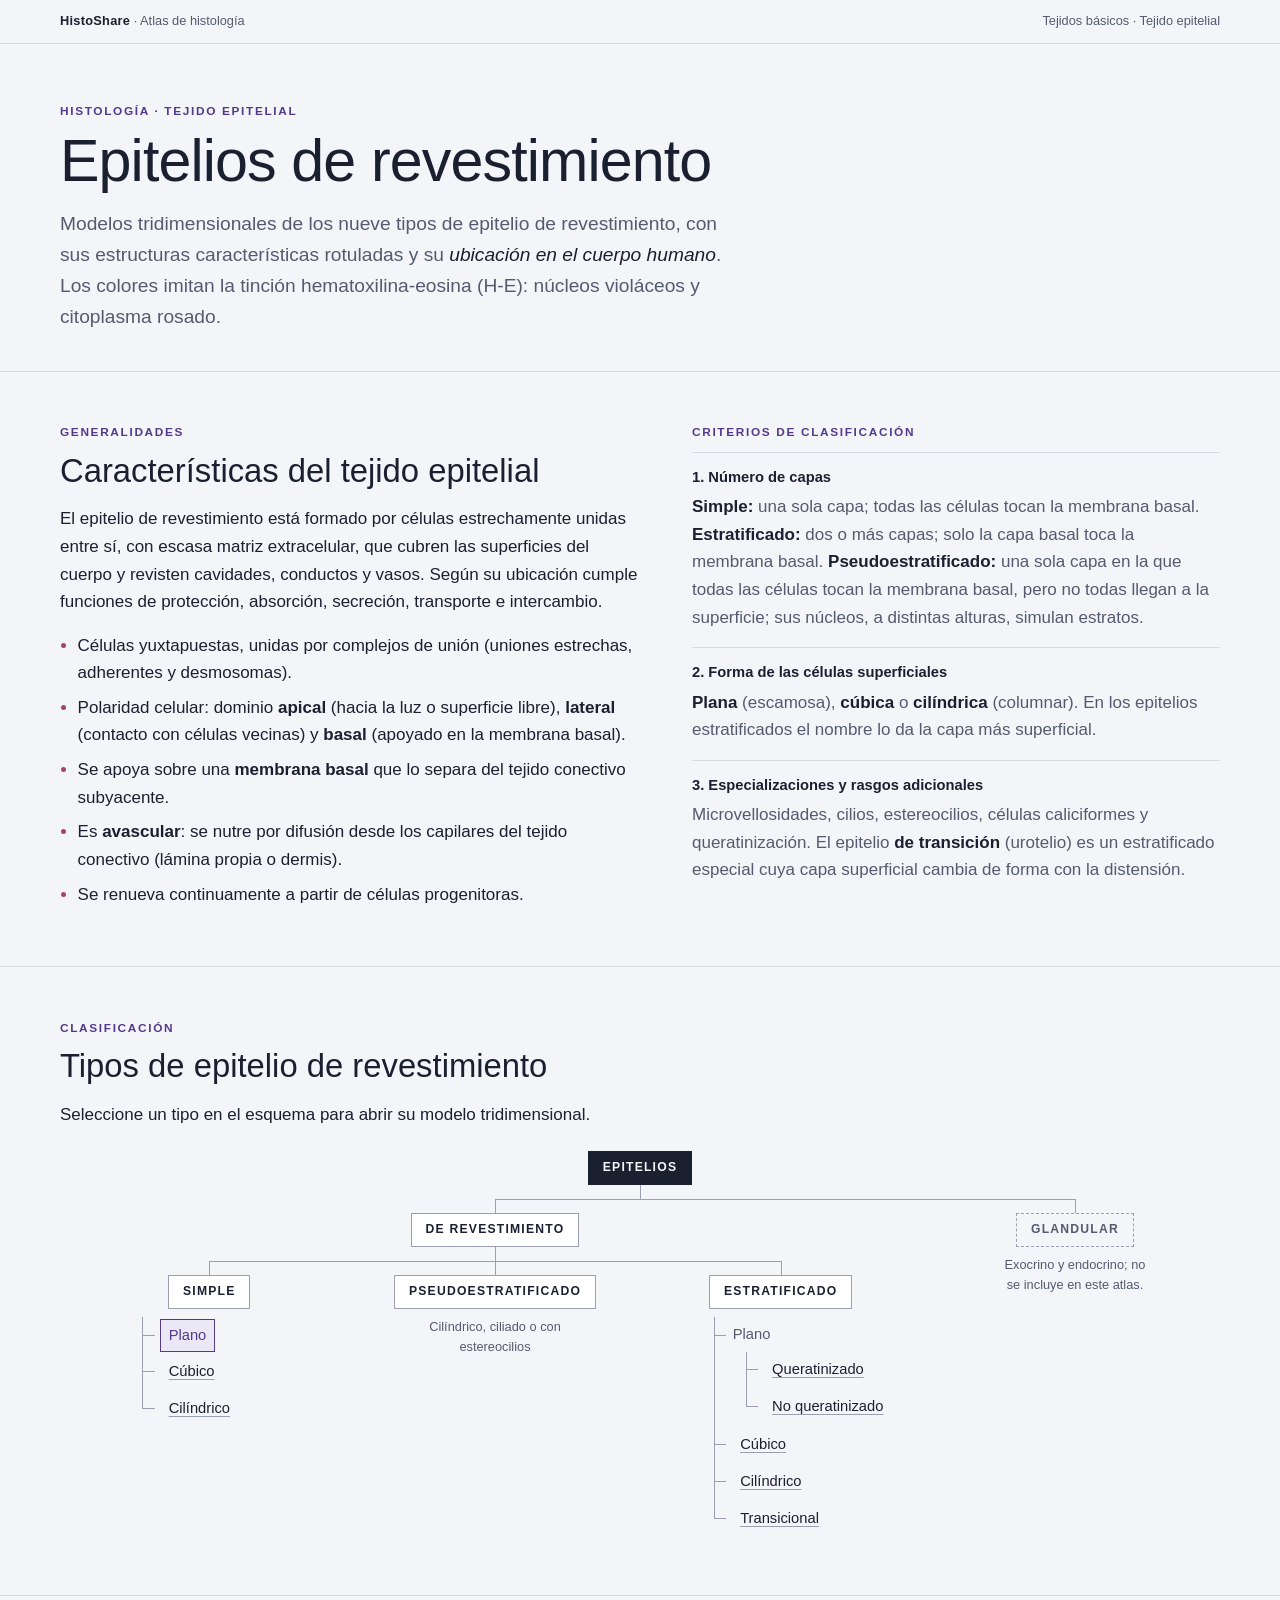
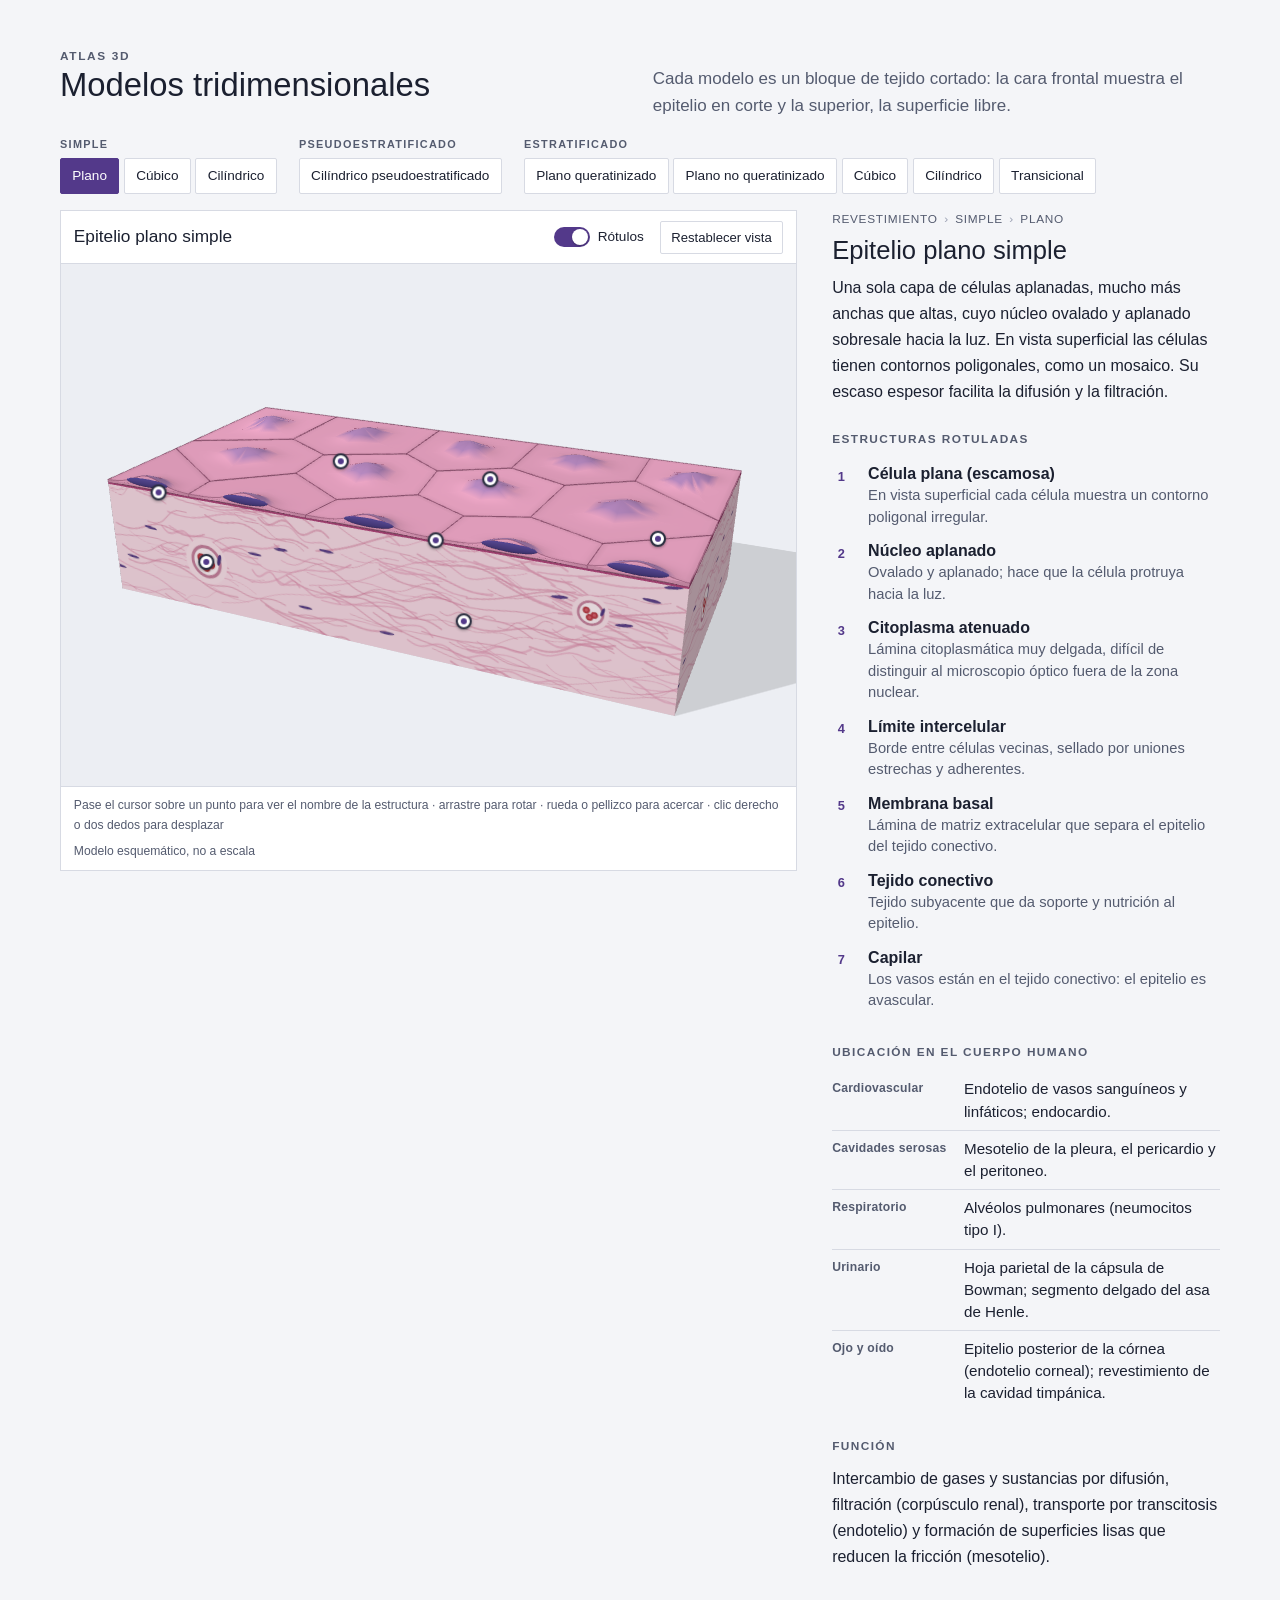
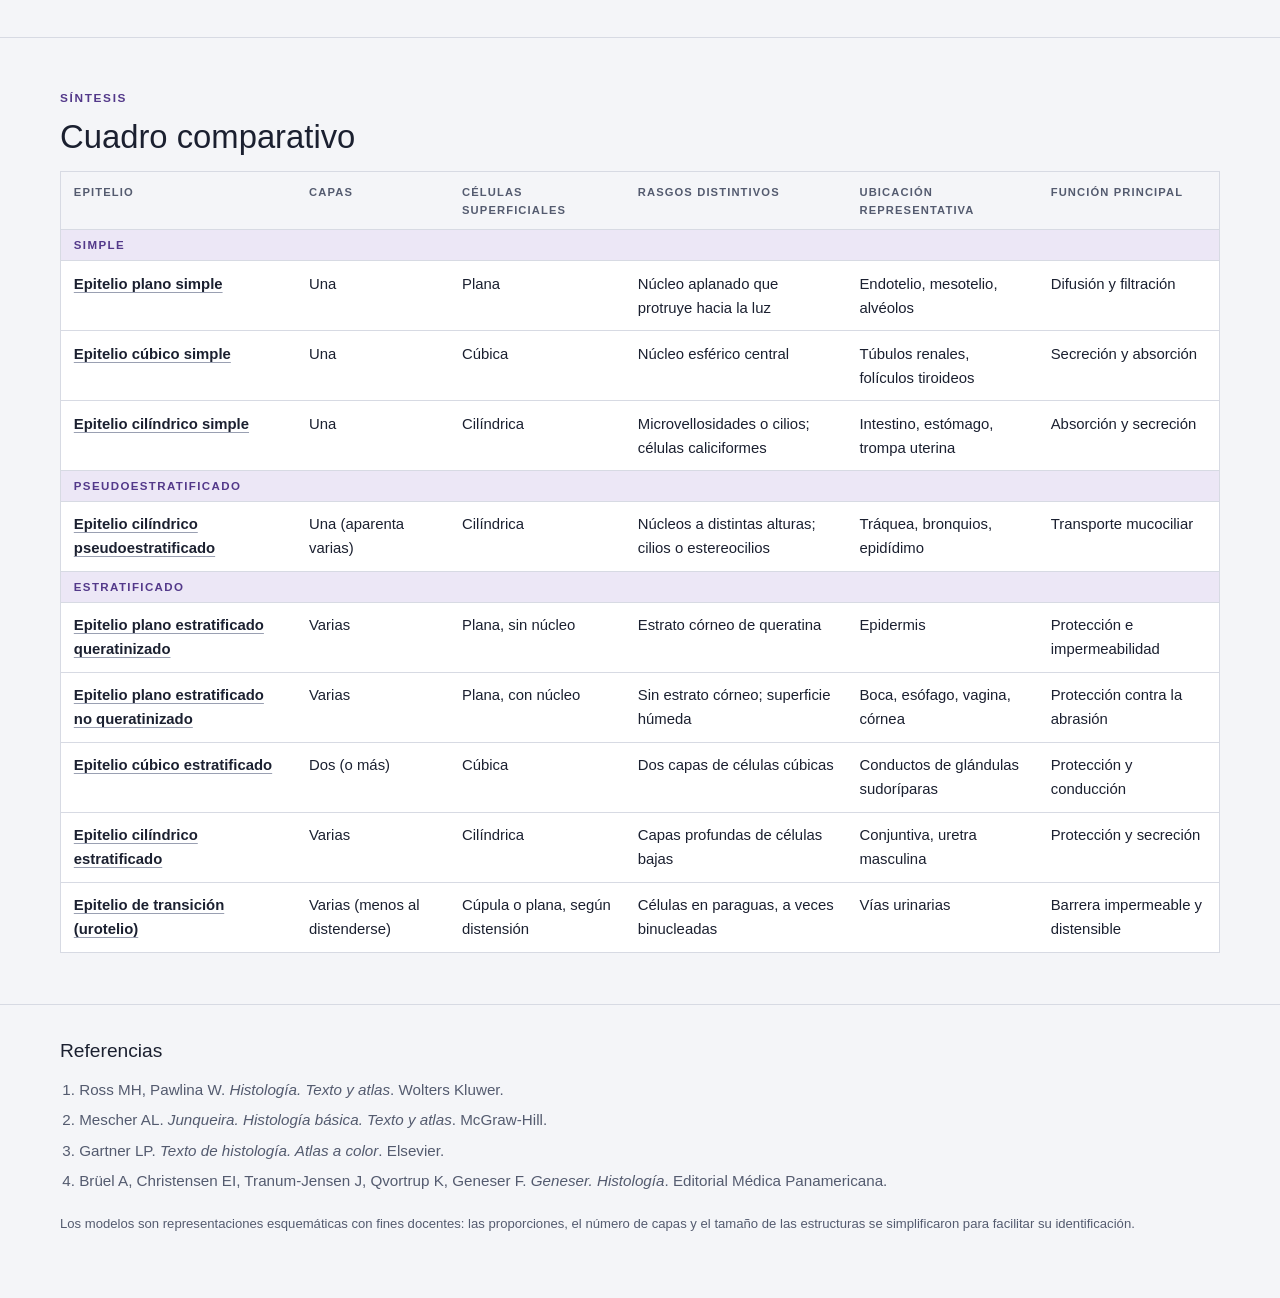
==== commit 53bc0e8d: "Use Century Gothic throughout and show structure names only on hover over marker dots Co-Authored-By" ====
--- a/epitelios-offline.html
+++ b/epitelios-offline.html
@@ -5,9 +5,6 @@
 <meta name="viewport" content="width=device-width, initial-scale=1.0, viewport-fit=cover">
 <title>Epitelios de revestimiento</title>
 <meta name="description" content="Atlas tridimensional de los epitelios de revestimiento: clasificación, estructuras rotuladas y ubicación en el cuerpo humano.">
-<link rel="preconnect" href="https://fonts.googleapis.com">
-<link rel="preconnect" href="https://fonts.gstatic.com" crossorigin>
-<link rel="stylesheet" href="https://fonts.googleapis.com/css2?family=Newsreader:ital,opsz,wght@0,6..72,400;0,6..72,500;0,6..72,600;1,6..72,400&family=IBM+Plex+Sans:wght@400;500;600&display=swap">
 <style>
 /* Layout: columna de lectura académica + banda ancha del atlas (visor 3D a la izquierda, ficha a la derecha) */
 :root{
@@ -24,8 +21,8 @@
   --label-bg:rgba(255,255,255,.93);
   --leader:#2a2f40;
   --focus:#7a5cc4;
-  --font-display:"Newsreader","Iowan Old Style","Palatino Linotype",Georgia,serif;
-  --font-ui:"IBM Plex Sans","Segoe UI",system-ui,-apple-system,sans-serif;
+  --font-display:"Century Gothic","CenturyGothic","URW Gothic","URW Gothic L","TeX Gyre Adventor","AppleGothic",sans-serif;
+  --font-ui:var(--font-display);
   color-scheme:light;
 }
 @media (prefers-color-scheme: dark){
@@ -45,7 +42,7 @@
 
 *,*::before,*::after{box-sizing:border-box}
 html{-webkit-text-size-adjust:100%}
-body{margin:0;background:var(--bg);color:var(--ink);font-family:var(--font-display);font-size:1.0625rem;line-height:1.62;font-optical-sizing:auto}
+body{margin:0;background:var(--bg);color:var(--ink);font-family:var(--font-display);font-size:1.0625rem;line-height:1.62;font-synthesis:none;-webkit-font-smoothing:antialiased;text-rendering:optimizeLegibility}
 [hidden]{display:none!important}
 a{color:var(--accent)}
 :focus-visible{outline:2px solid var(--focus);outline-offset:2px}
@@ -145,14 +142,12 @@
 .leaders path{fill:none;stroke:var(--leader);stroke-width:1;opacity:.75}
 .leaders circle{fill:var(--surface);stroke:var(--leader);stroke-width:1.4}
 .leaders .hot{stroke:var(--eosin);opacity:1;stroke-width:1.6}
-.callout{position:absolute;left:0;top:0;font-family:var(--font-ui);font-size:.76rem;line-height:1.25;color:var(--ink);background:var(--label-bg);border:1px solid var(--rule);padding:.28rem .45rem;border-radius:2px;display:flex;gap:.4rem;align-items:baseline;will-change:transform}
-.callout.left{flex-direction:row-reverse;text-align:right}
-.callout .cn{flex:none;font-weight:600;color:var(--accent);font-variant-numeric:tabular-nums}
-.callout.hot{border-color:var(--eosin);box-shadow:0 0 0 1px var(--eosin)}
-.labels.narrow .callout{padding:0;width:20px!important;height:20px;border-radius:50%;justify-content:center;align-items:center;background:var(--accent);border-color:var(--surface)}
-.labels.narrow .callout .cn{color:var(--surface);font-size:.7rem}
-.labels.narrow .callout .ct{display:none}
-.labels.narrow .callout.hot{background:var(--eosin)}
+.callout{position:absolute;left:0;top:0;width:16px;height:16px;margin:-8px 0 0 -8px;border-radius:50%;background:var(--surface);border:2px solid var(--leader);box-shadow:0 1px 3px rgba(0,0,0,.35);pointer-events:auto;cursor:help;will-change:transform;outline:none}
+.callout::after{content:"";position:absolute;inset:3px;border-radius:50%;background:var(--accent)}
+.callout .ct{position:absolute;left:22px;top:50%;transform:translateY(-50%);white-space:nowrap;font-family:var(--font-ui);font-size:.82rem;line-height:1.25;color:var(--ink);background:var(--label-bg);border:1px solid var(--rule);padding:.3rem .55rem;border-radius:3px;box-shadow:0 2px 8px rgba(0,0,0,.18);opacity:0;visibility:hidden;transition:opacity .12s;pointer-events:none;z-index:2}
+.callout.flip .ct{left:auto;right:22px}
+.callout:hover,.callout:focus-visible,.callout.hot{border-color:var(--eosin);z-index:3}
+.callout:hover .ct,.callout:focus .ct,.callout.hot .ct{opacity:1;visibility:visible}
 .stage-msg{position:absolute;inset:0;display:flex;align-items:center;justify-content:center;text-align:center;padding:2rem;font-family:var(--font-ui);font-size:.9rem;color:var(--ink-2)}
 .figcap{font-family:var(--font-ui);font-size:.76rem;color:var(--ink-2);padding:.55rem .8rem;border-top:1px solid var(--rule);display:flex;justify-content:space-between;gap:.4rem 1rem;flex-wrap:wrap}
 
@@ -340,7 +335,7 @@
             <div class="stage-msg" id="stage-msg">Cargando modelo 3D…</div>
           </div>
           <figcaption class="figcap">
-            <span>Arrastre para rotar · rueda o pellizco para acercar · clic derecho o dos dedos para desplazar</span>
+            <span>Pase el cursor sobre un punto para ver el nombre de la estructura · arrastre para rotar · rueda o pellizco para acercar · clic derecho o dos dedos para desplazar</span>
             <span>Modelo esquemático, no a escala</span>
           </figcaption>
         </figure>
@@ -2534,15 +2529,11 @@
     return b.anchors;
   }
 
-  const colW = (w) => Math.round(Math.min(215, Math.max(140, w * 0.21)));
-  const isNarrow = () => stage.clientWidth < 640;
 
   // Distancia que encuadra las 8 esquinas del bloque, dejando espacio lateral para los rótulos
   function fitDistance(dir, target) {
     const w = stage.clientWidth || 600, h = stage.clientHeight || 400;
-    const wide = current.labels && !isNarrow();
-    const ax = wide ? Math.max(0.36, (w - 2 * (colW(w) + 18)) / w) : (current.labels ? 0.84 : 0.9);
-    const ay = current.labels ? 0.8 : 0.86;
+    const ax = 0.88, ay = 0.84;
     const bx = fitInfo.box, pts = [];
     [bx.min.x, bx.max.x].forEach((x) => [bx.min.y, bx.max.y].forEach((y) => [bx.min.z, bx.max.z].forEach((z) => pts.push(V(x, y, z)))));
     const cam = camera.clone();
@@ -2579,25 +2570,17 @@
       if (!a) return;
       const el = document.createElement('div');
       el.className = 'callout';
-      const n = document.createElement('span'); n.className = 'cn'; n.textContent = String(i + 1);
+      el.tabIndex = 0; el.setAttribute('role', 'img'); el.setAttribute('aria-label', s.t);
       const t = document.createElement('span'); t.className = 'ct'; t.textContent = s.t;
-      el.append(n, t);
+      el.append(t);
       labelsEl.appendChild(el);
-      const path = document.createElementNS(NS, 'path');
-      const dot = document.createElementNS(NS, 'circle'); dot.setAttribute('r', '3.4');
-      svg.append(path, dot);
-      labelItems.push({ k: s.k, el, path, dot, anchor: a, h: 0 });
+      labelItems.push({ k: s.k, el, anchor: a });
     });
     measure();
     applyHot();
   }
 
   function measure() {
-    const narrow = isNarrow();
-    labelsEl.classList.toggle('narrow', narrow);
-    const cw = colW(stage.clientWidth);
-    labelItems.forEach((L) => { L.el.style.width = narrow ? '' : cw + 'px'; });
-    labelItems.forEach((L) => { L.h = L.el.offsetHeight; });
     dirty = true;
   }
 
@@ -2605,76 +2588,22 @@
     labelItems.forEach((L) => {
       const on = L.k === hotKey;
       L.el.classList.toggle('hot', on);
-      L.path.classList.toggle('hot', on);
-      L.dot.classList.toggle('hot', on);
     });
   }
 
   const tmp = new THREE.Vector3();
+  // Solo puntos sobre cada estructura; el nombre aparece al pasar el cursor (o al tocar/enfocar el punto)
   function layoutLabels() {
     if (!current.labels || !labelItems.length) return;
     const w = stage.clientWidth, h = stage.clientHeight;
-    const narrow = isNarrow();
-    const proj = labelItems.map((L) => {
+    labelItems.forEach((L) => {
       tmp.copy(L.anchor).project(camera);
-      return { L, x: (tmp.x * 0.5 + 0.5) * w, y: (-tmp.y * 0.5 + 0.5) * h };
-    });
-    if (narrow) {
-      proj.forEach(({ L, x, y }) => {
-        L.el.hidden = x < 0 || x > w || y < 0 || y > h;
-        L.el.style.transform = `translate(${(x - 10).toFixed(1)}px, ${(y - 10).toFixed(1)}px)`;
-        L.path.setAttribute('d', '');
-        L.dot.setAttribute('cx', '-20'); L.dot.setAttribute('cy', '-20');
-      });
-      return;
-    }
-    tmp.copy(controls.target).project(camera);
-    const cx = (tmp.x * 0.5 + 0.5) * w;
-    const pad = 10, gap = 5, cw = colW(w);
-    const place = (list, left) => {
-      list.sort((a, b) => a.y - b.y);
-      let prev = pad - gap;
-      list.forEach((p) => { p.top = Math.max(p.y - p.L.h / 2, prev + gap); prev = p.top + p.L.h; });
-      let limit = h - pad;
-      for (let i = list.length - 1; i >= 0; i--) { const p = list[i]; if (p.top + p.L.h > limit) p.top = limit - p.L.h; limit = p.top - gap; }
-      list.forEach((p) => {
-        const lx = left ? pad : w - pad - cw;
-        p.L.el.classList.toggle('left', left);
-        p.L.el.style.transform = `translate(${lx}px, ${p.top.toFixed(1)}px)`;
-        const ex = left ? pad + cw : w - pad - cw, ey = p.top + p.L.h / 2;
-        const elbow = left ? ex + 12 : ex - 12;
-        p.L.path.setAttribute('d', `M${ex},${ey.toFixed(1)} L${elbow},${ey.toFixed(1)} L${p.x.toFixed(1)},${p.y.toFixed(1)}`);
-        p.L.dot.setAttribute('cx', p.x.toFixed(1)); p.L.dot.setAttribute('cy', p.y.toFixed(1));
-      });
-    };
-    // Oculta los rótulos cuya estructura quedó fuera de la vista (al acercar el modelo); si la estructura quedaría
-    // tapada por su propia columna de rótulos, el rótulo pasa a la columna del otro lado
-    const vis = [];
-    proj.forEach((p) => {
-      const off = p.x < 4 || p.x > w - 4 || p.y < 4 || p.y > h - 4;
-      p.L.el.hidden = off; p.L.path.style.display = off ? 'none' : ''; p.L.dot.style.display = off ? 'none' : '';
-      if (!off) vis.push(p);
-    });
-    const underL = (p) => p.x < pad + cw + 6, underR = (p) => p.x > w - pad - cw - 6;
-    const left = [], right = [];
-    vis.forEach((p) => {
-      let side = p.x < cx ? 'L' : 'R';
-      if (side === 'L' && underL(p) && !underR(p)) side = 'R';
-      if (side === 'R' && underR(p) && !underL(p)) side = 'L';
-      p.fixed = (side === 'L' && underR(p)) || (side === 'R' && underL(p));
-      (side === 'L' ? left : right).push(p);
-    });
-    // Reparte los rótulos entre ambas columnas: si un lado queda muy cargado, pasan al otro los más cercanos al centro
-    const movable = (arr) => arr.filter((p) => !p.fixed && !(arr === left ? underR(p) : underL(p)));
-    const byCenter = (a, b) => Math.abs(a.x - cx) - Math.abs(b.x - cx);
-    for (let guard = 0; guard < 20 && left.length - right.length > 1; guard++) {
-      const m = movable(left).sort(byCenter)[0]; if (!m) break; left.splice(left.indexOf(m), 1); right.push(m);
-    }
-    for (let guard = 0; guard < 20 && right.length - left.length > 1; guard++) {
-      const m = movable(right).sort(byCenter)[0]; if (!m) break; right.splice(right.indexOf(m), 1); left.push(m);
-    }
-    place(left, true);
-    place(right, false);
+      const x = (tmp.x * 0.5 + 0.5) * w, y = (-tmp.y * 0.5 + 0.5) * h;
+      const off = x < 4 || x > w - 4 || y < 4 || y > h - 4 || tmp.z > 1;
+      L.el.hidden = off;
+      L.el.classList.toggle('flip', x > w * 0.6);
+      L.el.style.transform = `translate(${x.toFixed(1)}px, ${y.toFixed(1)}px)`;
+    });
   }
 
   function setLabelsVisible(on) {
@@ -2690,20 +2619,17 @@
     measure();
     dirty = true;
   }
-  new ResizeObserver(() => { const wasNarrow = labelsEl.classList.contains('narrow'); resize(); if (wasNarrow !== isNarrow()) frame(false, false); }).observe(stage);
+  new ResizeObserver(() => { resize(); }).observe(stage);
 
   function update(st) {
     if (!st) return;
     const modelChanged = st.id !== current.id;
     const variantChanged = st.variant !== current.variant;
-    const labelsChanged = st.labels !== current.labels;
     current = { id: st.id, variant: st.variant, labels: st.labels };
     if (modelChanged || variantChanged) {
       const anchors = buildModel(st.id, st.variant);
       buildLabels(st.estructuras, anchors);
       frame(modelChanged, false);
-    } else if (labelsChanged) {
-      frame(false, true);
     }
     setLabelsVisible(st.labels);
     dirty = true;
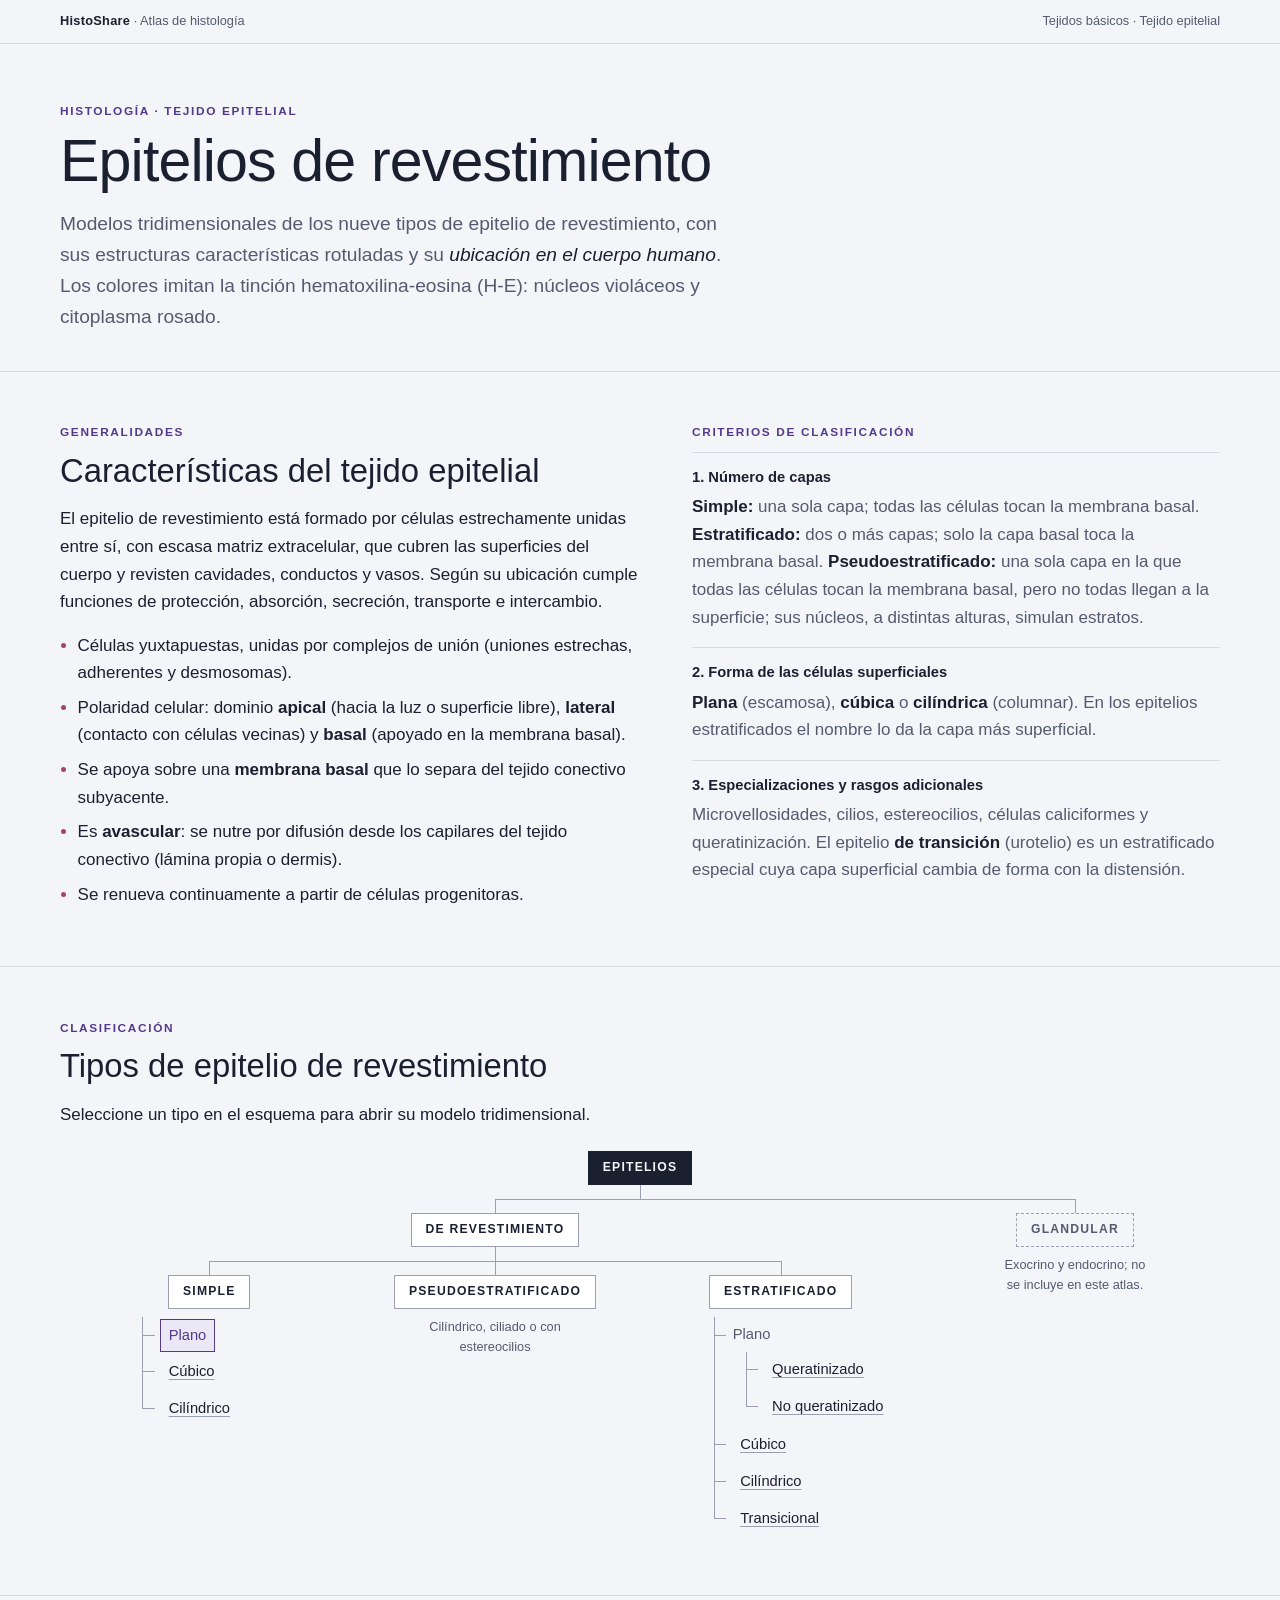
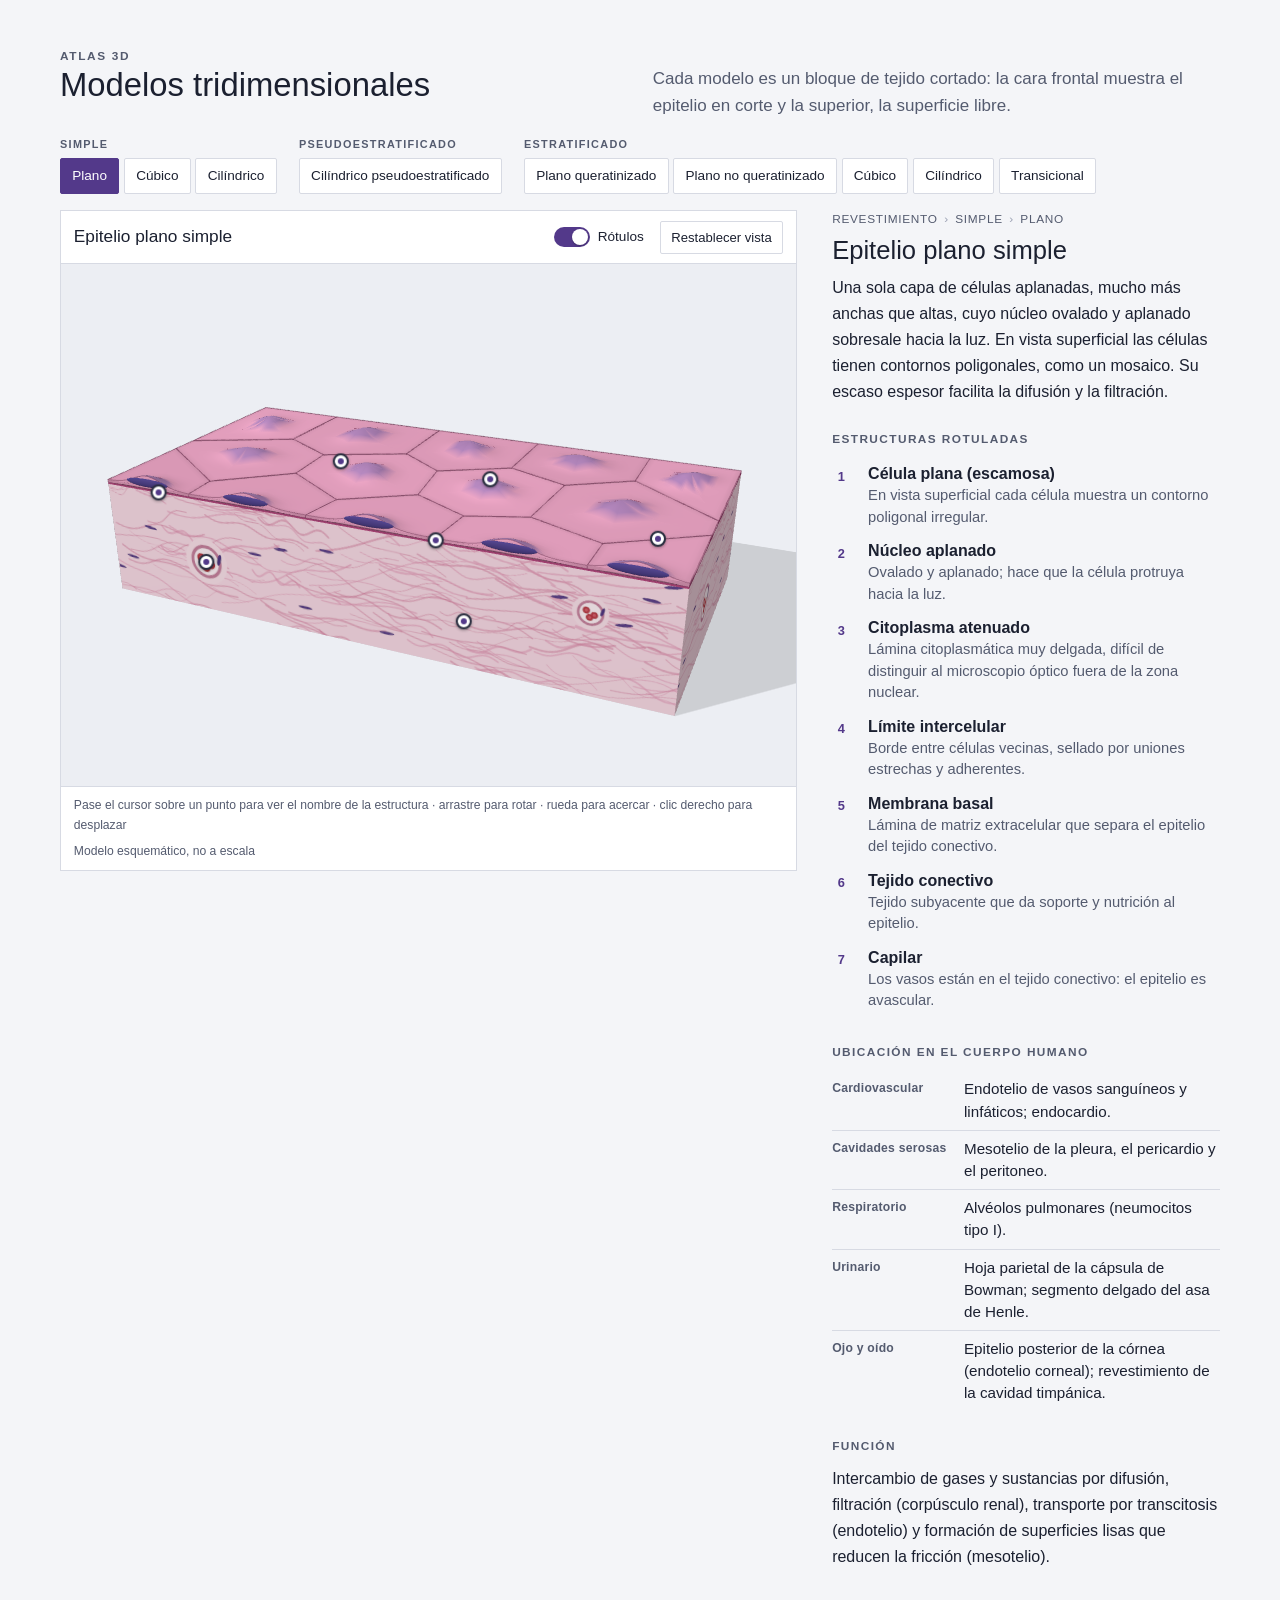
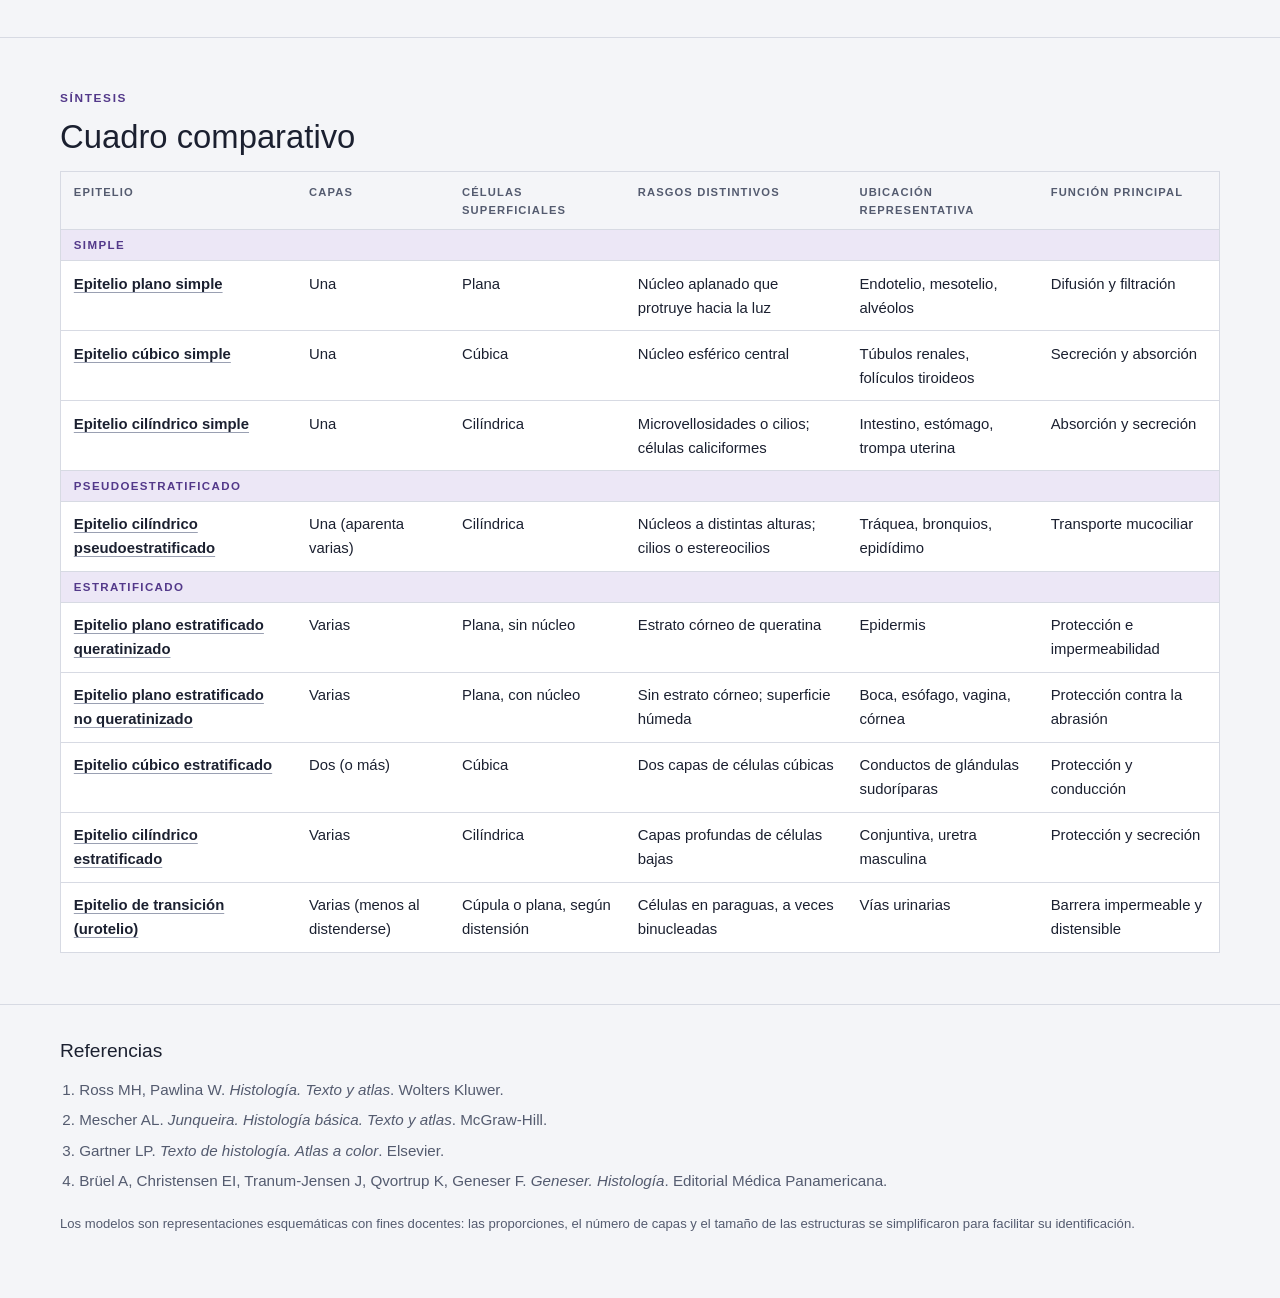
==== commit 3d425a8d: "Make the atlas responsive on phones and tablets: touch-friendly markers, edge-aware tooltips, no hor" ====
--- a/epitelios-offline.html
+++ b/epitelios-offline.html
@@ -144,15 +144,18 @@
 .leaders .hot{stroke:var(--eosin);opacity:1;stroke-width:1.6}
 .callout{position:absolute;left:0;top:0;width:16px;height:16px;margin:-8px 0 0 -8px;border-radius:50%;background:var(--surface);border:2px solid var(--leader);box-shadow:0 1px 3px rgba(0,0,0,.35);pointer-events:auto;cursor:help;will-change:transform;outline:none}
 .callout::after{content:"";position:absolute;inset:3px;border-radius:50%;background:var(--accent)}
-.callout .ct{position:absolute;left:22px;top:50%;transform:translateY(-50%);white-space:nowrap;font-family:var(--font-ui);font-size:.82rem;line-height:1.25;color:var(--ink);background:var(--label-bg);border:1px solid var(--rule);padding:.3rem .55rem;border-radius:3px;box-shadow:0 2px 8px rgba(0,0,0,.18);opacity:0;visibility:hidden;transition:opacity .12s;pointer-events:none;z-index:2}
+.callout .ct{position:absolute;left:22px;top:50%;transform:translateY(-50%);white-space:nowrap;max-width:var(--tipmax,260px);overflow:hidden;text-overflow:ellipsis;font-family:var(--font-ui);font-size:.82rem;line-height:1.25;color:var(--ink);background:var(--label-bg);border:1px solid var(--rule);padding:.3rem .55rem;border-radius:3px;box-shadow:0 2px 8px rgba(0,0,0,.18);opacity:0;visibility:hidden;transition:opacity .12s;pointer-events:none;z-index:2}
 .callout.flip .ct{left:auto;right:22px}
+.callout.up .ct{left:50%;right:auto;top:auto;bottom:22px;transform:translateX(var(--tipx,-50%));white-space:normal;width:max-content}
+.hint-touch{display:none}
+@media (pointer:coarse){.hint-touch{display:inline}.hint-mouse{display:none}.callout{width:22px;height:22px;margin:-11px 0 0 -11px}.callout::after{inset:5px}.callout .ct{font-size:.86rem}}
 .callout:hover,.callout:focus-visible,.callout.hot{border-color:var(--eosin);z-index:3}
 .callout:hover .ct,.callout:focus .ct,.callout.hot .ct{opacity:1;visibility:visible}
 .stage-msg{position:absolute;inset:0;display:flex;align-items:center;justify-content:center;text-align:center;padding:2rem;font-family:var(--font-ui);font-size:.9rem;color:var(--ink-2)}
 .figcap{font-family:var(--font-ui);font-size:.76rem;color:var(--ink-2);padding:.55rem .8rem;border-top:1px solid var(--rule);display:flex;justify-content:space-between;gap:.4rem 1rem;flex-wrap:wrap}
 
 .info{font-size:1rem}
-.crumbs{font-family:var(--font-ui);font-size:.74rem;letter-spacing:.06em;color:var(--ink-2);margin:0 0 .4rem;text-transform:uppercase}
+.crumbs{display:flex;flex-wrap:wrap;row-gap:.1rem;font-family:var(--font-ui);font-size:.74rem;letter-spacing:.06em;color:var(--ink-2);margin:0 0 .4rem;text-transform:uppercase}
 .crumbs span + span::before{content:"›";margin:0 .4rem;color:var(--line)}
 .summary{color:var(--ink)}
 ol.structs{list-style:none;margin:0;padding:0;display:grid;gap:.15rem}
@@ -335,7 +338,7 @@
             <div class="stage-msg" id="stage-msg">Cargando modelo 3D…</div>
           </div>
           <figcaption class="figcap">
-            <span>Pase el cursor sobre un punto para ver el nombre de la estructura · arrastre para rotar · rueda o pellizco para acercar · clic derecho o dos dedos para desplazar</span>
+            <span class="hint-mouse">Pase el cursor sobre un punto para ver el nombre de la estructura · arrastre para rotar · rueda para acercar · clic derecho para desplazar</span><span class="hint-touch">Toque un punto para ver el nombre de la estructura · arrastre con un dedo para rotar · pellizque para acercar · dos dedos para desplazar</span>
             <span>Modelo esquemático, no a escala</span>
           </figcaption>
         </figure>
@@ -2581,6 +2584,7 @@
   }
 
   function measure() {
+    labelItems.forEach((L) => { L.tw = 0; });
     dirty = true;
   }
 
@@ -2596,12 +2600,20 @@
   function layoutLabels() {
     if (!current.labels || !labelItems.length) return;
     const w = stage.clientWidth, h = stage.clientHeight;
+    stage.style.setProperty('--tipmax', Math.max(120, w - 40) + 'px');
     labelItems.forEach((L) => {
       tmp.copy(L.anchor).project(camera);
       const x = (tmp.x * 0.5 + 0.5) * w, y = (-tmp.y * 0.5 + 0.5) * h;
       const off = x < 4 || x > w - 4 || y < 4 || y > h - 4 || tmp.z > 1;
       L.el.hidden = off;
-      L.el.classList.toggle('flip', x > w * 0.6);
+      const tw = L.tw || (L.tw = L.el.firstChild.scrollWidth + 2), room = w - 8;
+      const fitR = x + 22 + tw < room, fitL = x - 22 - tw > 8;
+      const flip = !fitR && fitL, up = !fitR && !fitL;
+      L.el.classList.toggle('flip', flip); L.el.classList.toggle('up', up);
+      if (up) {
+        const half = Math.min(tw, room - 8) / 2, shift = Math.max(8 - (x - half), Math.min(0, room - (x + half)));
+        L.el.style.setProperty('--tipx', `calc(-50% + ${shift.toFixed(0)}px)`);
+      }
       L.el.style.transform = `translate(${x.toFixed(1)}px, ${y.toFixed(1)}px)`;
     });
   }
@@ -2635,6 +2647,7 @@
     dirty = true;
   }
 
+  stage.addEventListener('pointerdown', (ev) => { if (!ev.target.closest('.callout') && document.activeElement && document.activeElement.classList.contains('callout')) document.activeElement.blur(); });
   function highlight(k) { hotKey = k; applyHot(); dirty = true; }
 
   window.EPI3D = { update, highlight, reset: () => frame(true, true) };
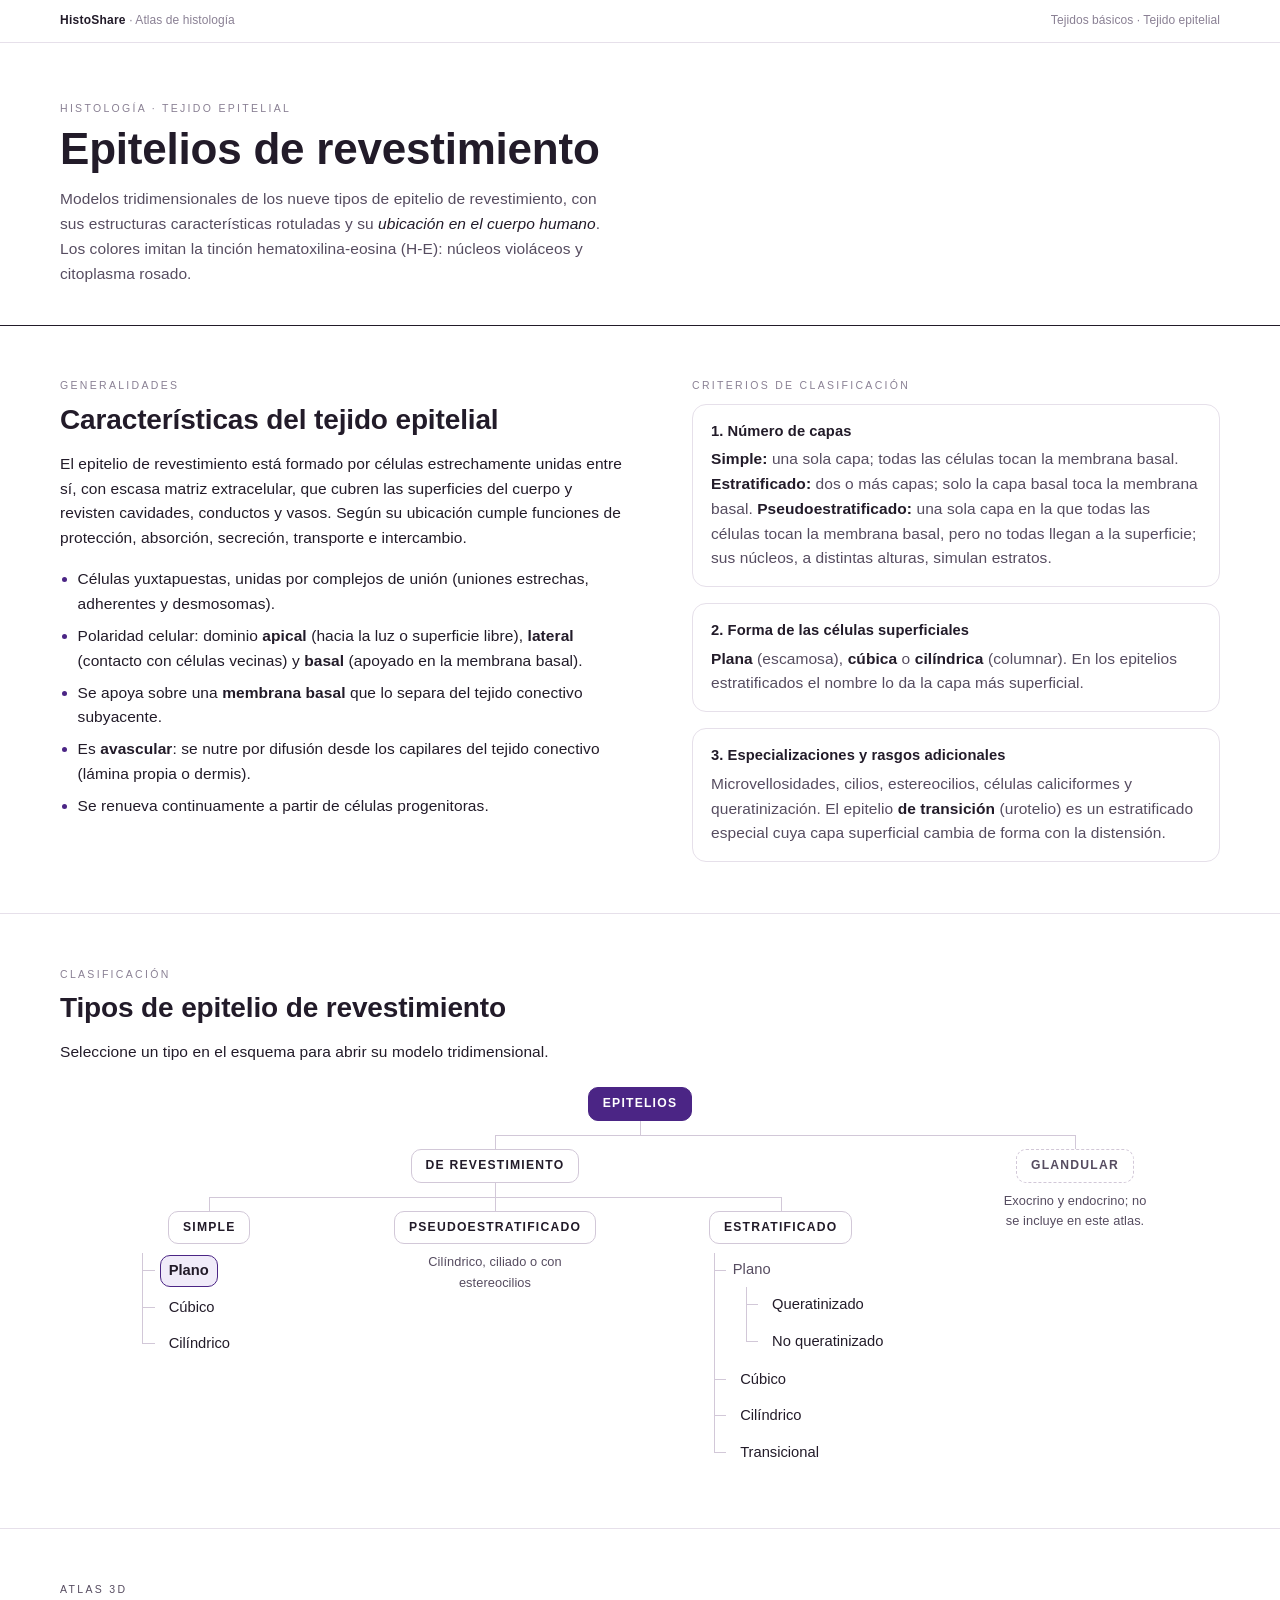
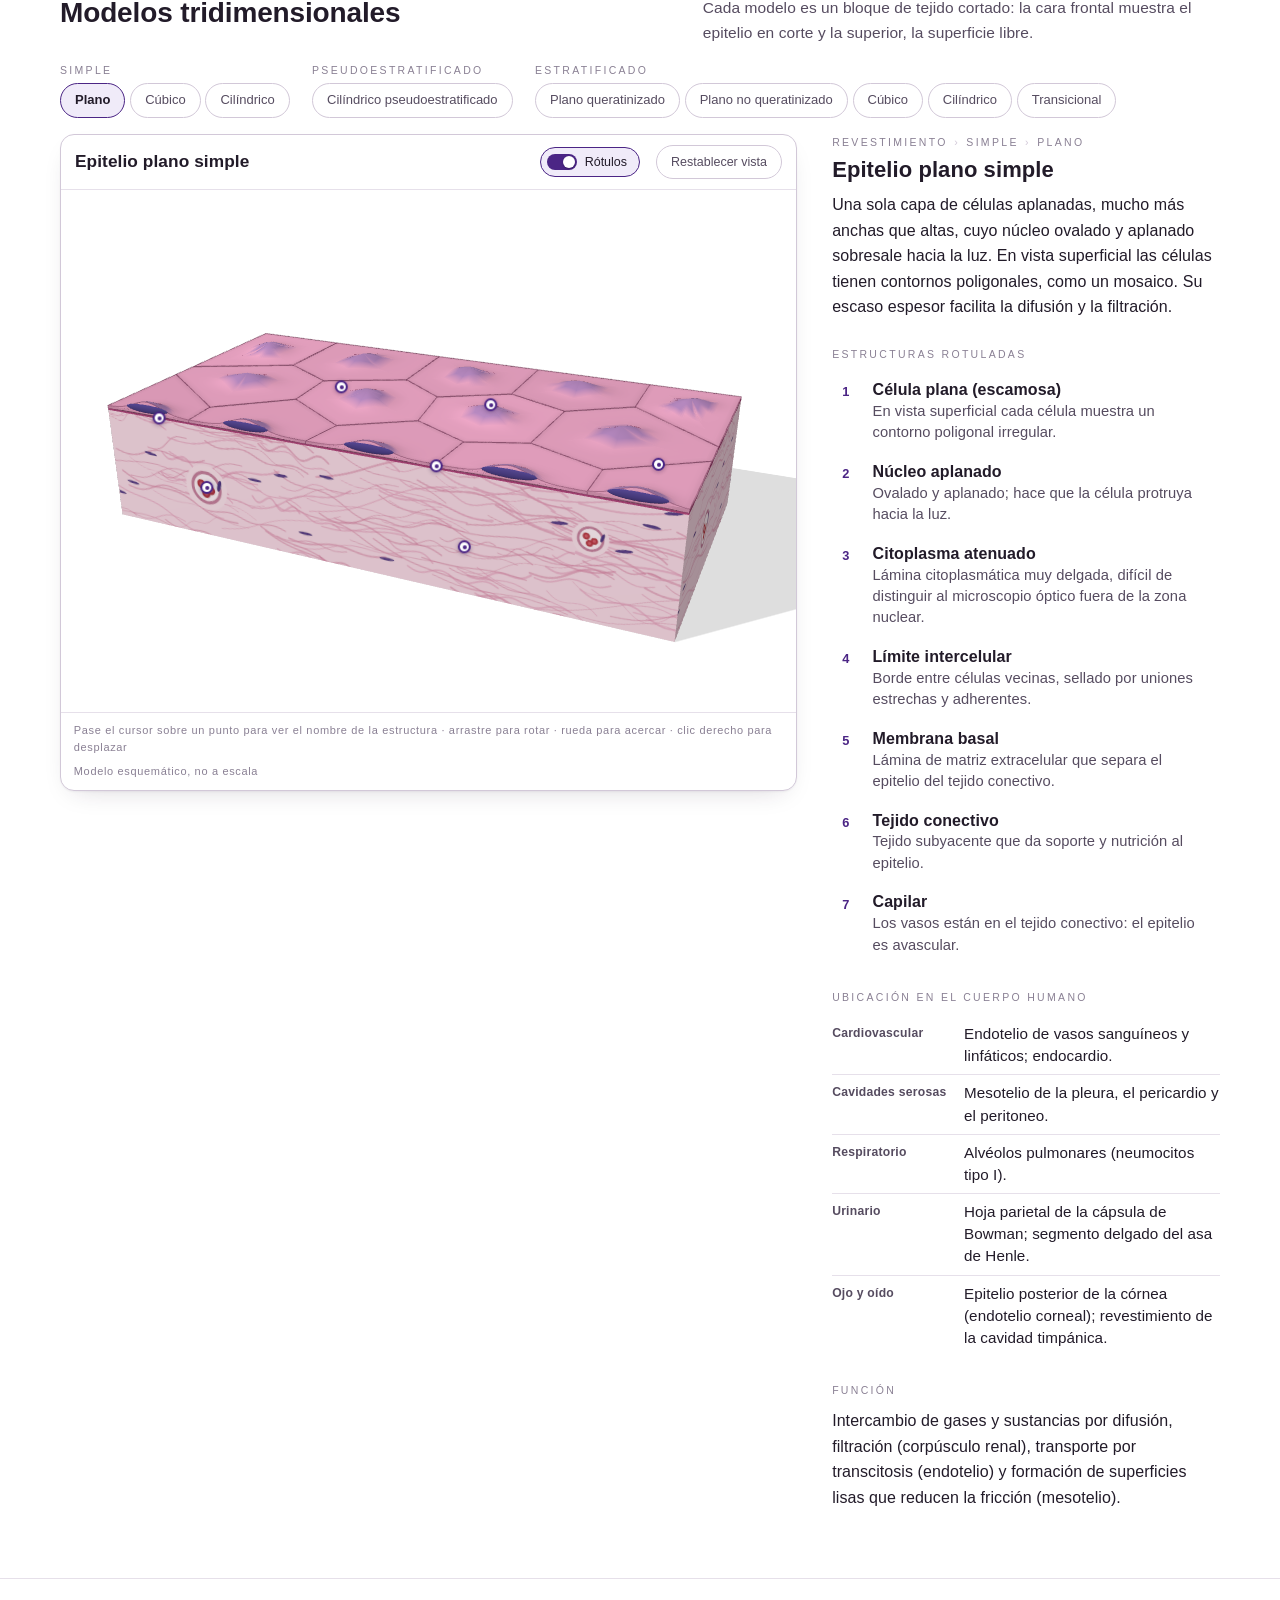
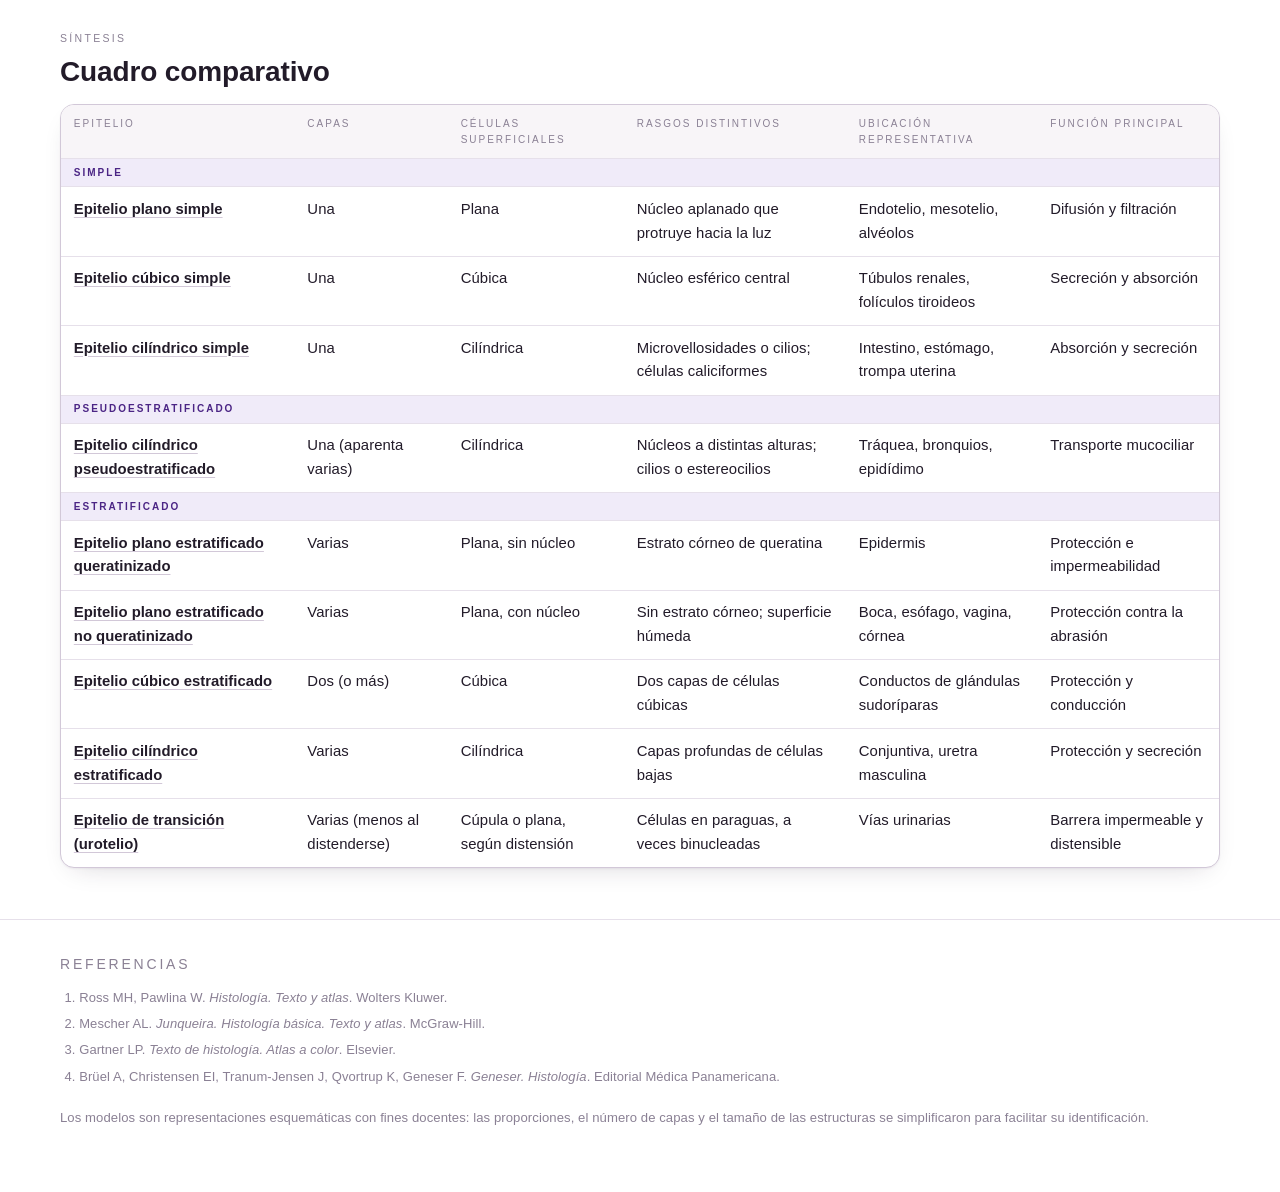
==== commit 12c3feab: "Apply new visual style: white ground, rounded cards, pill controls, H&E accent palette Co-Authored-B" ====
--- a/epitelios-offline.html
+++ b/epitelios-offline.html
@@ -8,36 +8,26 @@
 <style>
 /* Layout: columna de lectura académica + banda ancha del atlas (visor 3D a la izquierda, ficha a la derecha) */
 :root{
-  --bg:#f4f5f8;
+  --bg:#ffffff;
   --surface:#ffffff;
-  --ink:#1b2030;
-  --ink-2:#545b6f;
-  --rule:#d7dae3;
-  --line:#9aa0b2;
-  --accent:#53398a;      /* hematoxilina */
-  --accent-soft:#ece7f6;
-  --eosin:#a8436d;       /* eosina */
-  --stage:#eceef3;
-  --label-bg:rgba(255,255,255,.93);
-  --leader:#2a2f40;
-  --focus:#7a5cc4;
+  --surface-2:#f8f5f8;
+  --ink:#221b29;
+  --ink-2:#564c60;
+  --ink-3:#8a8094;
+  --rule:#e6e0ea;
+  --line:#d2c8d8;
+  --accent:#4b2585;      /* hematoxilina */
+  --accent-soft:#f0ebf9;
+  --eosin:#bf3f5c;       /* eosina */
+  --eosin-soft:#fdeaef;
+  --stage:#ffffff;
+  --label-bg:rgba(255,255,255,.95);
+  --leader:#4b2585;
+  --focus:#4b2585;
+  --shadow:0 1px 2px rgba(40,25,50,.05), 0 10px 26px -14px rgba(40,25,50,.22);
   --font-display:"Century Gothic","CenturyGothic","URW Gothic","URW Gothic L","TeX Gyre Adventor","AppleGothic",sans-serif;
   --font-ui:var(--font-display);
   color-scheme:light;
-}
-@media (prefers-color-scheme: dark){
-  :root:not([data-theme="light"]){
-    --bg:#111319; --surface:#181b23; --ink:#e6e4ec; --ink-2:#a4a8b7; --rule:#2c3040; --line:#5d6275;
-    --accent:#b9a6ea; --accent-soft:#2a2442; --eosin:#e48bb0; --stage:#1d2029;
-    --label-bg:rgba(24,27,35,.92); --leader:#d9d6e4; --focus:#c9b8f5;
-    color-scheme:dark;
-  }
-}
-:root[data-theme="dark"]{
-  --bg:#111319; --surface:#181b23; --ink:#e6e4ec; --ink-2:#a4a8b7; --rule:#2c3040; --line:#5d6275;
-  --accent:#b9a6ea; --accent-soft:#2a2442; --eosin:#e48bb0; --stage:#1d2029;
-  --label-bg:rgba(24,27,35,.92); --leader:#d9d6e4; --focus:#c9b8f5;
-  color-scheme:dark;
 }
 
 *,*::before,*::after{box-sizing:border-box}
@@ -204,6 +194,61 @@
 @media (prefers-reduced-motion:reduce){
   *{transition:none!important;scroll-behavior:auto!important}
 }
+
+/* ---------- estilo gráfico (blanco, bordes redondeados, píldoras, sombras suaves) ---------- */
+body{font-size:15.5px;line-height:1.6;letter-spacing:.005em}
+:focus-visible{border-radius:6px}
+.topbar{border-bottom:1px solid var(--rule);color:var(--ink-3);font-size:12px}
+.topbar strong{font-weight:700}
+.masthead{border-bottom:1.5px solid var(--ink)}
+.eyebrow,h4,.pk-label,.crumbs{font-weight:400;font-size:10.5px;letter-spacing:.22em;color:var(--ink-3)}
+h1{font-weight:700;font-size:clamp(28px,4.6vw,44px);line-height:1.02;letter-spacing:-.005em}
+h2{font-weight:700;font-size:clamp(20px,2.7vw,28px);letter-spacing:-.005em}
+h3{font-weight:700;font-size:clamp(18px,2.2vw,22px)}
+.lede{font-size:15.5px}
+dl.criteria dt,dl.criteria b,ol.structs strong,.cmp-name,table.cmp .grp td{font-weight:700}
+section{border-bottom:1px solid var(--rule)}
+.features li::marker{color:var(--accent)}
+dl.criteria div{background:var(--surface);border:1px solid var(--rule);border-radius:14px;padding:15px 18px}
+.t-node,.t-head .leaf{border-color:var(--line);border-radius:10px;font-weight:700}
+.t-node.root{background:var(--accent);border-color:var(--accent);color:#fff}
+.leaf{border-radius:10px;text-decoration:none}
+.leaf:hover{background:var(--surface-2);color:var(--ink)}
+.leaf[aria-current="true"],.t-head .leaf[aria-current="true"]{background:var(--accent-soft);border-color:var(--accent);color:var(--ink);font-weight:700}
+.pk{border:1px solid var(--line);border-radius:999px;padding:6px 14px;font-size:13px;color:var(--ink-2);transition:background .14s,color .14s,border-color .14s}
+.pk:hover{border-color:var(--line);background:var(--surface-2);color:var(--ink)}
+.pk[aria-pressed="true"]{background:var(--accent-soft);border-color:var(--accent);color:var(--ink);font-weight:700}
+.viewer{border:1px solid var(--line);border-radius:14px;overflow:hidden;box-shadow:var(--shadow)}
+.toolbar{border-bottom:1px solid var(--rule);padding:10px 14px}
+.tb-title{font-family:var(--font-ui);font-weight:700}
+.seg{border:1px solid var(--line);border-radius:999px;background:#fff}
+.seg button{font-size:12.5px;padding:6px 14px;color:var(--ink-2);background:transparent}
+.seg button + button{border-left:0}
+.seg button[aria-pressed="true"]{background:var(--eosin-soft);color:var(--ink);font-weight:700}
+.switch{border:1px solid var(--line);border-radius:999px;padding:4px 12px 4px 6px;font-size:12.5px;color:var(--ink-2);background:#fff}
+.switch[aria-checked="true"]{background:var(--accent-soft);border-color:var(--accent);color:var(--ink)}
+.switch .track{width:30px;height:16px;background:var(--line)}
+.switch .track::after{width:12px;height:12px}
+.switch[aria-checked="true"] .track::after{transform:translateX(14px)}
+.btn-ghost{border:1px solid var(--line);border-radius:999px;padding:6px 14px;font-size:12.5px;color:var(--ink-2);background:#fff}
+.btn-ghost:hover{border-color:var(--line);color:var(--ink)}
+.stage{background:var(--stage)}
+.figcap{border-top:1px solid var(--rule);color:var(--ink-3);font-size:11px;letter-spacing:.06em}
+.callout{width:13px;height:13px;margin:-6.5px 0 0 -6.5px;background:#fff;border:2px solid var(--accent);box-shadow:0 1px 4px rgba(50,25,70,.35)}
+.callout::after{inset:2.5px;background:var(--accent)}
+.callout .ct{border:1px solid rgba(75,37,133,.28);border-radius:7px;padding:3px 8px;font-size:11.5px;font-weight:700;color:#2b2133;letter-spacing:.01em;box-shadow:0 3px 10px -5px rgba(50,25,70,.5)}
+.callout:hover,.callout:focus-visible,.callout.hot{border-color:var(--eosin)}
+.callout:hover::after,.callout:focus-visible::after,.callout.hot::after{background:var(--eosin)}
+ol.structs li{border-radius:10px;padding:8px 10px}
+ol.structs li:hover,ol.structs li.hot{background:var(--accent-soft)}
+.tag{border-radius:999px;padding:1px 8px;border-color:var(--line)}
+tr.match .tag{background:var(--eosin-soft);border-color:var(--eosin);color:var(--ink)}
+.table-scroll{border:1px solid var(--line);border-radius:14px;box-shadow:var(--shadow)}
+table.cmp thead th{background:var(--surface-2);font-weight:400;font-size:10px;letter-spacing:.2em;color:var(--ink-3)}
+table.cmp .grp td{background:var(--accent-soft);color:var(--accent);font-size:10px;letter-spacing:.2em}
+footer{font-size:13px;color:var(--ink-3)}
+footer h2{font-size:14px;letter-spacing:.2em;text-transform:uppercase;font-weight:400;color:var(--ink-3)}
+@media (pointer:coarse){.callout{width:20px;height:20px;margin:-10px 0 0 -10px}.callout::after{inset:4.5px}}
 </style>
 </head>
 <body>
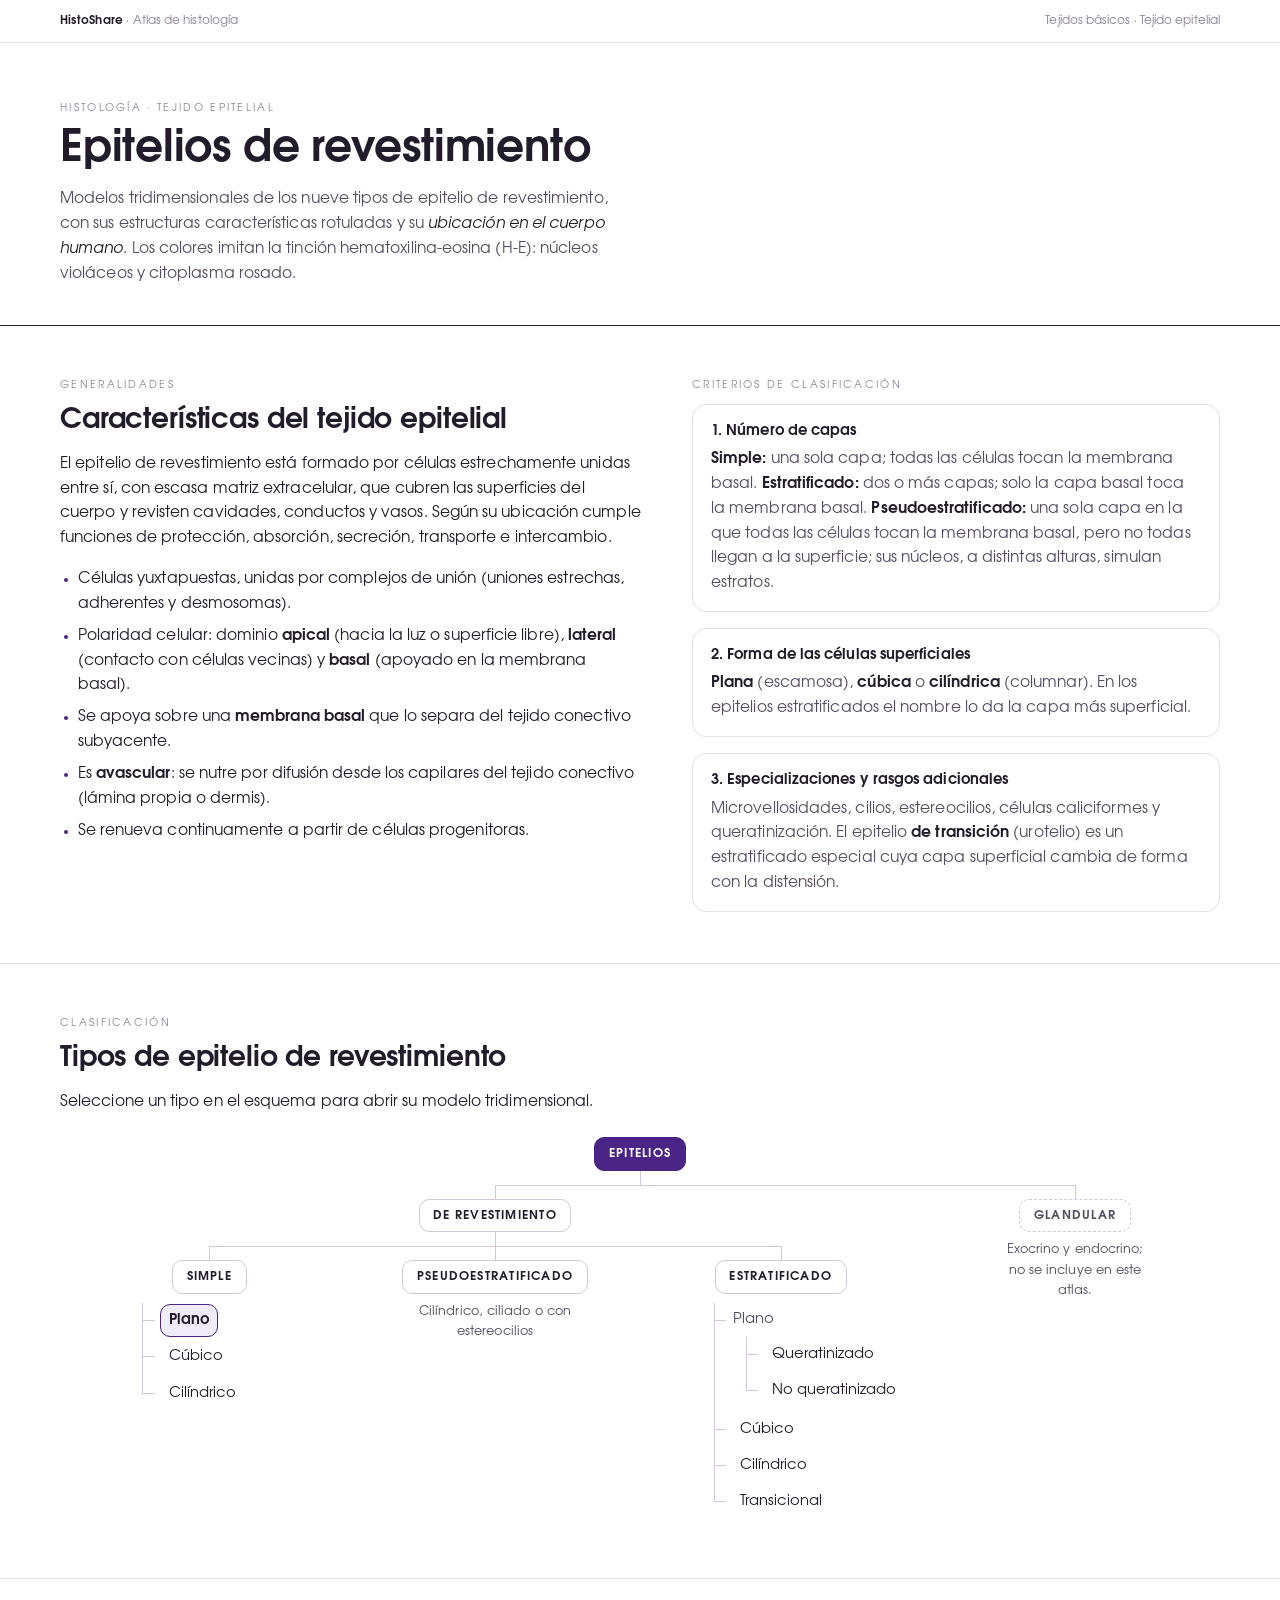
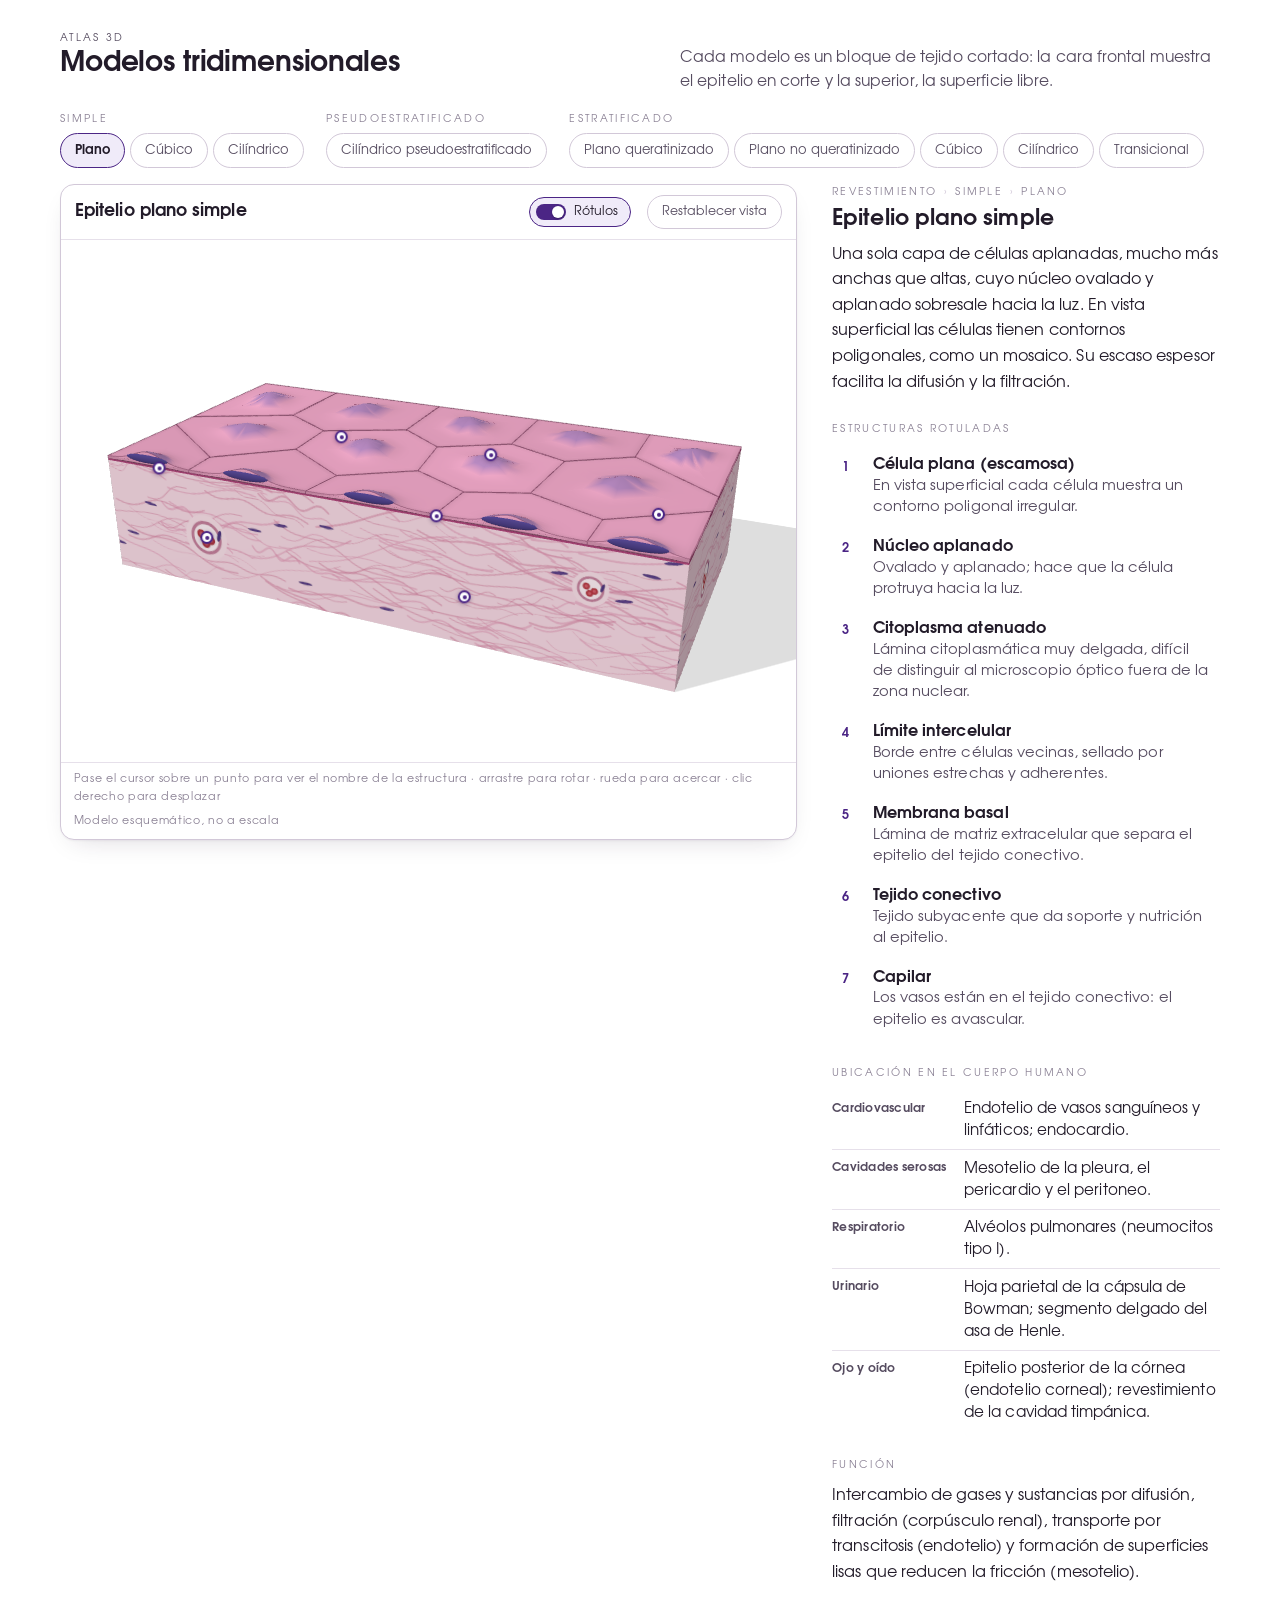
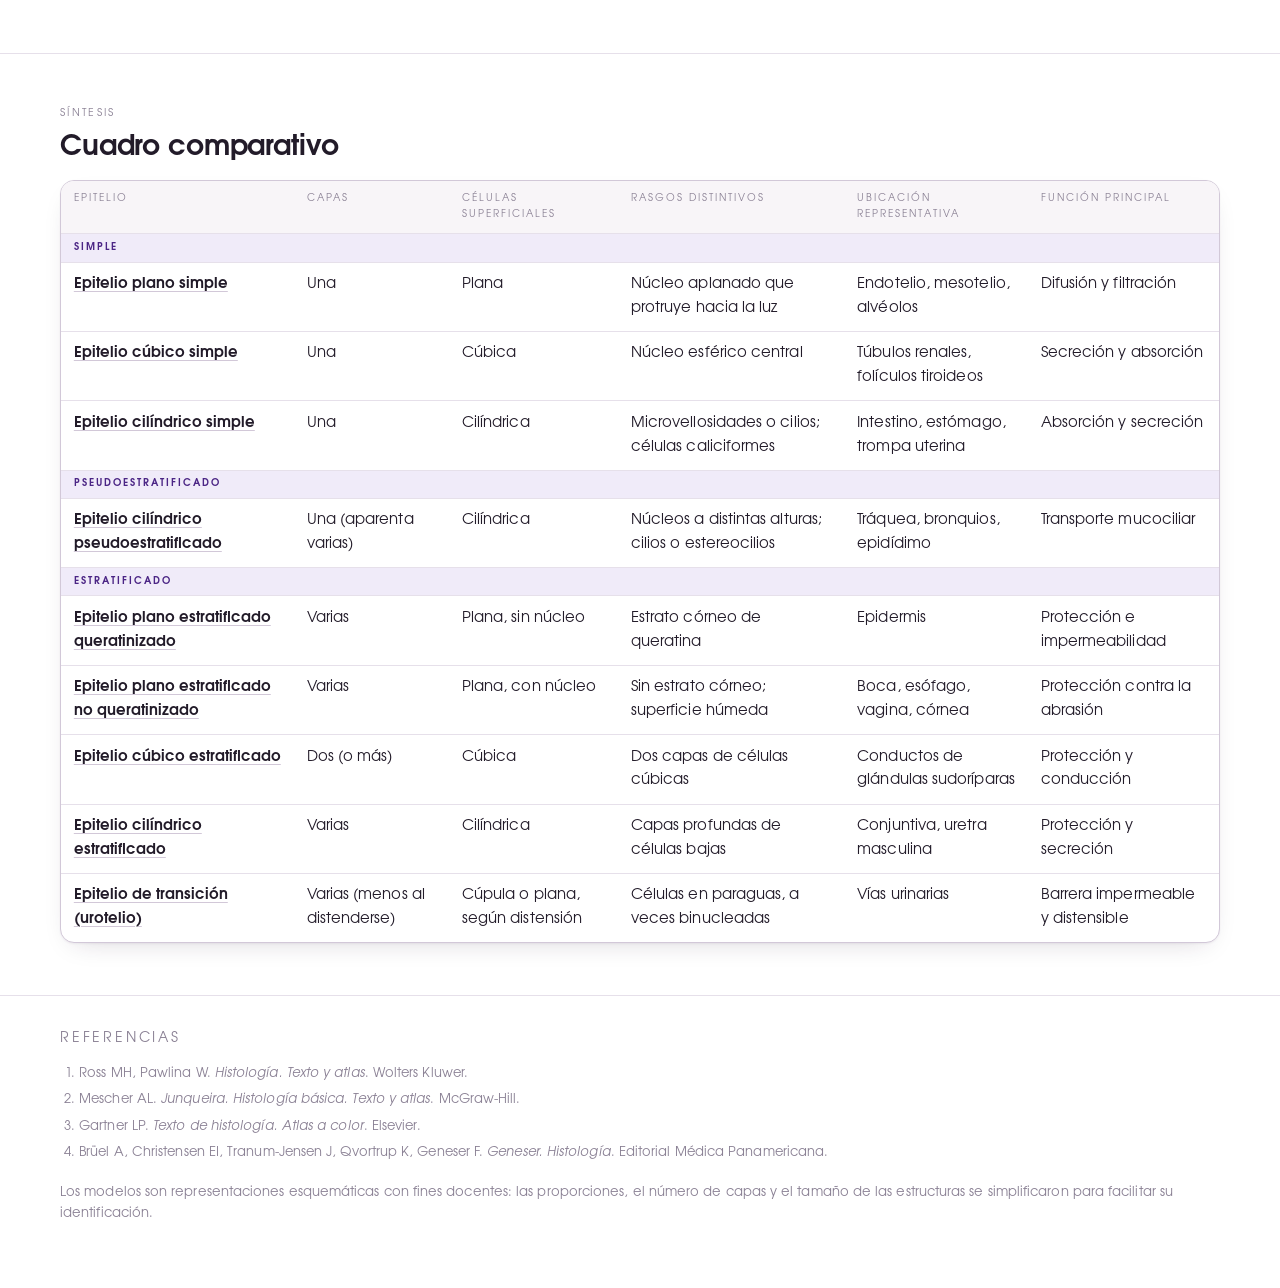
==== commit 6aec316b: "Embed TeX Gyre Adventor (Century Gothic twin) so accented letters render from the same font Co-Autho" ====
--- a/epitelios-offline.html
+++ b/epitelios-offline.html
@@ -6,6 +6,13 @@
 <title>Epitelios de revestimiento</title>
 <meta name="description" content="Atlas tridimensional de los epitelios de revestimiento: clasificación, estructuras rotuladas y ubicación en el cuerpo humano.">
 <style>
+/* TeX Gyre Adventor (GUST Font License): gemela libre de Century Gothic, incrustada para que todas las letras,
+   con y sin tilde, provengan del mismo archivo de fuente en cualquier equipo */
+@font-face{font-family:"Atlas Gothic";font-style:normal;font-weight:400;font-display:swap;src:url([data-uri]) format("woff2")}
+@font-face{font-family:"Atlas Gothic";font-style:normal;font-weight:700;font-display:swap;src:url([data-uri]) format("woff2")}
+@font-face{font-family:"Atlas Gothic";font-style:italic;font-weight:400;font-display:swap;src:url([data-uri]) format("woff2")}
+@font-face{font-family:"Atlas Gothic";font-style:italic;font-weight:700;font-display:swap;src:url([data-uri]) format("woff2")}
+
 /* Layout: columna de lectura académica + banda ancha del atlas (visor 3D a la izquierda, ficha a la derecha) */
 :root{
   --bg:#ffffff;
@@ -25,7 +32,7 @@
   --leader:#4b2585;
   --focus:#4b2585;
   --shadow:0 1px 2px rgba(40,25,50,.05), 0 10px 26px -14px rgba(40,25,50,.22);
-  --font-display:"Century Gothic","CenturyGothic","URW Gothic","URW Gothic L","TeX Gyre Adventor","AppleGothic",sans-serif;
+  --font-display:"Atlas Gothic","Century Gothic","CenturyGothic","URW Gothic",sans-serif;
   --font-ui:var(--font-display);
   color-scheme:light;
 }
